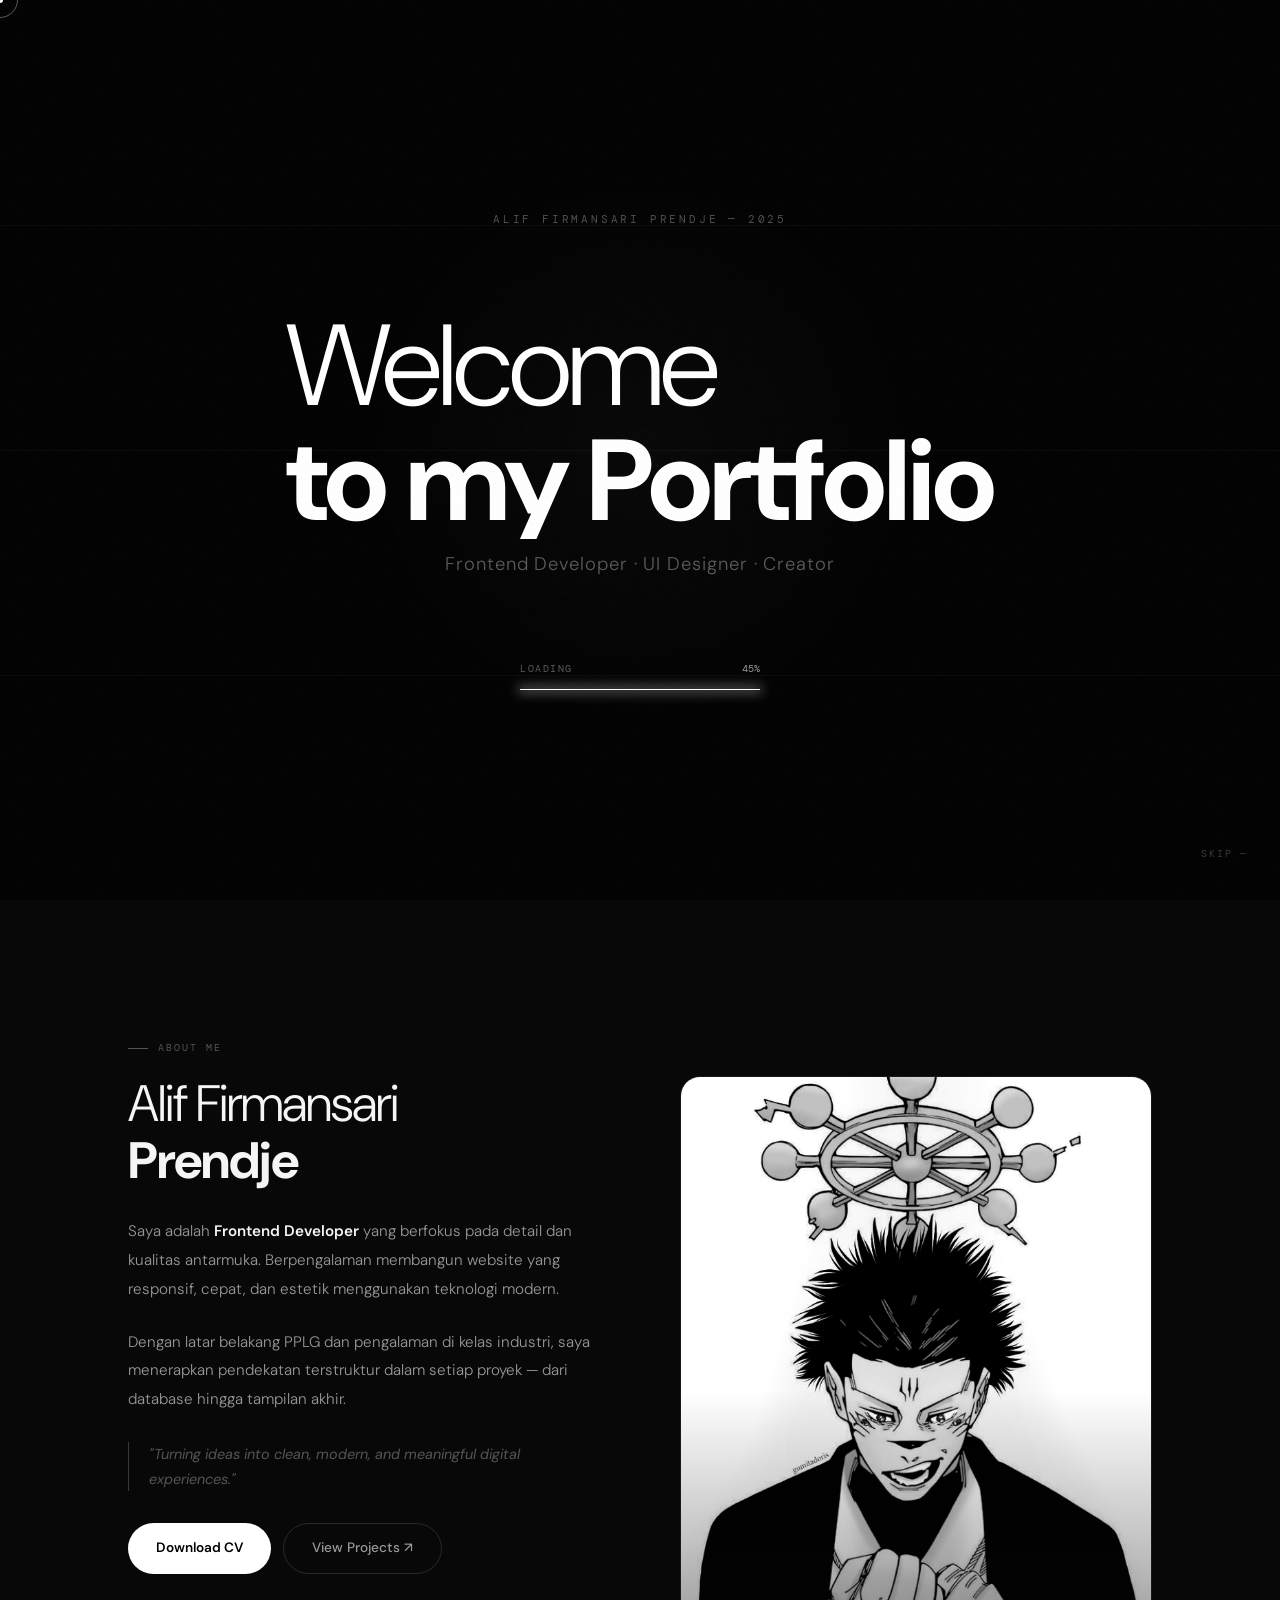
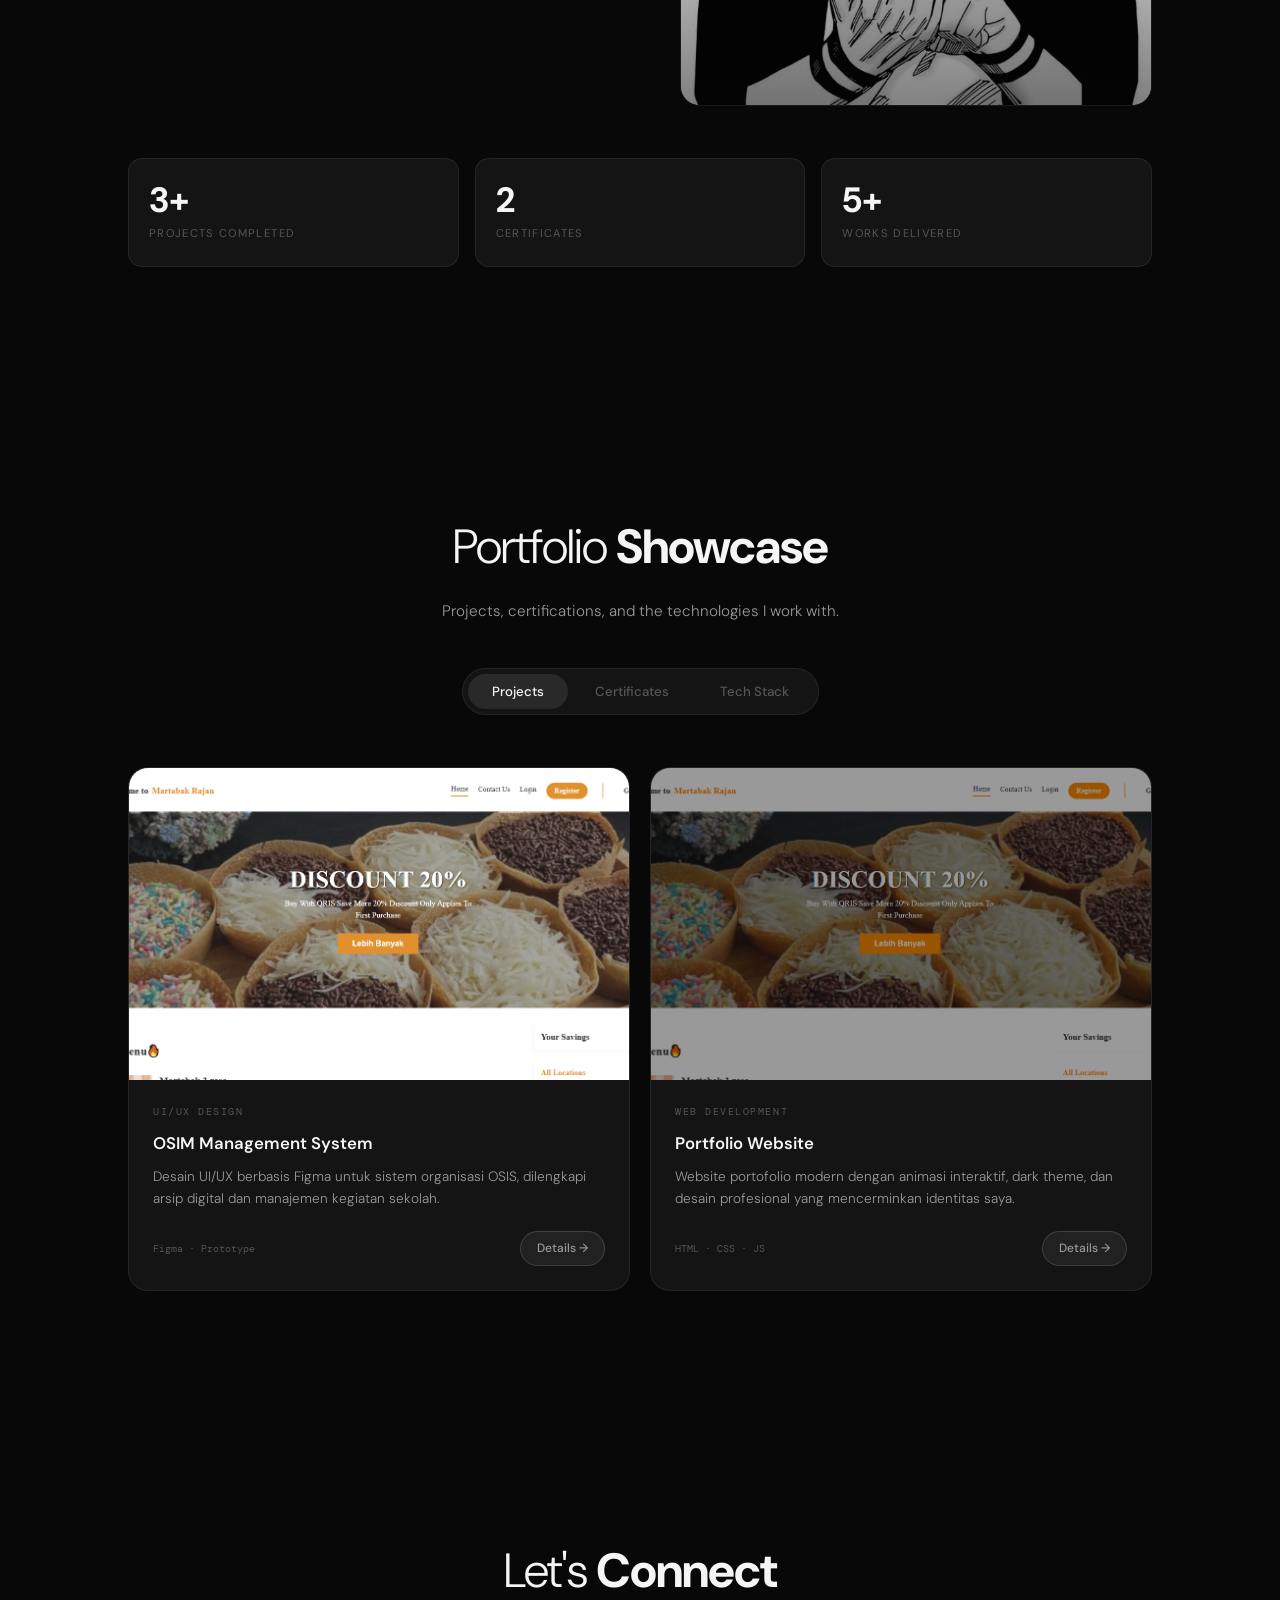
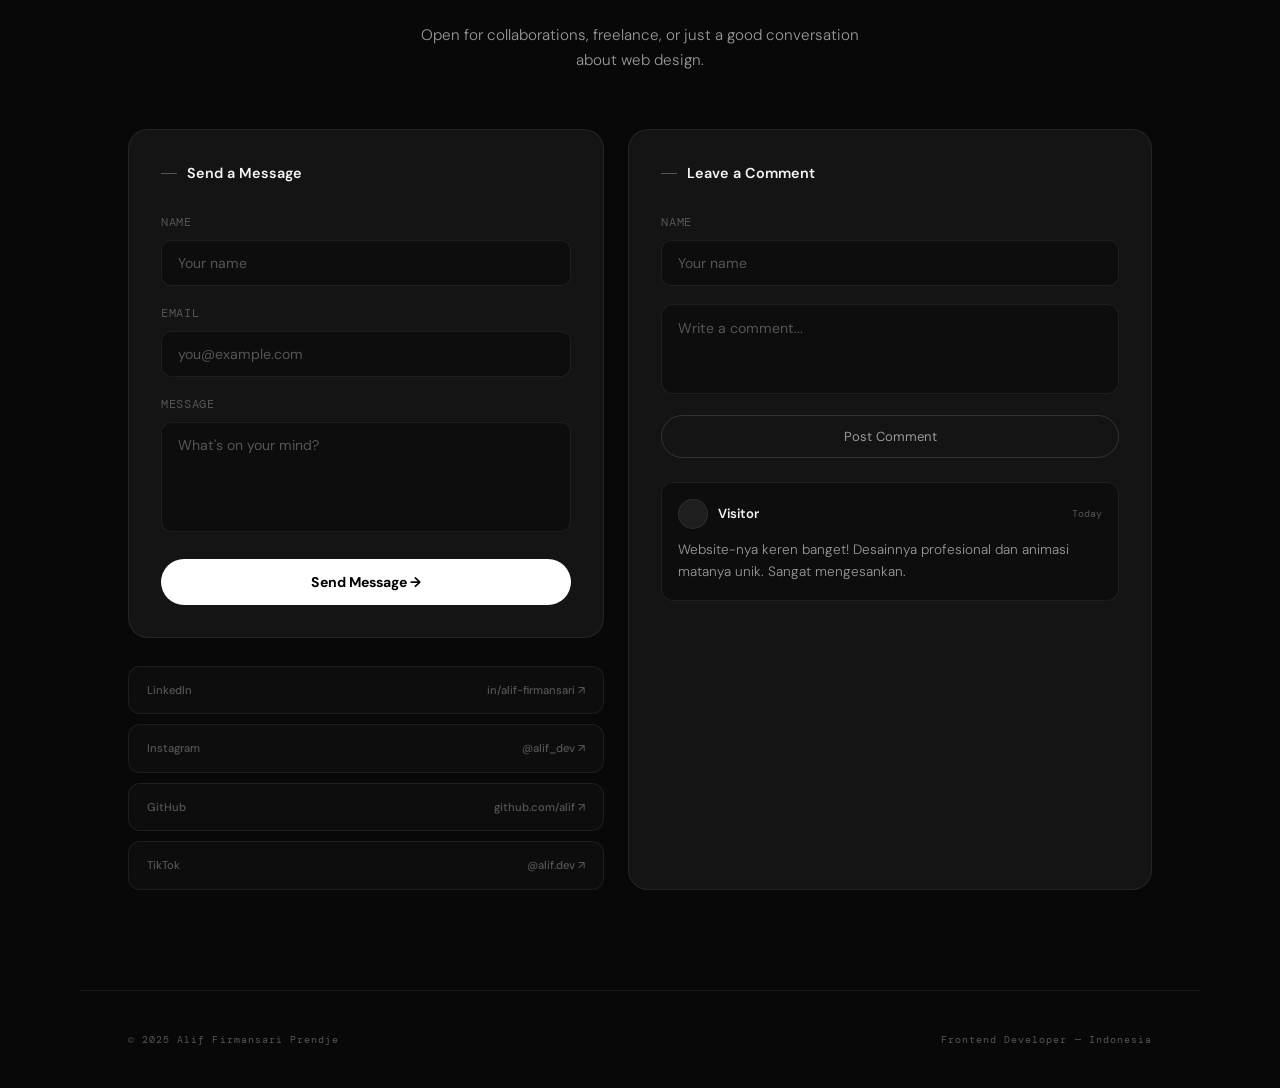
==== index.html @ f75749bb "update" ====
<!DOCTYPE html>
<html lang="id">
<head>
<meta charset="UTF-8">
<meta name="viewport" content="width=device-width, initial-scale=1.0">
<title>Alif Firmansari Prendje — Frontend Developer</title>
<link href="https://fonts.googleapis.com/css2?family=DM+Sans:ital,opsz,wght@0,9..40,300;0,9..40,400;0,9..40,500;0,9..40,600;0,9..40,700;1,9..40,300&family=DM+Mono:wght@400;500&display=swap" rel="stylesheet">
<style>
:root{
  --bg:#080808;
  --bg2:#0f0f0f;
  --surface:#141414;
  --border:rgba(255,255,255,0.07);
  --border2:rgba(255,255,255,0.13);
  --t:#f5f5f5;
  --t2:#999;
  --t3:#555;
  --r:14px;
}
*,*::before,*::after{margin:0;padding:0;box-sizing:border-box}
html{scroll-behavior:smooth;-webkit-font-smoothing:antialiased}
body{font-family:'DM Sans',sans-serif;background:var(--bg);color:var(--t);overflow-x:hidden;cursor:none;line-height:1.65}
body.no-scroll{overflow:hidden}

/* ───────────────── GRAIN ───────────────── */
.grain{position:fixed;inset:0;z-index:9998;pointer-events:none;opacity:.035;
  background-image:url("data:image/svg+xml,%3Csvg viewBox='0 0 512 512' xmlns='http://www.w3.org/2000/svg'%3E%3Cfilter id='g'%3E%3CfeTurbulence type='fractalNoise' baseFrequency='.75' numOctaves='4' stitchTiles='stitch'/%3E%3C/filter%3E%3Crect width='100%25' height='100%25' filter='url(%23g)'/%3E%3C/svg%3E");
  background-size:200px;animation:grainAnim 1.2s steps(3) infinite}
@keyframes grainAnim{0%,100%{background-position:0 0}33%{background-position:50px -40px}66%{background-position:-30px 60px}}

/* ───────────────── GLOW CURSOR ───────────────── */
#glow-cursor{
  position:fixed;inset:0;z-index:9997;pointer-events:none;
  background:radial-gradient(600px circle at var(--cx,50%) var(--cy,50%),rgba(255,255,255,0.028),transparent 55%);
  transition:opacity .4s;
}
#cur-dot{
  position:fixed;top:0;left:0;z-index:9999;pointer-events:none;
  width:6px;height:6px;background:#fff;border-radius:50%;
  transform:translate(-50%,-50%);
  transition:width .2s,height .2s,background .2s;
}
#cur-ring{
  position:fixed;top:0;left:0;z-index:9998;pointer-events:none;
  width:36px;height:36px;border-radius:50%;
  border:1px solid rgba(255,255,255,0.35);
  transform:translate(-50%,-50%);
  transition:width .25s ease,height .25s ease,border-color .25s ease,opacity .25s;
}
body.hover-active #cur-dot{width:4px;height:4px;background:rgba(255,255,255,0.5)}
body.hover-active #cur-ring{width:52px;height:52px;border-color:rgba(255,255,255,0.6)}
body.click-active #cur-dot{width:8px;height:8px}

/* ───────────────── INTRO ───────────────── */
#intro{
  position:fixed;inset:0;z-index:9996;background:#000;
  display:flex;align-items:center;justify-content:center;flex-direction:column;
  transition:opacity .8s cubic-bezier(.4,0,.2,1),transform .8s cubic-bezier(.4,0,.2,1);
  overflow:hidden;
}
#intro.exit{opacity:0;transform:scale(1.04);pointer-events:none}

.intro-bg-line{
  position:absolute;left:0;right:0;height:1px;background:rgba(255,255,255,0.04);
}
.intro-bg-line:nth-child(1){top:25%}
.intro-bg-line:nth-child(2){top:50%}
.intro-bg-line:nth-child(3){top:75%}

.intro-logo{
  font-family:'DM Mono',monospace;font-size:.7rem;letter-spacing:.25em;
  color:rgba(255,255,255,0.3);text-transform:uppercase;
  margin-bottom:80px;
  opacity:0;animation:iFadeUp .6s ease .2s forwards;
}

.intro-title-wrap{overflow:hidden;margin-bottom:10px}
.intro-title{
  font-size:clamp(3.5rem,9vw,9rem);font-weight:300;line-height:1;
  letter-spacing:-3px;color:#fff;
  transform:translateY(110%);
  animation:iSlide .9s cubic-bezier(.22,1,.36,1) .5s forwards;
}
.intro-title strong{font-weight:700;display:block}

.intro-sub-wrap{overflow:hidden;margin-bottom:80px}
.intro-sub{
  font-size:clamp(1rem,2vw,1.15rem);color:rgba(255,255,255,0.35);
  font-weight:300;letter-spacing:.05em;
  transform:translateY(110%);
  animation:iSlide .9s cubic-bezier(.22,1,.36,1) .75s forwards;
}

/* Loading phase */
.intro-loader{
  width:240px;opacity:0;
  animation:iLoad .3s ease 1.5s forwards;
}
.intro-loader-top{
  display:flex;justify-content:space-between;align-items:center;
  margin-bottom:12px;
}
.intro-loader-label{font-family:'DM Mono',monospace;font-size:.65rem;letter-spacing:.15em;color:rgba(255,255,255,0.35);text-transform:uppercase}
.intro-loader-pct{font-family:'DM Mono',monospace;font-size:.65rem;color:rgba(255,255,255,0.6)}
.intro-loader-track{height:1px;background:rgba(255,255,255,0.1);position:relative;overflow:visible}
.intro-loader-fill{
  position:absolute;top:0;left:0;height:1px;background:#fff;width:0;
  animation:iFill 1.8s cubic-bezier(.4,0,.2,1) 1.6s forwards;
  box-shadow:0 0 12px 2px rgba(255,255,255,0.5);
}
@keyframes iFill{to{width:100%}}

.intro-skip{
  position:absolute;bottom:32px;right:32px;
  font-family:'DM Mono',monospace;font-size:.62rem;letter-spacing:.18em;
  color:rgba(255,255,255,.22);text-transform:uppercase;
  background:none;border:none;cursor:none;padding:8px 0;
  transition:color .3s;
}
.intro-skip:hover{color:rgba(255,255,255,.55)}

@keyframes iFadeUp{from{opacity:0;transform:translateY(12px)}to{opacity:1;transform:translateY(0)}}
@keyframes iSlide{to{transform:translateY(0)}}
@keyframes iLoad{to{opacity:1}}

/* ───────────────── NAV ───────────────── */
nav{
  position:fixed;top:0;left:0;right:0;z-index:900;
  padding:24px 48px;display:flex;align-items:center;justify-content:space-between;
  opacity:0;transition:padding .4s ease,opacity .6s ease;
}
nav.visible{opacity:1}
nav.stuck{padding:16px 48px;background:rgba(8,8,8,0.88);backdrop-filter:blur(24px);border-bottom:1px solid var(--border)}
.nav-logo{font-family:'DM Mono',monospace;font-size:.78rem;color:var(--t2);text-decoration:none;letter-spacing:.04em;transition:color .25s}
.nav-logo:hover{color:var(--t)}
.nav-links{display:flex;gap:0;list-style:none;background:var(--surface);border:1px solid var(--border);border-radius:50px;padding:5px}
.nav-links a{
  color:var(--t3);text-decoration:none;font-size:.82rem;font-weight:500;
  padding:7px 20px;border-radius:50px;transition:all .25s;white-space:nowrap;
}
.nav-links a.active,.nav-links a:hover{color:var(--t);background:rgba(255,255,255,0.07)}
.nav-cta{
  font-family:'DM Mono',monospace;font-size:.7rem;letter-spacing:.08em;
  color:var(--t2);text-decoration:none;padding:9px 20px;
  border:1px solid var(--border2);border-radius:50px;transition:all .3s;
}
.nav-cta:hover{border-color:rgba(255,255,255,0.35);color:var(--t);background:rgba(255,255,255,0.05)}

/* ───────────────── LAYOUT ───────────────── */
section{min-height:100vh;max-width:1120px;margin:0 auto;padding:140px 48px 100px}
.s-label{
  font-family:'DM Mono',monospace;font-size:.62rem;letter-spacing:.2em;
  color:var(--t3);text-transform:uppercase;margin-bottom:20px;
  display:flex;align-items:center;gap:10px;
}
.s-label::before{content:'';width:20px;height:1px;background:var(--t3);display:block}

/* ───────────────── REVEAL ───────────────── */
.rv{opacity:0;transform:translateY(28px);transition:opacity .8s cubic-bezier(.22,1,.36,1),transform .8s cubic-bezier(.22,1,.36,1)}
.rv.in{opacity:1;transform:none}
.rv.d1{transition-delay:.08s}.rv.d2{transition-delay:.16s}.rv.d3{transition-delay:.24s}
.rv.d4{transition-delay:.32s}.rv.d5{transition-delay:.4s}.rv.d6{transition-delay:.48s}

/* ───────────────── HOME ───────────────── */
#home{
  min-height:100vh;display:flex;align-items:center;
  padding-top:120px;padding-bottom:80px;
  position:relative;
}
.home-grid{display:grid;grid-template-columns:1fr 1fr;gap:80px;align-items:center;width:100%}

.hero-badge{
  display:inline-flex;align-items:center;gap:8px;
  font-size:.72rem;letter-spacing:.1em;color:var(--t2);
  border:1px solid var(--border2);border-radius:50px;padding:7px 16px;
  margin-bottom:32px;
}
.hero-badge-dot{width:6px;height:6px;border-radius:50%;background:var(--t2);animation:dotPulse 2.5s ease-in-out infinite}
@keyframes dotPulse{0%,100%{opacity:.4;transform:scale(1)}50%{opacity:1;transform:scale(1.4)}}

.hero-h1{
  font-size:clamp(3rem,6vw,5.5rem);font-weight:300;line-height:1.02;
  letter-spacing:-2px;margin-bottom:28px;
}
.hero-h1 em{font-style:normal;font-weight:700;display:block}
.hero-h1 .dim{color:var(--t3)}

.hero-p{font-size:.97rem;color:var(--t2);line-height:1.85;max-width:400px;margin-bottom:36px;font-weight:300}

.hero-actions{display:flex;gap:14px;flex-wrap:wrap;margin-bottom:52px}
.btn-solid{
  padding:13px 28px;background:#fff;color:#000;border:none;border-radius:50px;
  font-size:.85rem;font-weight:600;text-decoration:none;display:inline-flex;align-items:center;gap:8px;
  transition:opacity .25s,transform .25s;font-family:inherit;cursor:none;
}
.btn-solid:hover{opacity:.88;transform:translateY(-2px)}
.btn-ghost{
  padding:13px 28px;background:transparent;color:var(--t2);
  border:1px solid var(--border2);border-radius:50px;
  font-size:.85rem;font-weight:500;text-decoration:none;display:inline-flex;align-items:center;gap:8px;
  transition:all .3s;font-family:inherit;cursor:none;
}
.btn-ghost:hover{border-color:rgba(255,255,255,.35);color:var(--t);transform:translateY(-2px)}

.hero-metas{display:flex;gap:36px}
.hero-meta{border-left:1px solid var(--border);padding-left:20px}
.hero-meta-num{font-size:1.8rem;font-weight:700;color:var(--t);line-height:1;margin-bottom:4px}
.hero-meta-label{font-size:.72rem;color:var(--t3);letter-spacing:.05em}

/* ── ID CARD SIDE ── */
.card-side{display:flex;flex-direction:column;align-items:center;gap:0;position:relative}
.lanyard-line{width:1.5px;height:90px;background:linear-gradient(to bottom,transparent,rgba(255,255,255,0.15));margin:0 auto}
.lanyard-hook{width:14px;height:14px;border-radius:50%;border:1.5px solid rgba(255,255,255,0.2);margin:0 auto}

.id-card{
  width:230px;background:#fff;border-radius:12px;padding:14px;
  box-shadow:0 40px 100px rgba(0,0,0,0.8),0 0 0 1px rgba(255,255,255,0.08);
  animation:cardFloat 6s ease-in-out infinite;
  position:relative;
}
@keyframes cardFloat{0%,100%{transform:translateY(0)}50%{transform:translateY(-14px)}}
.card-inner{
  background:#0a0a0a;border-radius:8px;aspect-ratio:3/4;overflow:hidden;
  display:flex;align-items:center;justify-content:center;position:relative;
}
/* Eye */
.eye-scene{width:100%;height:100%;display:flex;align-items:center;justify-content:center;
  background:radial-gradient(ellipse at center,#151515 0%,#050505 70%);position:relative}
.eye-wrap{
  width:108px;height:65px;background:#efefef;border-radius:50%;
  position:relative;overflow:hidden;
  box-shadow:inset 0 -6px 16px rgba(0,0,0,.12),0 4px 24px rgba(0,0,0,.5);
  animation:eyeBlink 6s ease-in-out infinite;
}
.eye-lid{position:absolute;left:0;right:0;height:50%;background:#050505;z-index:10}
.eye-lid.top{top:0;border-radius:50% 50% 0 0;transform-origin:top}
.eye-lid.bottom{bottom:0;border-radius:0 0 50% 50%;transform-origin:bottom}
@keyframes eyeBlink{0%,40%,42%,100%{transform:scaleY(1)}41%{transform:scaleY(0.04)}}
.iris-wrap{position:absolute;inset:0;display:flex;align-items:center;justify-content:center}
.iris{width:50px;height:50px;border-radius:50%;background:radial-gradient(circle at 35% 35%,#555,#111 45%,#000 80%);
  position:relative;transition:transform .07s ease-out;box-shadow:0 0 16px rgba(0,0,0,0.6)}
.pupil{position:absolute;top:50%;left:50%;width:20px;height:20px;margin:-10px 0 0 -10px;
  background:#000;border-radius:50%;transition:transform .07s ease-out}
.eye-shine{position:absolute;top:20%;left:24%;width:9px;height:9px;background:rgba(255,255,255,.85);border-radius:50%}
.eye-shine.s{width:4px;height:4px;top:54%;left:59%;opacity:.5}
.eye-scan{position:absolute;left:0;right:0;height:1.5px;
  background:linear-gradient(90deg,transparent,rgba(255,255,255,0.2),transparent);
  animation:scanMove 3.5s linear infinite}
@keyframes scanMove{0%{top:5%;opacity:0}10%{opacity:1}90%{opacity:1}100%{top:95%;opacity:0}}

.card-footer{margin-top:10px;text-align:center}
.card-name{font-size:.58rem;letter-spacing:.22em;color:#333;font-weight:700;text-transform:uppercase}
.card-role{font-size:.5rem;letter-spacing:.1em;color:#999;margin-top:2px}

.card-aura{
  position:absolute;inset:-20px;border-radius:50%;
  background:radial-gradient(circle,rgba(255,255,255,0.06),transparent 65%);
  animation:auraBreath 4s ease-in-out infinite;pointer-events:none;
}
@keyframes auraBreath{0%,100%{transform:scale(1);opacity:.6}50%{transform:scale(1.1);opacity:1}}

/* ───────────────── ABOUT ───────────────── */
.about-layout{display:grid;grid-template-columns:1fr 1fr;gap:80px;align-items:start}
.about-h2{font-size:clamp(2.2rem,4vw,3.2rem);font-weight:300;letter-spacing:-1px;line-height:1.1;margin-bottom:28px}
.about-h2 strong{font-weight:700}
.about-p{font-size:.95rem;color:var(--t2);line-height:1.9;font-weight:300;margin-bottom:24px}
.about-p strong{color:var(--t);font-weight:600}
.quote{
  border-left:1px solid rgba(255,255,255,0.2);padding-left:20px;
  font-style:italic;color:var(--t3);font-size:.9rem;line-height:1.7;margin:28px 0 32px;
}
.about-photo{
  position:relative;width:100%;aspect-ratio:3/4;border-radius:20px;overflow:hidden;
  border:1px solid var(--border);
}
.about-photo img{width:100%;height:100%;object-fit:cover;
  filter:grayscale(100%) contrast(1.05);transition:filter .6s ease}
.about-photo:hover img{filter:grayscale(50%)}
.about-photo-overlay{position:absolute;inset:0;background:linear-gradient(to top,rgba(8,8,8,0.5),transparent 50%);pointer-events:none}

.stat-row{display:grid;grid-template-columns:repeat(3,1fr);gap:16px;margin-top:52px}
.stat-item{
  background:var(--surface);border:1px solid var(--border);border-radius:var(--r);
  padding:24px 20px;transition:border-color .3s,transform .35s cubic-bezier(.22,1,.36,1);
  cursor:default;position:relative;overflow:hidden;
}
.stat-item::after{
  content:'';position:absolute;bottom:0;left:0;right:0;height:1px;
  background:linear-gradient(90deg,transparent,rgba(255,255,255,0.15),transparent);
  opacity:0;transition:opacity .3s;
}
.stat-item:hover::after{opacity:1}
.stat-item:hover{border-color:var(--border2);transform:translateY(-4px)}
.stat-num{font-size:2.2rem;font-weight:700;line-height:1;margin-bottom:6px}
.stat-label{font-size:.7rem;color:var(--t3);letter-spacing:.12em;text-transform:uppercase}

/* ───────────────── PORTFOLIO ───────────────── */
#portfolio{text-align:center}
.section-h2{font-size:clamp(2rem,4vw,3rem);font-weight:300;letter-spacing:-1px;margin-bottom:12px}
.section-h2 strong{font-weight:700}
.section-sub{color:var(--t2);font-size:.95rem;max-width:480px;margin:0 auto 44px;font-weight:300}

.tabs{
  display:inline-flex;background:var(--surface);border:1px solid var(--border);
  border-radius:50px;padding:5px;margin-bottom:52px;gap:3px;
}
.tab-btn{
  padding:9px 24px;border:none;background:transparent;color:var(--t3);
  font-size:.83rem;font-weight:500;border-radius:50px;cursor:none;
  transition:all .3s;font-family:inherit;
}
.tab-btn.active{background:rgba(255,255,255,0.09);color:var(--t)}

.tab-panel{display:none;text-align:left;animation:panelIn .4s ease}
.tab-panel.active{display:block}
@keyframes panelIn{from{opacity:0;transform:translateY(10px)}to{opacity:1;transform:none}}

.proj-grid{display:grid;grid-template-columns:repeat(2,1fr);gap:20px}
.proj-card{
  background:var(--surface);border:1px solid var(--border);border-radius:20px;
  overflow:hidden;transition:border-color .3s,transform .4s cubic-bezier(.22,1,.36,1);
  cursor:none;
}
.proj-card:hover{border-color:var(--border2);transform:translateY(-6px)}
.proj-thumb{aspect-ratio:16/10;overflow:hidden;background:#111;position:relative}
.proj-thumb img{width:100%;height:100%;object-fit:cover;display:block;
  transition:transform .6s ease,filter .4s ease;filter:grayscale(30%)}
.proj-card:hover .proj-thumb img{transform:scale(1.04);filter:grayscale(0%)}
.proj-body{padding:24px}
.proj-tag{font-family:'DM Mono',monospace;font-size:.6rem;letter-spacing:.16em;
  color:var(--t3);text-transform:uppercase;margin-bottom:10px;display:block}
.proj-h3{font-size:1.05rem;font-weight:600;margin-bottom:8px}
.proj-p{font-size:.85rem;color:var(--t2);line-height:1.65;margin-bottom:20px;font-weight:300}
.proj-foot{display:flex;justify-content:space-between;align-items:center}
.proj-meta{font-family:'DM Mono',monospace;font-size:.65rem;color:var(--t3)}
.btn-sm{
  padding:7px 16px;background:rgba(255,255,255,0.06);border:1px solid var(--border2);
  border-radius:50px;color:var(--t2);font-size:.75rem;font-weight:500;
  cursor:none;text-decoration:none;transition:all .25s;font-family:inherit;
}
.btn-sm:hover{background:rgba(255,255,255,0.12);color:var(--t);border-color:rgba(255,255,255,0.25)}

.cert-grid{display:grid;grid-template-columns:repeat(2,1fr);gap:20px}
.cert-card{
  background:var(--surface);border:1px solid var(--border);border-radius:20px;overflow:hidden;
  transition:transform .35s cubic-bezier(.22,1,.36,1),border-color .3s;
}
.cert-card:hover{transform:translateY(-4px);border-color:var(--border2)}
.cert-card img{width:100%;aspect-ratio:4/3;object-fit:cover;display:block;filter:grayscale(40%);transition:filter .4s}
.cert-card:hover img{filter:grayscale(0%)}
.cert-label{padding:16px 20px;font-family:'DM Mono',monospace;font-size:.65rem;letter-spacing:.1em;color:var(--t3);text-transform:uppercase}

.tech-grid{display:grid;grid-template-columns:repeat(5,1fr);gap:12px}
.tech-card{
  background:var(--surface);border:1px solid var(--border);border-radius:var(--r);
  padding:28px 12px;text-align:center;transition:all .3s cubic-bezier(.22,1,.36,1);cursor:default;
}
.tech-card:hover{border-color:var(--border2);transform:translateY(-4px);background:#1a1a1a}
.tech-icon{font-size:1.8rem;margin-bottom:10px;display:block}
.tech-name{font-size:.72rem;color:var(--t2);font-weight:500}
.tech-expand{
  grid-column:span 2;cursor:none;
  background:linear-gradient(135deg,#141414,#0f0f0f);
  border-color:var(--border2);position:relative;overflow:hidden;
}
.tech-expand::before{content:'';position:absolute;inset:0;
  background:radial-gradient(ellipse at 50% 0%,rgba(255,255,255,0.04),transparent 65%);opacity:0;transition:opacity .3s}
.tech-expand:hover::before,.tech-expand.open::before{opacity:1}
.tech-expand-title{font-size:.88rem;font-weight:700;display:block;margin-bottom:4px}
.tech-expand-hint{font-size:.65rem;color:var(--t3)}
.expand-tags{display:flex;flex-wrap:wrap;gap:7px;justify-content:center;margin-top:14px;
  max-height:0;overflow:hidden;opacity:0;transition:max-height .4s ease,opacity .3s}
.tech-expand.open .expand-tags{max-height:120px;opacity:1}
.etag{padding:5px 12px;border:1px solid var(--border2);border-radius:50px;
  font-size:.68rem;color:var(--t2);background:rgba(255,255,255,0.04);
  animation:tagPop .3s ease both}
@keyframes tagPop{from{opacity:0;transform:scale(.88)}to{opacity:1;transform:scale(1)}}

/* ───────────────── CONTACT ───────────────── */
.contact-top{text-align:center;margin-bottom:56px}
.contact-grid{display:grid;grid-template-columns:1fr 1.1fr;gap:24px}
.c-card{background:var(--surface);border:1px solid var(--border);border-radius:20px;padding:32px}
.c-card-h{font-size:.9rem;font-weight:600;margin-bottom:28px;display:flex;align-items:center;gap:10px}
.c-card-h::before{content:'';width:16px;height:1px;background:var(--t3)}
.form-field{margin-bottom:18px}
.form-field label{font-size:.72rem;color:var(--t3);letter-spacing:.06em;display:block;margin-bottom:8px;text-transform:uppercase;font-family:'DM Mono',monospace}
.form-field input,.form-field textarea{
  width:100%;background:#0d0d0d;border:1px solid var(--border);border-radius:10px;
  padding:13px 16px;color:var(--t);font-family:inherit;font-size:.88rem;outline:none;
  transition:border-color .25s;resize:none;
}
.form-field input:focus,.form-field textarea:focus{border-color:var(--border2)}
.form-field input::placeholder,.form-field textarea::placeholder{color:var(--t3)}
.form-field textarea{min-height:110px}
.btn-submit{
  width:100%;padding:14px;background:#fff;color:#000;border:none;border-radius:50px;
  font-weight:700;font-size:.88rem;cursor:none;font-family:inherit;margin-top:8px;
  display:flex;align-items:center;justify-content:center;gap:10px;transition:opacity .2s,transform .2s;
}
.btn-submit:hover{opacity:.88;transform:translateY(-1px)}

.social-list{display:flex;flex-direction:column;gap:10px;margin-top:28px}
.soc-link{
  display:flex;align-items:center;justify-content:space-between;
  padding:14px 18px;background:#0d0d0d;border:1px solid var(--border);border-radius:12px;
  color:var(--t2);text-decoration:none;font-size:.85rem;font-weight:500;
  transition:all .25s;cursor:none;
}
.soc-link:hover{border-color:var(--border2);color:var(--t);background:#111}
.soc-link span{font-size:.7rem;color:var(--t3);transition:color .25s}
.soc-link:hover span{color:var(--t2)}

.comment-area .c-card-body{margin-top:4px}
.comment-box{background:#0d0d0d;border:1px solid var(--border);border-radius:12px;
  padding:14px 16px;color:var(--t);font-family:inherit;font-size:.88rem;outline:none;
  width:100%;min-height:90px;resize:none;transition:border-color .25s;margin-bottom:12px}
.comment-box:focus{border-color:var(--border2)}
.comment-box::placeholder{color:var(--t3)}
.btn-post{
  width:100%;padding:12px;background:transparent;border:1px solid var(--border2);
  border-radius:50px;color:var(--t2);font-size:.82rem;cursor:none;font-family:inherit;
  transition:all .25s;margin-bottom:24px;
}
.btn-post:hover{border-color:rgba(255,255,255,.3);color:var(--t)}

.comment-item{padding:16px;background:#0d0d0d;border:1px solid var(--border);border-radius:12px;margin-bottom:10px}
.comment-user{display:flex;align-items:center;gap:10px;margin-bottom:10px}
.comment-avatar{width:30px;height:30px;border-radius:50%;background:#1e1e1e;border:1px solid var(--border)}
.comment-name{font-size:.82rem;font-weight:600}
.comment-date{font-family:'DM Mono',monospace;font-size:.6rem;color:var(--t3);margin-left:auto}
.comment-text{font-size:.85rem;color:var(--t2);line-height:1.65;font-weight:300}

/* ───────────────── SETTINGS ───────────────── */
.settings-toggle{
  position:fixed;bottom:28px;right:28px;z-index:800;
  width:42px;height:42px;border-radius:50%;background:var(--surface);border:1px solid var(--border2);
  color:var(--t2);font-size:1rem;cursor:none;display:grid;place-items:center;
  transition:all .25s;font-family:inherit;
}
.settings-toggle:hover{border-color:rgba(255,255,255,.3);color:var(--t)}
.settings-box{
  position:fixed;bottom:80px;right:28px;z-index:800;width:260px;
  background:var(--surface);border:1px solid var(--border2);border-radius:var(--r);
  padding:20px;opacity:0;pointer-events:none;
  transform:translateY(6px) scale(.97);transition:all .25s cubic-bezier(.22,1,.36,1);
}
.settings-box.open{opacity:1;pointer-events:auto;transform:translateY(0) scale(1)}
.settings-h{font-family:'DM Mono',monospace;font-size:.62rem;letter-spacing:.18em;
  color:var(--t3);text-transform:uppercase;margin-bottom:18px}
.settings-label{font-family:'DM Mono',monospace;font-size:.65rem;color:var(--t3);
  display:block;margin-bottom:8px;text-transform:uppercase;letter-spacing:.1em}
.settings-box input[type=range]{width:100%;accent-color:#fff;margin-bottom:16px}
.settings-box button{
  width:100%;padding:10px;border:1px solid var(--border2);border-radius:50px;
  background:transparent;color:var(--t2);font-size:.75rem;cursor:none;font-family:inherit;transition:all .25s;
}
.settings-box button:hover{border-color:rgba(255,255,255,.3);color:var(--t)}
.settings-note{font-family:'DM Mono',monospace;font-size:.6rem;color:var(--t3);margin-top:14px;line-height:1.6}

/* ───────────────── FOOTER ───────────────── */
footer{border-top:1px solid var(--border);padding:40px 48px;max-width:1120px;margin:0 auto;
  display:flex;justify-content:space-between;align-items:center}
.footer-l{font-family:'DM Mono',monospace;font-size:.65rem;color:var(--t3);letter-spacing:.1em}
.footer-r{font-family:'DM Mono',monospace;font-size:.65rem;color:var(--t3);letter-spacing:.1em}

/* ───────────────── RESPONSIVE ───────────────── */
@media(max-width:1000px){
  .home-grid,.about-layout,.contact-grid{grid-template-columns:1fr}
  .card-side{display:none}
  .tech-grid{grid-template-columns:repeat(3,1fr)}
  .tech-expand{grid-column:span 3}
  nav{padding:18px 24px}
  nav.stuck{padding:14px 24px}
  section{padding:120px 24px 80px}
  .stat-row{grid-template-columns:repeat(2,1fr)}
}
@media(max-width:600px){
  .proj-grid,.cert-grid{grid-template-columns:1fr}
  .tech-grid{grid-template-columns:repeat(2,1fr)}
  .tech-expand{grid-column:span 2}
  .stat-row{grid-template-columns:1fr}
  footer{flex-direction:column;gap:12px;text-align:center}
  .nav-links a{padding:7px 14px;font-size:.78rem}
  #cur-dot,#cur-ring,#glow-cursor{display:none}
  body{cursor:auto}
}
</style>
</head>
<body class="no-scroll">

<!-- Grain -->
<div class="grain"></div>

<!-- Glow Cursor -->
<div id="glow-cursor"></div>
<div id="cur-dot"></div>
<div id="cur-ring"></div>

<!-- YouTube hidden -->
<div id="ytPlayer" style="position:fixed;width:1px;height:1px;opacity:0;pointer-events:none;left:-9999px" aria-hidden="true"></div>

<!-- ════════════════════════════════
  INTRO
════════════════════════════════ -->
<div id="intro">
  <div class="intro-bg-line"></div>
  <div class="intro-bg-line"></div>
  <div class="intro-bg-line"></div>

  <span class="intro-logo">Alif Firmansari Prendje — 2025</span>

  <div class="intro-title-wrap">
    <h1 class="intro-title">Welcome<br><strong>to my Portfolio</strong></h1>
  </div>
  <div class="intro-sub-wrap">
    <p class="intro-sub">Frontend Developer · UI Designer · Creator</p>
  </div>

  <div class="intro-loader">
    <div class="intro-loader-top">
      <span class="intro-loader-label">Loading</span>
      <span class="intro-loader-pct" id="ipc">0%</span>
    </div>
    <div class="intro-loader-track">
      <div class="intro-loader-fill" id="ibar"></div>
    </div>
  </div>

  <button class="intro-skip" id="introSkip">Skip —</button>
</div>

<!-- ════════════════════════════════
  NAV
════════════════════════════════ -->
<nav id="main-nav">
  <a href="#home" class="nav-logo">alif.prendje</a>
  <ul class="nav-links">
    <li><a href="#home" class="active" data-nav="home">Home</a></li>
    <li><a href="#about" data-nav="about">About</a></li>
    <li><a href="#portfolio" data-nav="portfolio">Portfolio</a></li>
    <li><a href="#contact" data-nav="contact">Contact</a></li>
  </ul>
  <a href="#contact" class="nav-cta">Hire me</a>
</nav>

<!-- ════════════════════════════════
  HOME
════════════════════════════════ -->
<section id="home">
  <div class="home-grid">
    <!-- Left -->
    <div>
      <div class="hero-badge rv">
        <span class="hero-badge-dot"></span>
        Available for work
      </div>
      <h1 class="hero-h1 rv d1">
        Frontend<br>
        <em>Developer</em>
        <span class="dim">Prendje</span>
      </h1>
      <p class="hero-p rv d2">
        Menciptakan antarmuka yang bersih, modern, dan bermakna. Mengubah ide menjadi pengalaman digital yang elegan dan fungsional.
      </p>
      <div class="hero-actions rv d3">
        <a href="#portfolio" class="btn-solid">View Work ↗</a>
        <a href="#contact" class="btn-ghost">Let's Talk</a>
      </div>
      <div class="hero-metas rv d4">
        <div class="hero-meta">
          <div class="hero-meta-num">3+</div>
          <div class="hero-meta-label">Projects</div>
        </div>
        <div class="hero-meta">
          <div class="hero-meta-num">2</div>
          <div class="hero-meta-label">Certificates</div>
        </div>
        <div class="hero-meta">
          <div class="hero-meta-num">5+</div>
          <div class="hero-meta-label">Works Done</div>
        </div>
      </div>
    </div>

    <!-- Right — ID Card -->
    <div class="card-side rv d2">
      <div class="card-aura"></div>
      <div class="lanyard-hook"></div>
      <div class="lanyard-line"></div>
      <div class="id-card">
        <div class="card-inner">
          <div class="eye-scene" id="eyeScene">
            <div class="eye-wrap">
              <div class="eye-lid top"></div>
              <div class="eye-lid bottom"></div>
              <div class="iris-wrap">
                <div class="iris" id="iris">
                  <div class="pupil" id="pupil"></div>
                  <div class="eye-shine"></div>
                  <div class="eye-shine s"></div>
                </div>
              </div>
            </div>
            <div class="eye-scan"></div>
          </div>
        </div>
        <div class="card-footer">
          <div class="card-name">Alif Firmansari Prendje</div>
          <div class="card-role">Frontend Developer</div>
        </div>
      </div>
    </div>
  </div>
</section>

<!-- ════════════════════════════════
  ABOUT
════════════════════════════════ -->
<section id="about">
  <div class="s-label rv">About Me</div>
  <div class="about-layout">
    <div>
      <h2 class="about-h2 rv d1">Alif Firmansari<br><strong>Prendje</strong></h2>
      <p class="about-p rv d2">
        Saya adalah <strong>Frontend Developer</strong> yang berfokus pada detail dan kualitas antarmuka. Berpengalaman membangun website yang responsif, cepat, dan estetik menggunakan teknologi modern.
      </p>
      <p class="about-p rv d3">
        Dengan latar belakang PPLG dan pengalaman di kelas industri, saya menerapkan pendekatan terstruktur dalam setiap proyek — dari database hingga tampilan akhir.
      </p>
      <div class="quote rv d4">"Turning ideas into clean, modern, and meaningful digital experiences."</div>
      <div class="rv d5" style="display:flex;gap:12px;flex-wrap:wrap">
        <a href="#" class="btn-solid">Download CV</a>
        <a href="#portfolio" class="btn-ghost">View Projects ↗</a>
      </div>
    </div>
    <div class="about-photo rv d2">
      <img src="f.jpg" alt="Alif Firmansari Prendje" onerror="this.src='';this.style.background='#1a1a1a'">
      <div class="about-photo-overlay"></div>
    </div>
  </div>

  <div class="stat-row">
    <div class="stat-item rv d1">
      <div class="stat-num">3+</div>
      <div class="stat-label">Projects Completed</div>
    </div>
    <div class="stat-item rv d2">
      <div class="stat-num">2</div>
      <div class="stat-label">Certificates</div>
    </div>
    <div class="stat-item rv d3">
      <div class="stat-num">5+</div>
      <div class="stat-label">Works Delivered</div>
    </div>
  </div>
</section>

<!-- ════════════════════════════════
  PORTFOLIO
════════════════════════════════ -->
<section id="portfolio">
  <div class="rv">
    <h2 class="section-h2">Portfolio <strong>Showcase</strong></h2>
    <p class="section-sub">Projects, certifications, and the technologies I work with.</p>
  </div>
  <div class="rv d1">
    <div class="tabs">
      <button class="tab-btn active" data-tab="projects">Projects</button>
      <button class="tab-btn" data-tab="certs">Certificates</button>
      <button class="tab-btn" data-tab="stack">Tech Stack</button>
    </div>
  </div>

  <div class="tab-panel active" id="panel-projects">
    <div class="proj-grid">
      <article class="proj-card rv d1">
        <div class="proj-thumb">
          <img src="SS.png" alt="OSIM" onerror="this.style.display='none'">
        </div>
        <div class="proj-body">
          <span class="proj-tag">UI/UX Design</span>
          <h3 class="proj-h3">OSIM Management System</h3>
          <p class="proj-p">Desain UI/UX berbasis Figma untuk sistem organisasi OSIS, dilengkapi arsip digital dan manajemen kegiatan sekolah.</p>
          <div class="proj-foot">
            <span class="proj-meta">Figma · Prototype</span>
            <a href="#" class="btn-sm">Details →</a>
          </div>
        </div>
      </article>
      <article class="proj-card rv d2">
        <div class="proj-thumb">
          <img src="SS.png" alt="Portfolio" onerror="this.style.display='none'" style="filter:brightness(.6)">
        </div>
        <div class="proj-body">
          <span class="proj-tag">Web Development</span>
          <h3 class="proj-h3">Portfolio Website</h3>
          <p class="proj-p">Website portofolio modern dengan animasi interaktif, dark theme, dan desain profesional yang mencerminkan identitas saya.</p>
          <div class="proj-foot">
            <span class="proj-meta">HTML · CSS · JS</span>
            <a href="#home" class="btn-sm">Details →</a>
          </div>
        </div>
      </article>
    </div>
  </div>

  <div class="tab-panel" id="panel-certs">
    <div class="cert-grid">
      <div class="cert-card rv d1">
        <img src="f.jpg" alt="Sertifikat PKL" onerror="this.style.display='none'">
        <div class="cert-label">Sertifikat PKL — Praktek Kerja Lapangan</div>
      </div>
      <div class="cert-card rv d2">
        <img src="SS.png" alt="Sertifikat Web" onerror="this.style.display='none'">
        <div class="cert-label">Sertifikat Pengembangan Web</div>
      </div>
    </div>
  </div>

  <div class="tab-panel" id="panel-stack">
    <div class="tech-grid">
      <div class="tech-card tech-expand rv" id="techExpand" role="button" tabindex="0" aria-expanded="false">
        <span class="tech-icon">⚡</span>
        <span class="tech-expand-title">Frontend Magic</span>
        <span class="tech-expand-hint">Click to expand</span>
        <div class="expand-tags">
          <span class="etag">HTML5</span><span class="etag">CSS3</span>
          <span class="etag">JavaScript</span><span class="etag">Responsive</span>
          <span class="etag">Flexbox</span><span class="etag">Grid</span>
          <span class="etag">Animations</span><span class="etag">Figma</span>
        </div>
      </div>
      <div class="tech-card rv d1"><span class="tech-icon">⚛️</span><span class="tech-name">React.js</span></div>
      <div class="tech-card rv d2"><span class="tech-icon">🔷</span><span class="tech-name">TypeScript</span></div>
      <div class="tech-card rv d3"><span class="tech-icon">🌊</span><span class="tech-name">Tailwind</span></div>
      <div class="tech-card rv d1"><span class="tech-icon">🟧</span><span class="tech-name">HTML</span></div>
      <div class="tech-card rv d2"><span class="tech-icon">🎨</span><span class="tech-name">CSS</span></div>
      <div class="tech-card rv d3"><span class="tech-icon">🐘</span><span class="tech-name">PHP</span></div>
      <div class="tech-card rv d4"><span class="tech-icon">🔴</span><span class="tech-name">Laravel</span></div>
      <div class="tech-card rv d1"><span class="tech-icon">▲</span><span class="tech-name">Next.js</span></div>
      <div class="tech-card rv d2"><span class="tech-icon">🟨</span><span class="tech-name">JavaScript</span></div>
      <div class="tech-card rv d3"><span class="tech-icon">🐬</span><span class="tech-name">MySQL</span></div>
    </div>
  </div>
</section>

<!-- ════════════════════════════════
  CONTACT
════════════════════════════════ -->
<section id="contact">
  <div class="contact-top rv">
    <h2 class="section-h2">Let's <strong>Connect</strong></h2>
    <p class="section-sub">Open for collaborations, freelance, or just a good conversation about web design.</p>
  </div>
  <div class="contact-grid">
    <!-- Form -->
    <div>
      <div class="c-card rv d1">
        <div class="c-card-h">Send a Message</div>
        <form id="cForm">
          <div class="form-field">
            <label>Name</label>
            <input type="text" placeholder="Your name" required>
          </div>
          <div class="form-field">
            <label>Email</label>
            <input type="email" placeholder="you@example.com" required>
          </div>
          <div class="form-field">
            <label>Message</label>
            <textarea placeholder="What's on your mind?" required></textarea>
          </div>
          <button type="submit" class="btn-submit">Send Message →</button>
        </form>
      </div>

      <div class="social-list rv d2">
        <a href="#" class="soc-link"><span>LinkedIn</span><span>in/alif-firmansari ↗</span></a>
        <a href="#" class="soc-link"><span>Instagram</span><span>@alif_dev ↗</span></a>
        <a href="#" class="soc-link"><span>GitHub</span><span>github.com/alif ↗</span></a>
        <a href="#" class="soc-link"><span>TikTok</span><span>@alif.dev ↗</span></a>
      </div>
    </div>

    <!-- Comments -->
    <div class="c-card comment-area rv d2">
      <div class="c-card-h">Leave a Comment</div>
      <div class="form-field">
        <label>Name</label>
        <input type="text" placeholder="Your name">
      </div>
      <textarea class="comment-box" placeholder="Write a comment..."></textarea>
      <button class="btn-post">Post Comment</button>
      <div class="comment-item">
        <div class="comment-user">
          <div class="comment-avatar"></div>
          <span class="comment-name">Visitor</span>
          <span class="comment-date">Today</span>
        </div>
        <p class="comment-text">Website-nya keren banget! Desainnya profesional dan animasi matanya unik. Sangat mengesankan.</p>
      </div>
    </div>
  </div>
</section>

<!-- Footer -->
<footer class="rv">
  <span class="footer-l">© 2025 Alif Firmansari Prendje</span>
  <span class="footer-r">Frontend Developer — Indonesia</span>
</footer>

<!-- Settings -->
<button class="settings-toggle" id="stBtn">⚙</button>
<div class="settings-box" id="stBox">
  <div class="settings-h">Audio Settings</div>
  <label class="settings-label">Music Volume</label>
  <input type="range" id="mvol" min="0" max="1" step="0.01" value="0.35">
  <label class="settings-label">SFX Volume</label>
  <input type="range" id="svol" min="0" max="1" step="0.01" value="0.6">
  <button id="mToggle">Mute Music</button>
  <p class="settings-note">On Your Way — Guardian Tales OST</p>
</div>

<script>
/* ═══════════ GLOW CURSOR ═══════════ */
const glowEl = document.getElementById('glow-cursor');
const dot = document.getElementById('cur-dot');
const ring = document.getElementById('cur-ring');
let mx=0,my=0,rx=0,ry=0;
document.addEventListener('mousemove',e=>{
  mx=e.clientX; my=e.clientY;
  dot.style.left=mx+'px'; dot.style.top=my+'px';
  glowEl.style.setProperty('--cx',mx+'px');
  glowEl.style.setProperty('--cy',my+'px');
});
(function animRing(){
  rx+=(mx-rx)*.11; ry+=(my-ry)*.11;
  ring.style.left=rx+'px'; ring.style.top=ry+'px';
  requestAnimationFrame(animRing);
})();
document.querySelectorAll('a,button,[role=button],.proj-card,.stat-item,.cert-card,.tech-card,.soc-link').forEach(el=>{
  el.addEventListener('mouseenter',()=>document.body.classList.add('hover-active'));
  el.addEventListener('mouseleave',()=>document.body.classList.remove('hover-active'));
});
document.addEventListener('mousedown',()=>document.body.classList.add('click-active'));
document.addEventListener('mouseup',()=>document.body.classList.remove('click-active'));

/* ═══════════ INTRO ═══════════ */
const introEl = document.getElementById('intro');
const ipcEl = document.getElementById('ipc');
const skipBtn = document.getElementById('introSkip');
let pct = 0;

// Percent counter starts at 1.6s (when bar starts)
setTimeout(()=>{
  const t = setInterval(()=>{
    pct = Math.min(pct+1,100);
    if(ipcEl) ipcEl.textContent = pct+'%';
    if(pct>=100) clearInterval(t);
  }, 18); // 18ms × 100 = 1.8s, matches barFill duration
}, 1600);

function closeIntro(){
  introEl.classList.add('exit');
  document.body.classList.remove('no-scroll');
  setTimeout(()=>{ introEl.style.display='none'; }, 900);
  playMusic();
}
setTimeout(closeIntro, 3800);
skipBtn.addEventListener('click', closeIntro);

/* ═══════════ EYE TRACKING ═══════════ */
const eyeScene = document.getElementById('eyeScene');
const iris = document.getElementById('iris');
const pupil = document.getElementById('pupil');
document.addEventListener('mousemove', e=>{
  if(!eyeScene||!iris) return;
  const r = eyeScene.getBoundingClientRect();
  const dx = e.clientX-(r.left+r.width/2);
  const dy = e.clientY-(r.top+r.height/2);
  const ang = Math.atan2(dy,dx);
  const d = Math.min(Math.hypot(dx,dy)*.04,12);
  iris.style.transform=`translate(${Math.cos(ang)*d}px,${Math.sin(ang)*d}px)`;
  if(pupil) pupil.style.transform=`translate(${Math.cos(ang)*d*.3}px,${Math.sin(ang)*d*.3}px)`;
});

/* ═══════════ NAV ═══════════ */
const nav = document.getElementById('main-nav');
setTimeout(()=>nav.classList.add('visible'), 3900);
window.addEventListener('scroll',()=>nav.classList.toggle('stuck',window.scrollY>60),{passive:true});

const navLinks = document.querySelectorAll('.nav-links a');
new IntersectionObserver(entries=>{
  entries.forEach(e=>{
    if(e.isIntersecting) navLinks.forEach(a=>a.classList.toggle('active',a.dataset.nav===e.target.id));
  });
},{threshold:.4}).observe(document.getElementById('home'));
['about','portfolio','contact'].forEach(id=>{
  const el=document.getElementById(id);
  if(el) new IntersectionObserver(entries=>{
    entries.forEach(e=>{
      if(e.isIntersecting) navLinks.forEach(a=>a.classList.toggle('active',a.dataset.nav===id));
    });
  },{threshold:.35}).observe(el);
});

/* ═══════════ SCROLL REVEAL ═══════════ */
new IntersectionObserver(entries=>{
  entries.forEach(e=>{ if(e.isIntersecting) e.target.classList.add('in'); });
},{threshold:.08}).observe(document.documentElement);

const rvIO = new IntersectionObserver(entries=>{
  entries.forEach(e=>{ if(e.isIntersecting) e.target.classList.add('in'); });
},{threshold:.1});
document.querySelectorAll('.rv').forEach(el=>rvIO.observe(el));

/* ═══════════ TABS ═══════════ */
document.querySelectorAll('.tab-btn').forEach(btn=>{
  btn.addEventListener('click',()=>{
    document.querySelectorAll('.tab-btn').forEach(b=>b.classList.remove('active'));
    document.querySelectorAll('.tab-panel').forEach(p=>p.classList.remove('active'));
    btn.classList.add('active');
    const panel = document.getElementById('panel-'+btn.dataset.tab);
    if(panel){ panel.classList.add('active'); panel.querySelectorAll('.rv').forEach(el=>{el.classList.remove('in');setTimeout(()=>el.classList.add('in'),60);}); }
    sfx('click');
  });
});

/* ═══════════ TECH EXPAND ═══════════ */
const techEx = document.getElementById('techExpand');
techEx?.addEventListener('click',()=>{
  const o=techEx.classList.toggle('open');
  techEx.setAttribute('aria-expanded',o); sfx(o?'magic':'click');
});
techEx?.addEventListener('keydown',e=>{ if(e.key==='Enter'||e.key===' '){e.preventDefault();techEx.click();}});

/* ═══════════ CONTACT FORM ═══════════ */
document.getElementById('cForm')?.addEventListener('submit',e=>{
  e.preventDefault(); sfx('open');
  const btn=e.target.querySelector('.btn-submit');
  btn.textContent='✓ Sent!';
  btn.style.background='#1a1a1a'; btn.style.color='#fff';
  setTimeout(()=>{btn.textContent='Send Message →';btn.style.background='';btn.style.color='';},2500);
});

/* ═══════════ SETTINGS ═══════════ */
document.getElementById('stBtn').addEventListener('click',()=>{
  document.getElementById('stBox').classList.toggle('open'); sfx('click');
});

/* ═══════════ AUDIO ═══════════ */
const MID='ynb9Qq2efsk';
const AC=window.AudioContext||window.webkitAudioContext;
const ac=AC?new AC():null;
let svol=.6,musicOn=true,yt=null,ytOk=false,mStarted=false,sfxG;
if(ac){sfxG=ac.createGain();sfxG.gain.value=svol;sfxG.connect(ac.destination);}
function res(){if(ac?.state==='suspended')ac.resume();}

function sfx(type){
  if(!ac||!sfxG) return; res();
  const n=ac.currentTime;
  const d={
    hover:{f:[480,600],t:'sine',dur:.08,v:.05},
    click:{f:[200,160],t:'square',dur:.1,v:.08},
    magic:{f:[523,659,784,1047],t:'sine',dur:.28,v:.08},
    open:{f:[392,494,587],t:'triangle',dur:.22,v:.07},
    close:{f:[494,392,330],t:'sine',dur:.18,v:.05}
  }[type]||{f:[400],t:'sine',dur:.08,v:.05};
  d.f.forEach((freq,i)=>{
    const t=n+i*.04;
    const o=ac.createOscillator(),g=ac.createGain();
    o.type=d.t;o.frequency.value=freq;
    g.gain.setValueAtTime(0,t);
    g.gain.linearRampToValueAtTime(d.v*svol,t+.01);
    g.gain.exponentialRampToValueAtTime(.001,t+d.dur);
    o.connect(g).connect(sfxG);o.start(t);o.stop(t+d.dur+.05);
  });
}

function initYT(){
  if(!window.YT?.Player||yt) return;
  yt=new YT.Player('ytPlayer',{
    height:'1',width:'1',videoId:MID,
    playerVars:{autoplay:0,loop:1,playlist:MID,controls:0,disablekb:1,fs:0,rel:0},
    events:{onReady(e){ytOk=true;e.target.setVolume(Math.round(+document.getElementById('mvol').value*100));if(musicOn&&mStarted)e.target.playVideo();}}
  });
}
window.onYouTubeIframeAPIReady=initYT;
if(window.YT?.Player) initYT();

function playMusic(){mStarted=true;res();if(yt&&ytOk&&musicOn)yt.playVideo();}
function pauseMusic(){if(yt&&ytOk)yt.pauseVideo();}

document.getElementById('mvol').addEventListener('input',e=>{if(yt&&ytOk)yt.setVolume(Math.round(+e.target.value*100));});
document.getElementById('svol').addEventListener('input',e=>{svol=+e.target.value;});
document.getElementById('mToggle').addEventListener('click',function(){
  musicOn=!musicOn; musicOn?playMusic():pauseMusic();
  this.textContent=musicOn?'Mute Music':'Unmute Music'; sfx(musicOn?'open':'close');
});

document.querySelectorAll('a,button,[role=button],.proj-card,.stat-item,.soc-link,.tech-card,.cert-card').forEach(el=>{
  el.addEventListener('mouseenter',()=>sfx('hover'));
});
</script>
<script src="https://www.youtube.com/iframe_api" async></script>
</body>
</html>
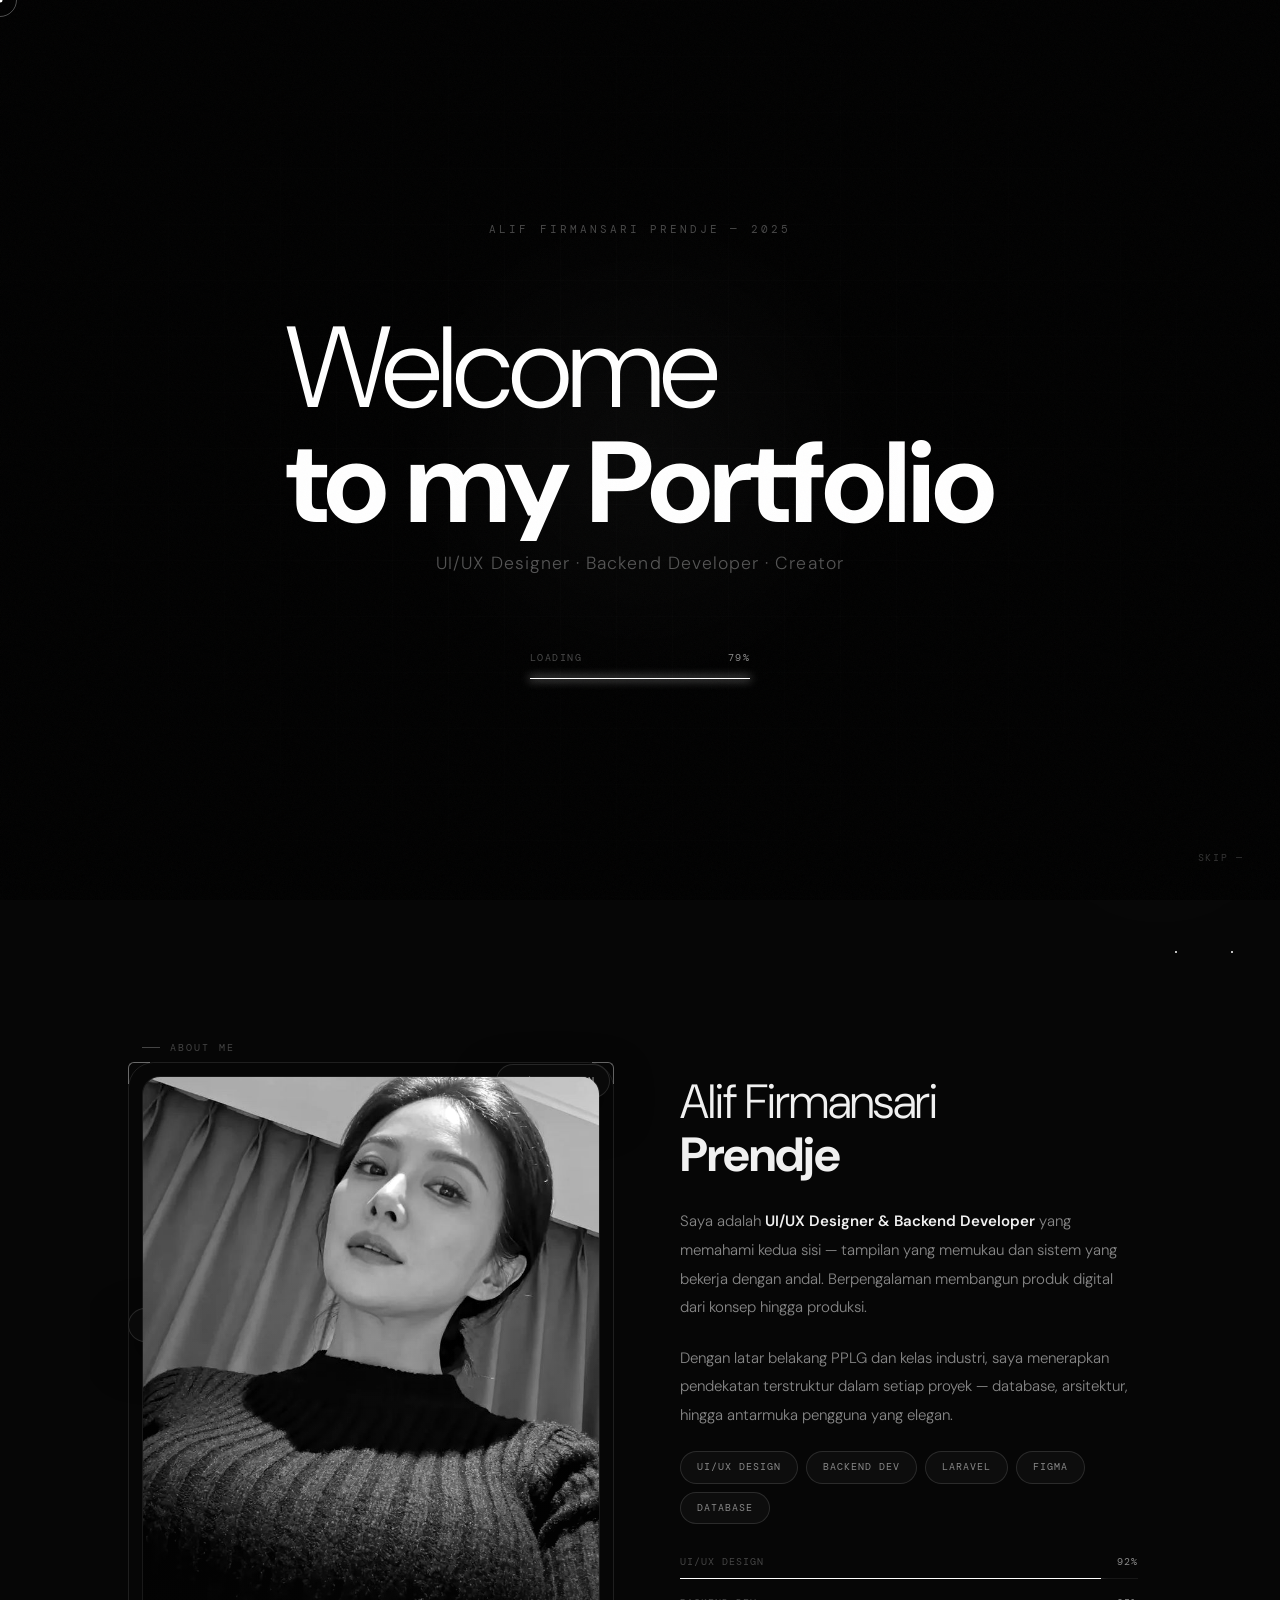
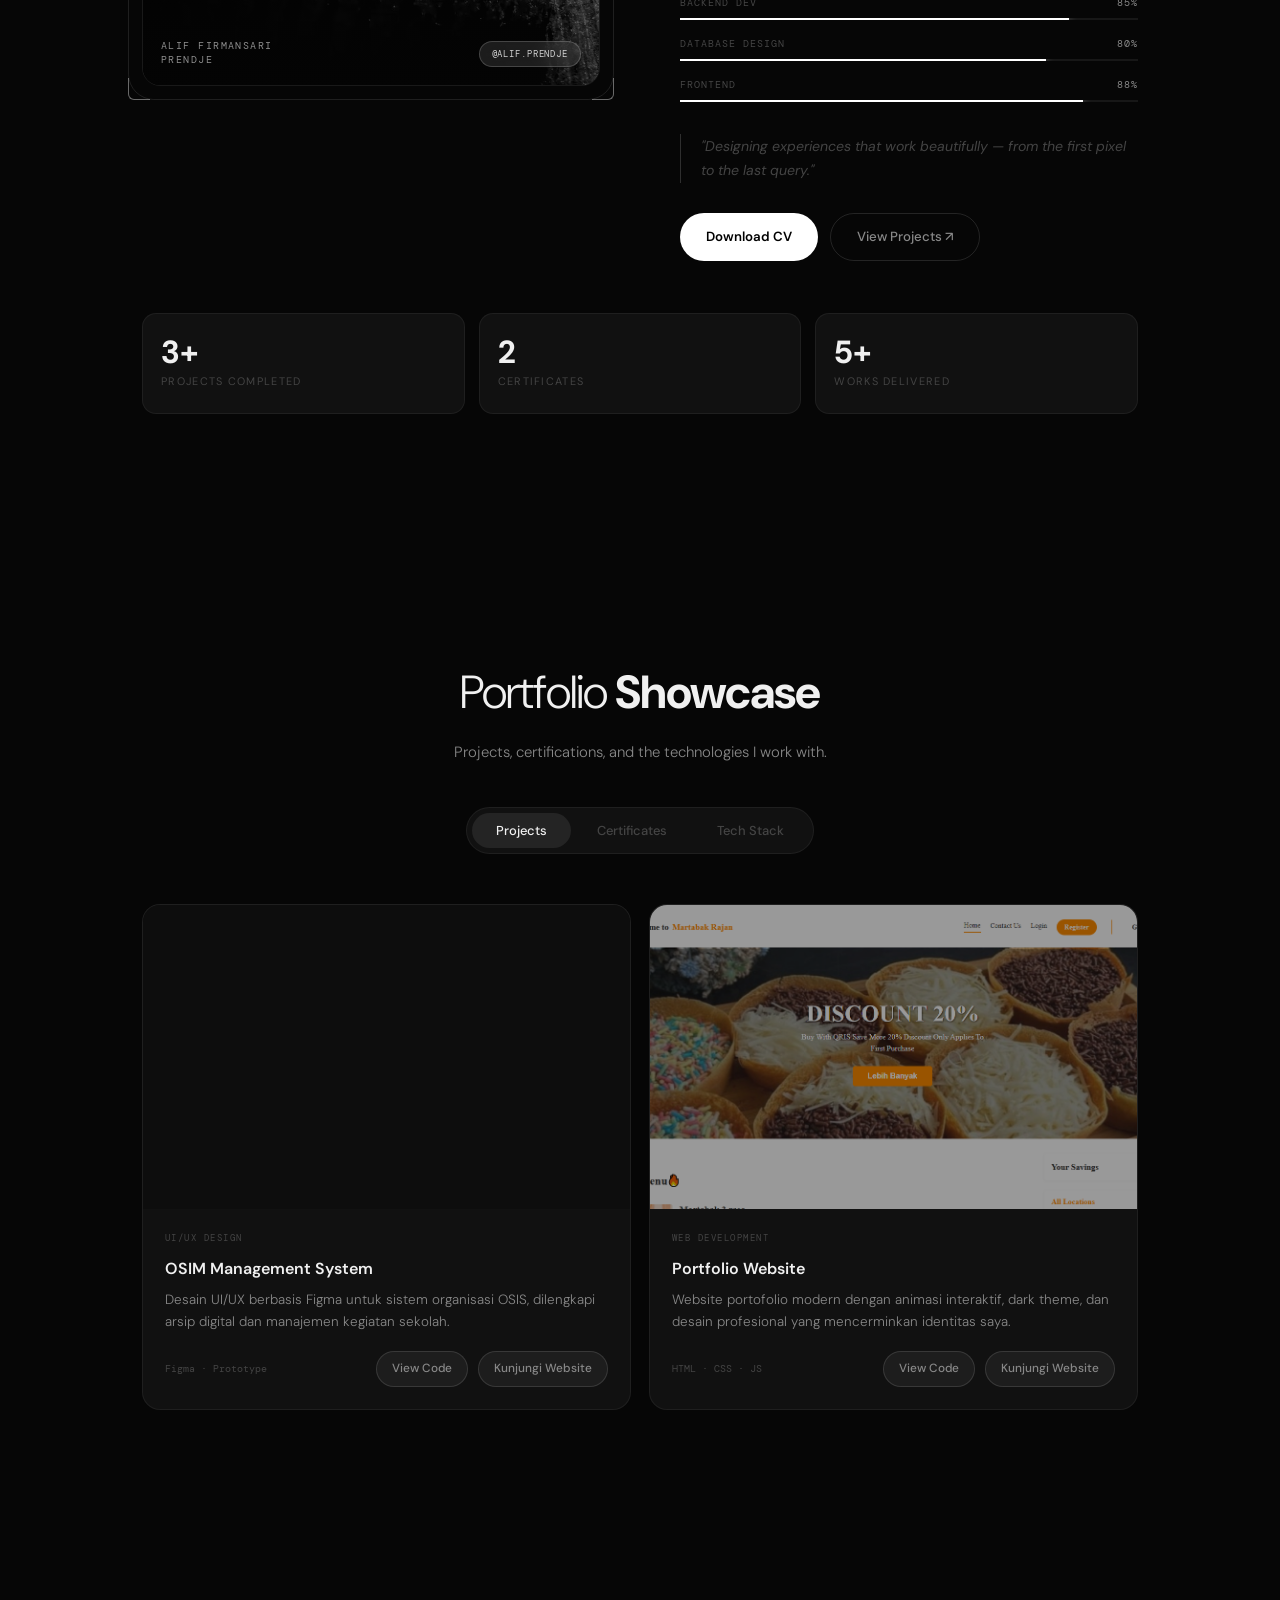
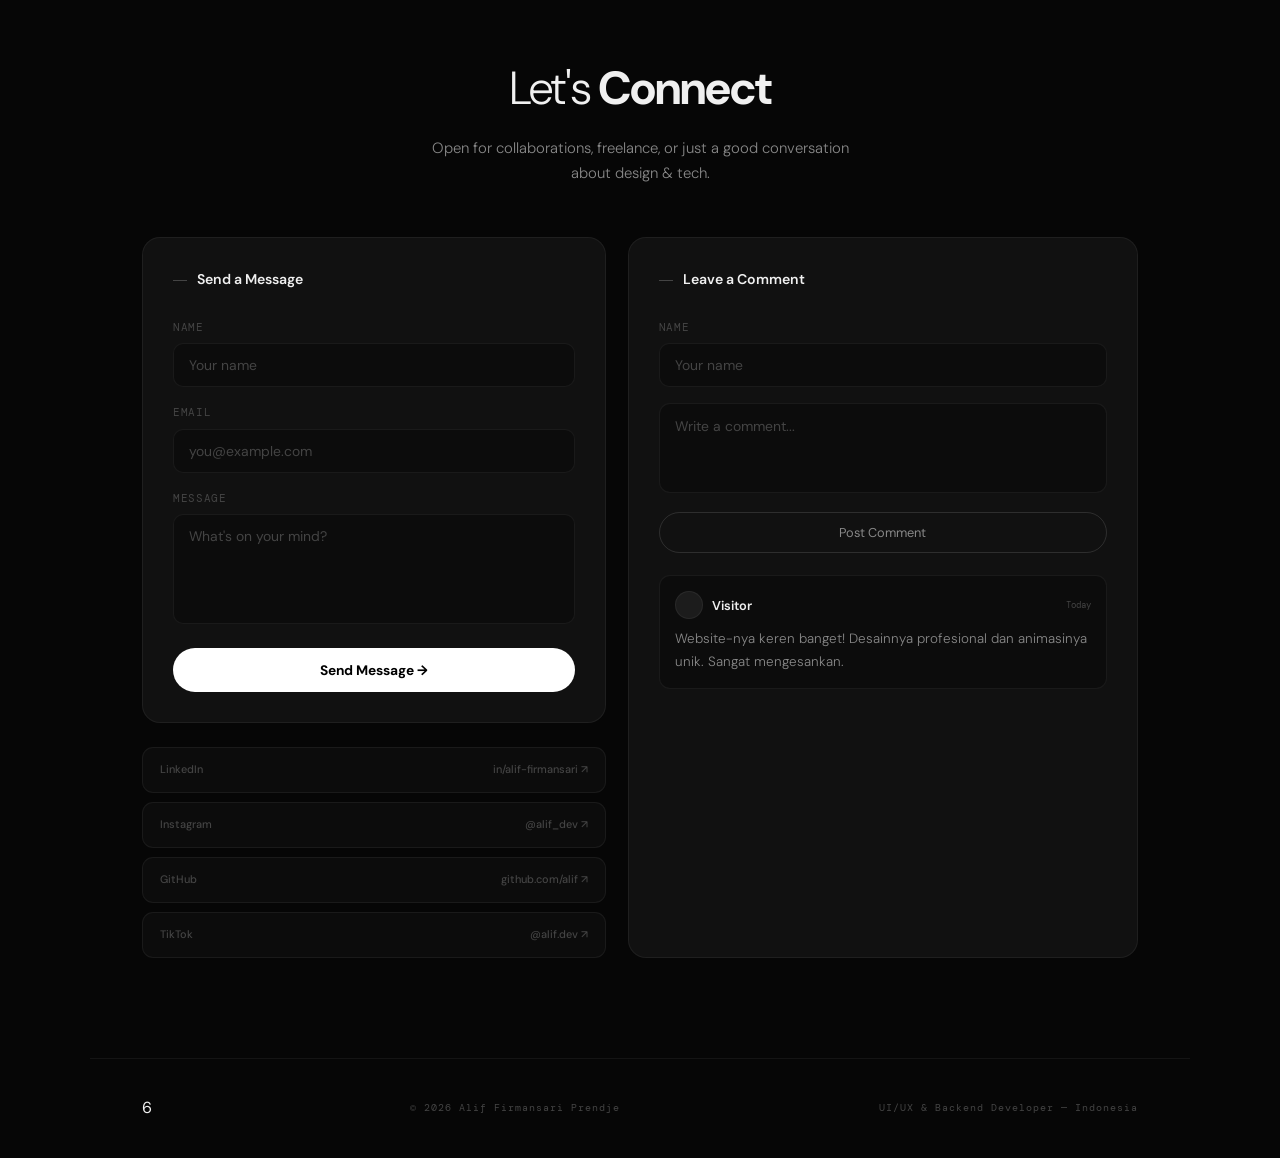
==== commit 9dd46816: "first commit" ====
--- a/index.html
+++ b/index.html
@@ -3,484 +3,736 @@
 <head>
 <meta charset="UTF-8">
 <meta name="viewport" content="width=device-width, initial-scale=1.0">
-<title>Alif Firmansari Prendje — Frontend Developer</title>
+<title>Alif Firmansari Prendje — UI/UX & Backend Developer</title>
 <link href="https://fonts.googleapis.com/css2?family=DM+Sans:ital,opsz,wght@0,9..40,300;0,9..40,400;0,9..40,500;0,9..40,600;0,9..40,700;1,9..40,300&family=DM+Mono:wght@400;500&display=swap" rel="stylesheet">
 <style>
+/* ═══════════════════════════════════
+   TOKENS
+═══════════════════════════════════ */
 :root{
-  --bg:#080808;
-  --bg2:#0f0f0f;
-  --surface:#141414;
-  --border:rgba(255,255,255,0.07);
-  --border2:rgba(255,255,255,0.13);
-  --t:#f5f5f5;
-  --t2:#999;
-  --t3:#555;
+  --bg:#060606;
+  --surface:#111;
+  --surface2:#161616;
+  --b:rgba(255,255,255,0.06);
+  --b2:rgba(255,255,255,0.12);
+  --t:#f0f0f0;
+  --t2:#888;
+  --t3:#444;
   --r:14px;
 }
 *,*::before,*::after{margin:0;padding:0;box-sizing:border-box}
 html{scroll-behavior:smooth;-webkit-font-smoothing:antialiased}
-body{font-family:'DM Sans',sans-serif;background:var(--bg);color:var(--t);overflow-x:hidden;cursor:none;line-height:1.65}
+body{
+  font-family:'DM Sans',sans-serif;
+  background:var(--bg);color:var(--t);
+  overflow-x:hidden;cursor:none;line-height:1.65;
+}
 body.no-scroll{overflow:hidden}
 
-/* ───────────────── GRAIN ───────────────── */
-.grain{position:fixed;inset:0;z-index:9998;pointer-events:none;opacity:.035;
+/* ═══════════════════════════════════
+   ANIMATED GRID BACKGROUND
+═══════════════════════════════════ */
+.grid-bg{
+  position:fixed;inset:0;z-index:-3;pointer-events:none;
+  background-image:
+    linear-gradient(rgba(255,255,255,0.032) 1px, transparent 1px),
+    linear-gradient(90deg, rgba(255,255,255,0.032) 1px, transparent 1px);
+  background-size:56px 56px;
+  animation:gridDrift 30s linear infinite;
+}
+@keyframes gridDrift{
+  0%{background-position:0 0}
+  100%{background-position:56px 56px}
+}
+
+/* Radial vignette over grid */
+.grid-vignette{
+  position:fixed;inset:0;z-index:-2;pointer-events:none;
+  background:
+    radial-gradient(ellipse 80% 60% at 50% 0%, rgba(6,6,6,0) 0%, rgba(6,6,6,0.92) 75%),
+    radial-gradient(ellipse 60% 80% at 0% 50%, rgba(255,255,255,0.015) 0%, transparent 60%),
+    radial-gradient(ellipse 60% 80% at 100% 50%, rgba(255,255,255,0.015) 0%, transparent 60%);
+}
+
+/* Moving light orbs */
+.orb{
+  position:fixed;border-radius:50%;filter:blur(80px);
+  pointer-events:none;z-index:-1;opacity:.18;
+}
+.orb-1{
+  width:500px;height:500px;top:-100px;left:-100px;
+  background:rgba(255,255,255,0.08);
+  animation:orbFloat1 20s ease-in-out infinite;
+}
+.orb-2{
+  width:400px;height:400px;bottom:-80px;right:-80px;
+  background:rgba(255,255,255,0.06);
+  animation:orbFloat2 25s ease-in-out infinite;
+}
+@keyframes orbFloat1{
+  0%,100%{transform:translate(0,0)}
+  33%{transform:translate(80px,60px)}
+  66%{transform:translate(-40px,100px)}
+}
+@keyframes orbFloat2{
+  0%,100%{transform:translate(0,0)}
+  33%{transform:translate(-60px,-80px)}
+  66%{transform:translate(40px,-40px)}
+}
+
+/* Grid intersection glows — random dots */
+.grid-dot{
+  position:fixed;width:2px;height:2px;border-radius:50%;
+  background:#fff;pointer-events:none;z-index:-1;
+  animation:dotBlink ease-in-out infinite;
+}
+@keyframes dotBlink{
+  0%,100%{opacity:0}50%{opacity:.35}
+}
+
+/* ═══════════════════════════════════
+   GRAIN
+═══════════════════════════════════ */
+.grain{
+  position:fixed;inset:0;z-index:9998;pointer-events:none;opacity:.03;
   background-image:url("data:image/svg+xml,%3Csvg viewBox='0 0 512 512' xmlns='http://www.w3.org/2000/svg'%3E%3Cfilter id='g'%3E%3CfeTurbulence type='fractalNoise' baseFrequency='.75' numOctaves='4' stitchTiles='stitch'/%3E%3C/filter%3E%3Crect width='100%25' height='100%25' filter='url(%23g)'/%3E%3C/svg%3E");
-  background-size:200px;animation:grainAnim 1.2s steps(3) infinite}
-@keyframes grainAnim{0%,100%{background-position:0 0}33%{background-position:50px -40px}66%{background-position:-30px 60px}}
-
-/* ───────────────── GLOW CURSOR ───────────────── */
+  background-size:180px;animation:grainA 1.4s steps(3) infinite;
+}
+@keyframes grainA{0%,100%{background-position:0 0}33%{background-position:50px -40px}66%{background-position:-30px 60px}}
+
+/* ═══════════════════════════════════
+   GLOW CURSOR
+═══════════════════════════════════ */
 #glow-cursor{
   position:fixed;inset:0;z-index:9997;pointer-events:none;
-  background:radial-gradient(600px circle at var(--cx,50%) var(--cy,50%),rgba(255,255,255,0.028),transparent 55%);
-  transition:opacity .4s;
+  background:radial-gradient(500px circle at var(--cx,50%) var(--cy,50%),rgba(255,255,255,0.03),transparent 55%);
 }
 #cur-dot{
   position:fixed;top:0;left:0;z-index:9999;pointer-events:none;
-  width:6px;height:6px;background:#fff;border-radius:50%;
-  transform:translate(-50%,-50%);
-  transition:width .2s,height .2s,background .2s;
+  width:5px;height:5px;background:#fff;border-radius:50%;
+  transform:translate(-50%,-50%);transition:width .18s,height .18s;
 }
 #cur-ring{
   position:fixed;top:0;left:0;z-index:9998;pointer-events:none;
-  width:36px;height:36px;border-radius:50%;
-  border:1px solid rgba(255,255,255,0.35);
+  width:34px;height:34px;border-radius:50%;
+  border:1px solid rgba(255,255,255,0.3);
   transform:translate(-50%,-50%);
-  transition:width .25s ease,height .25s ease,border-color .25s ease,opacity .25s;
-}
-body.hover-active #cur-dot{width:4px;height:4px;background:rgba(255,255,255,0.5)}
-body.hover-active #cur-ring{width:52px;height:52px;border-color:rgba(255,255,255,0.6)}
-body.click-active #cur-dot{width:8px;height:8px}
-
-/* ───────────────── INTRO ───────────────── */
+  transition:width .22s,height .22s,border-color .22s;
+}
+body.hov #cur-dot{width:3px;height:3px}
+body.hov #cur-ring{width:50px;height:50px;border-color:rgba(255,255,255,0.55)}
+body.clk #cur-dot{width:7px;height:7px}
+
+/* ═══════════════════════════════════
+   INTRO
+═══════════════════════════════════ */
 #intro{
   position:fixed;inset:0;z-index:9996;background:#000;
   display:flex;align-items:center;justify-content:center;flex-direction:column;
+  overflow:hidden;
   transition:opacity .8s cubic-bezier(.4,0,.2,1),transform .8s cubic-bezier(.4,0,.2,1);
-  overflow:hidden;
 }
 #intro.exit{opacity:0;transform:scale(1.04);pointer-events:none}
 
-.intro-bg-line{
-  position:absolute;left:0;right:0;height:1px;background:rgba(255,255,255,0.04);
-}
-.intro-bg-line:nth-child(1){top:25%}
-.intro-bg-line:nth-child(2){top:50%}
-.intro-bg-line:nth-child(3){top:75%}
-
+/* intro grid */
+.intro-grid{
+  position:absolute;inset:0;
+  background-image:
+    linear-gradient(rgba(255,255,255,0.03) 1px,transparent 1px),
+    linear-gradient(90deg,rgba(255,255,255,0.03) 1px,transparent 1px);
+  background-size:56px 56px;
+  animation:gridDrift 30s linear infinite;
+  opacity:.4;
+}
+.intro-vignette{
+  position:absolute;inset:0;
+  background:radial-gradient(ellipse 70% 70% at 50% 50%,transparent 20%,rgba(0,0,0,0.9) 100%);
+}
 .intro-logo{
-  font-family:'DM Mono',monospace;font-size:.7rem;letter-spacing:.25em;
-  color:rgba(255,255,255,0.3);text-transform:uppercase;
-  margin-bottom:80px;
-  opacity:0;animation:iFadeUp .6s ease .2s forwards;
-}
-
-.intro-title-wrap{overflow:hidden;margin-bottom:10px}
+  font-family:'DM Mono',monospace;font-size:.68rem;letter-spacing:.28em;
+  color:rgba(255,255,255,0.28);text-transform:uppercase;
+  margin-bottom:72px;position:relative;z-index:1;
+  opacity:0;animation:iFadeUp .6s ease .15s forwards;
+}
+.intro-tw{overflow:hidden;margin-bottom:8px;position:relative;z-index:1}
 .intro-title{
-  font-size:clamp(3.5rem,9vw,9rem);font-weight:300;line-height:1;
+  font-size:clamp(3.2rem,9vw,8.5rem);font-weight:300;line-height:1;
   letter-spacing:-3px;color:#fff;
   transform:translateY(110%);
-  animation:iSlide .9s cubic-bezier(.22,1,.36,1) .5s forwards;
+  animation:iSlide .9s cubic-bezier(.22,1,.36,1) .45s forwards;
 }
 .intro-title strong{font-weight:700;display:block}
-
-.intro-sub-wrap{overflow:hidden;margin-bottom:80px}
+.intro-sw{overflow:hidden;margin-bottom:72px;position:relative;z-index:1}
 .intro-sub{
-  font-size:clamp(1rem,2vw,1.15rem);color:rgba(255,255,255,0.35);
-  font-weight:300;letter-spacing:.05em;
+  font-size:clamp(.95rem,2vw,1.1rem);color:rgba(255,255,255,0.32);
+  font-weight:300;letter-spacing:.06em;
   transform:translateY(110%);
-  animation:iSlide .9s cubic-bezier(.22,1,.36,1) .75s forwards;
-}
-
-/* Loading phase */
-.intro-loader{
-  width:240px;opacity:0;
-  animation:iLoad .3s ease 1.5s forwards;
-}
-.intro-loader-top{
-  display:flex;justify-content:space-between;align-items:center;
-  margin-bottom:12px;
-}
-.intro-loader-label{font-family:'DM Mono',monospace;font-size:.65rem;letter-spacing:.15em;color:rgba(255,255,255,0.35);text-transform:uppercase}
-.intro-loader-pct{font-family:'DM Mono',monospace;font-size:.65rem;color:rgba(255,255,255,0.6)}
-.intro-loader-track{height:1px;background:rgba(255,255,255,0.1);position:relative;overflow:visible}
-.intro-loader-fill{
+  animation:iSlide .9s cubic-bezier(.22,1,.36,1) .68s forwards;
+}
+.intro-loader{width:220px;opacity:0;position:relative;z-index:1;animation:iLoad .3s ease 1.4s forwards}
+.intro-loader-top{display:flex;justify-content:space-between;margin-bottom:12px}
+.intro-ll,.intro-lp{
+  font-family:'DM Mono',monospace;font-size:.62rem;
+  letter-spacing:.15em;text-transform:uppercase;
+}
+.intro-ll{color:rgba(255,255,255,0.28)}
+.intro-lp{color:rgba(255,255,255,0.55)}
+.intro-track{height:1px;background:rgba(255,255,255,0.08);position:relative}
+.intro-fill{
   position:absolute;top:0;left:0;height:1px;background:#fff;width:0;
-  animation:iFill 1.8s cubic-bezier(.4,0,.2,1) 1.6s forwards;
-  box-shadow:0 0 12px 2px rgba(255,255,255,0.5);
+  animation:iFill 1.8s cubic-bezier(.4,0,.2,1) 1.5s forwards;
+  box-shadow:0 0 10px 1px rgba(255,255,255,0.55);
 }
 @keyframes iFill{to{width:100%}}
-
 .intro-skip{
-  position:absolute;bottom:32px;right:32px;
-  font-family:'DM Mono',monospace;font-size:.62rem;letter-spacing:.18em;
-  color:rgba(255,255,255,.22);text-transform:uppercase;
-  background:none;border:none;cursor:none;padding:8px 0;
-  transition:color .3s;
-}
-.intro-skip:hover{color:rgba(255,255,255,.55)}
-
-@keyframes iFadeUp{from{opacity:0;transform:translateY(12px)}to{opacity:1;transform:translateY(0)}}
+  position:absolute;bottom:28px;right:28px;z-index:2;
+  font-family:'DM Mono',monospace;font-size:.6rem;letter-spacing:.18em;
+  color:rgba(255,255,255,.2);text-transform:uppercase;
+  background:none;border:none;cursor:none;padding:8px;transition:color .3s;
+}
+.intro-skip:hover{color:rgba(255,255,255,.5)}
+
+@keyframes iFadeUp{from{opacity:0;transform:translateY(10px)}to{opacity:1;transform:translateY(0)}}
 @keyframes iSlide{to{transform:translateY(0)}}
 @keyframes iLoad{to{opacity:1}}
 
-/* ───────────────── NAV ───────────────── */
+/* ═══════════════════════════════════
+   NAV
+═══════════════════════════════════ */
 nav{
   position:fixed;top:0;left:0;right:0;z-index:900;
-  padding:24px 48px;display:flex;align-items:center;justify-content:space-between;
-  opacity:0;transition:padding .4s ease,opacity .6s ease;
-}
-nav.visible{opacity:1}
-nav.stuck{padding:16px 48px;background:rgba(8,8,8,0.88);backdrop-filter:blur(24px);border-bottom:1px solid var(--border)}
-.nav-logo{font-family:'DM Mono',monospace;font-size:.78rem;color:var(--t2);text-decoration:none;letter-spacing:.04em;transition:color .25s}
+  padding:22px 52px;display:flex;align-items:center;justify-content:space-between;
+  opacity:0;transition:padding .4s,opacity .5s;
+}
+nav.vis{opacity:1}
+nav.stuck{
+  padding:14px 52px;
+  background:rgba(6,6,6,0.85);backdrop-filter:blur(28px);
+  border-bottom:1px solid var(--b);
+}
+.nav-logo{font-family:'DM Mono',monospace;font-size:.76rem;color:var(--t2);text-decoration:none;letter-spacing:.04em;transition:color .25s}
 .nav-logo:hover{color:var(--t)}
-.nav-links{display:flex;gap:0;list-style:none;background:var(--surface);border:1px solid var(--border);border-radius:50px;padding:5px}
+.nav-links{display:flex;list-style:none;background:var(--surface);border:1px solid var(--b);border-radius:50px;padding:5px;gap:2px}
 .nav-links a{
-  color:var(--t3);text-decoration:none;font-size:.82rem;font-weight:500;
-  padding:7px 20px;border-radius:50px;transition:all .25s;white-space:nowrap;
+  color:var(--t3);text-decoration:none;font-size:.8rem;font-weight:500;
+  padding:7px 18px;border-radius:50px;transition:all .25s;white-space:nowrap;
 }
 .nav-links a.active,.nav-links a:hover{color:var(--t);background:rgba(255,255,255,0.07)}
 .nav-cta{
-  font-family:'DM Mono',monospace;font-size:.7rem;letter-spacing:.08em;
-  color:var(--t2);text-decoration:none;padding:9px 20px;
-  border:1px solid var(--border2);border-radius:50px;transition:all .3s;
-}
-.nav-cta:hover{border-color:rgba(255,255,255,0.35);color:var(--t);background:rgba(255,255,255,0.05)}
-
-/* ───────────────── LAYOUT ───────────────── */
-section{min-height:100vh;max-width:1120px;margin:0 auto;padding:140px 48px 100px}
+  font-family:'DM Mono',monospace;font-size:.68rem;letter-spacing:.08em;
+  color:var(--t2);text-decoration:none;padding:8px 18px;
+  border:1px solid var(--b2);border-radius:50px;transition:all .3s;
+}
+.nav-cta:hover{border-color:rgba(255,255,255,.3);color:var(--t);background:rgba(255,255,255,0.05)}
+
+/* ═══════════════════════════════════
+   LAYOUT
+═══════════════════════════════════ */
+section{min-height:100vh;max-width:1100px;margin:0 auto;padding:140px 52px 100px}
 .s-label{
-  font-family:'DM Mono',monospace;font-size:.62rem;letter-spacing:.2em;
+  font-family:'DM Mono',monospace;font-size:.6rem;letter-spacing:.22em;
   color:var(--t3);text-transform:uppercase;margin-bottom:20px;
   display:flex;align-items:center;gap:10px;
 }
-.s-label::before{content:'';width:20px;height:1px;background:var(--t3);display:block}
-
-/* ───────────────── REVEAL ───────────────── */
-.rv{opacity:0;transform:translateY(28px);transition:opacity .8s cubic-bezier(.22,1,.36,1),transform .8s cubic-bezier(.22,1,.36,1)}
+.s-label::before{content:'';width:18px;height:1px;background:var(--t3)}
+
+/* ═══════════════════════════════════
+   REVEAL
+═══════════════════════════════════ */
+.rv{opacity:0;transform:translateY(26px);transition:opacity .85s cubic-bezier(.22,1,.36,1),transform .85s cubic-bezier(.22,1,.36,1)}
 .rv.in{opacity:1;transform:none}
 .rv.d1{transition-delay:.08s}.rv.d2{transition-delay:.16s}.rv.d3{transition-delay:.24s}
 .rv.d4{transition-delay:.32s}.rv.d5{transition-delay:.4s}.rv.d6{transition-delay:.48s}
 
-/* ───────────────── HOME ───────────────── */
+/* ═══════════════════════════════════
+   HOME
+═══════════════════════════════════ */
 #home{
   min-height:100vh;display:flex;align-items:center;
-  padding-top:120px;padding-bottom:80px;
-  position:relative;
+  padding-top:120px;padding-bottom:80px;position:relative;
 }
 .home-grid{display:grid;grid-template-columns:1fr 1fr;gap:80px;align-items:center;width:100%}
 
+.hero-top{
+  margin-bottom:24px;
+}
+.hero-name{
+  font-size:1rem;font-weight:700;color:var(--t);
+  letter-spacing:.08em;margin-bottom:8px;
+}
+.hero-info{
+  font-size:.88rem;color:var(--t2);letter-spacing:.08em;
+}
 .hero-badge{
   display:inline-flex;align-items:center;gap:8px;
-  font-size:.72rem;letter-spacing:.1em;color:var(--t2);
-  border:1px solid var(--border2);border-radius:50px;padding:7px 16px;
-  margin-bottom:32px;
+  font-size:.7rem;letter-spacing:.1em;color:var(--t2);
+  border:1px solid var(--b2);border-radius:50px;padding:7px 16px;
+  margin-bottom:30px;
 }
 .hero-badge-dot{width:6px;height:6px;border-radius:50%;background:var(--t2);animation:dotPulse 2.5s ease-in-out infinite}
 @keyframes dotPulse{0%,100%{opacity:.4;transform:scale(1)}50%{opacity:1;transform:scale(1.4)}}
 
 .hero-h1{
-  font-size:clamp(3rem,6vw,5.5rem);font-weight:300;line-height:1.02;
-  letter-spacing:-2px;margin-bottom:28px;
+  font-size:clamp(2.8rem,6vw,5.2rem);font-weight:300;line-height:1.02;
+  letter-spacing:-2px;margin-bottom:26px;
 }
 .hero-h1 em{font-style:normal;font-weight:700;display:block}
 .hero-h1 .dim{color:var(--t3)}
-
-.hero-p{font-size:.97rem;color:var(--t2);line-height:1.85;max-width:400px;margin-bottom:36px;font-weight:300}
-
-.hero-actions{display:flex;gap:14px;flex-wrap:wrap;margin-bottom:52px}
+.hero-p{font-size:.95rem;color:var(--t2);line-height:1.85;max-width:400px;margin-bottom:34px;font-weight:300}
+.hero-actions{display:flex;gap:12px;flex-wrap:wrap;margin-bottom:50px}
+
 .btn-solid{
-  padding:13px 28px;background:#fff;color:#000;border:none;border-radius:50px;
-  font-size:.85rem;font-weight:600;text-decoration:none;display:inline-flex;align-items:center;gap:8px;
+  padding:12px 26px;background:#fff;color:#000;border:none;border-radius:50px;
+  font-size:.83rem;font-weight:600;text-decoration:none;
+  display:inline-flex;align-items:center;gap:8px;
   transition:opacity .25s,transform .25s;font-family:inherit;cursor:none;
 }
 .btn-solid:hover{opacity:.88;transform:translateY(-2px)}
 .btn-ghost{
-  padding:13px 28px;background:transparent;color:var(--t2);
-  border:1px solid var(--border2);border-radius:50px;
-  font-size:.85rem;font-weight:500;text-decoration:none;display:inline-flex;align-items:center;gap:8px;
+  padding:12px 26px;background:transparent;color:var(--t2);
+  border:1px solid var(--b2);border-radius:50px;
+  font-size:.83rem;font-weight:500;text-decoration:none;
+  display:inline-flex;align-items:center;gap:8px;
   transition:all .3s;font-family:inherit;cursor:none;
 }
-.btn-ghost:hover{border-color:rgba(255,255,255,.35);color:var(--t);transform:translateY(-2px)}
-
-.hero-metas{display:flex;gap:36px}
-.hero-meta{border-left:1px solid var(--border);padding-left:20px}
-.hero-meta-num{font-size:1.8rem;font-weight:700;color:var(--t);line-height:1;margin-bottom:4px}
-.hero-meta-label{font-size:.72rem;color:var(--t3);letter-spacing:.05em}
-
-/* ── ID CARD SIDE ── */
-.card-side{display:flex;flex-direction:column;align-items:center;gap:0;position:relative}
-.lanyard-line{width:1.5px;height:90px;background:linear-gradient(to bottom,transparent,rgba(255,255,255,0.15));margin:0 auto}
-.lanyard-hook{width:14px;height:14px;border-radius:50%;border:1.5px solid rgba(255,255,255,0.2);margin:0 auto}
-
+.btn-ghost:hover{border-color:rgba(255,255,255,.3);color:var(--t);transform:translateY(-2px)}
+
+.hero-metas{display:flex;gap:34px}
+.hero-meta{border-left:1px solid var(--b);padding-left:18px}
+.hero-meta-num{font-size:1.7rem;font-weight:700;line-height:1;margin-bottom:3px}
+.hero-meta-label{font-size:.7rem;color:var(--t3);letter-spacing:.05em}
+
+/* ID Card */
+.card-side{display:flex;flex-direction:column;align-items:center;position:relative}
+.lanyard-hook{width:14px;height:14px;border-radius:50%;border:1.5px solid rgba(255,255,255,0.18);margin:0 auto}
+.lanyard-line{width:1.5px;height:88px;background:linear-gradient(to bottom,transparent,rgba(255,255,255,0.14));margin:0 auto}
 .id-card{
-  width:230px;background:#fff;border-radius:12px;padding:14px;
-  box-shadow:0 40px 100px rgba(0,0,0,0.8),0 0 0 1px rgba(255,255,255,0.08);
-  animation:cardFloat 6s ease-in-out infinite;
-  position:relative;
-}
-@keyframes cardFloat{0%,100%{transform:translateY(0)}50%{transform:translateY(-14px)}}
+  width:228px;background:#fff;border-radius:12px;padding:13px;
+  box-shadow:0 40px 100px rgba(0,0,0,0.85),0 0 0 1px rgba(255,255,255,0.07);
+  animation:cardFloat 6s ease-in-out infinite;position:relative;
+}
+@keyframes cardFloat{0%,100%{transform:translateY(0) rotate(.3deg)}50%{transform:translateY(-14px) rotate(-.3deg)}}
 .card-inner{
   background:#0a0a0a;border-radius:8px;aspect-ratio:3/4;overflow:hidden;
   display:flex;align-items:center;justify-content:center;position:relative;
 }
-/* Eye */
-.eye-scene{width:100%;height:100%;display:flex;align-items:center;justify-content:center;
-  background:radial-gradient(ellipse at center,#151515 0%,#050505 70%);position:relative}
+.eye-scene{
+  width:100%;height:100%;display:flex;align-items:center;justify-content:center;
+  background:radial-gradient(ellipse at center,#141414 0%,#040404 70%);position:relative;
+}
 .eye-wrap{
-  width:108px;height:65px;background:#efefef;border-radius:50%;
-  position:relative;overflow:hidden;
-  box-shadow:inset 0 -6px 16px rgba(0,0,0,.12),0 4px 24px rgba(0,0,0,.5);
+  width:108px;height:65px;background:#eee;border-radius:50%;position:relative;overflow:hidden;
+  box-shadow:inset 0 -5px 14px rgba(0,0,0,.1),0 4px 24px rgba(0,0,0,.5);
   animation:eyeBlink 6s ease-in-out infinite;
 }
-.eye-lid{position:absolute;left:0;right:0;height:50%;background:#050505;z-index:10}
+.eye-lid{position:absolute;left:0;right:0;height:50%;background:#040404;z-index:10}
 .eye-lid.top{top:0;border-radius:50% 50% 0 0;transform-origin:top}
 .eye-lid.bottom{bottom:0;border-radius:0 0 50% 50%;transform-origin:bottom}
 @keyframes eyeBlink{0%,40%,42%,100%{transform:scaleY(1)}41%{transform:scaleY(0.04)}}
 .iris-wrap{position:absolute;inset:0;display:flex;align-items:center;justify-content:center}
-.iris{width:50px;height:50px;border-radius:50%;background:radial-gradient(circle at 35% 35%,#555,#111 45%,#000 80%);
-  position:relative;transition:transform .07s ease-out;box-shadow:0 0 16px rgba(0,0,0,0.6)}
+.iris{width:50px;height:50px;border-radius:50%;
+  background:radial-gradient(circle at 35% 35%,#555,#111 45%,#000 80%);
+  position:relative;transition:transform .07s ease-out}
 .pupil{position:absolute;top:50%;left:50%;width:20px;height:20px;margin:-10px 0 0 -10px;
   background:#000;border-radius:50%;transition:transform .07s ease-out}
-.eye-shine{position:absolute;top:20%;left:24%;width:9px;height:9px;background:rgba(255,255,255,.85);border-radius:50%}
-.eye-shine.s{width:4px;height:4px;top:54%;left:59%;opacity:.5}
-.eye-scan{position:absolute;left:0;right:0;height:1.5px;
-  background:linear-gradient(90deg,transparent,rgba(255,255,255,0.2),transparent);
-  animation:scanMove 3.5s linear infinite}
-@keyframes scanMove{0%{top:5%;opacity:0}10%{opacity:1}90%{opacity:1}100%{top:95%;opacity:0}}
-
-.card-footer{margin-top:10px;text-align:center}
-.card-name{font-size:.58rem;letter-spacing:.22em;color:#333;font-weight:700;text-transform:uppercase}
-.card-role{font-size:.5rem;letter-spacing:.1em;color:#999;margin-top:2px}
-
+.eye-shine{position:absolute;top:20%;left:24%;width:8px;height:8px;background:rgba(255,255,255,.82);border-radius:50%}
+.eye-shine.s{width:4px;height:4px;top:54%;left:59%;opacity:.45}
+.eye-scan{position:absolute;left:0;right:0;height:1px;
+  background:linear-gradient(90deg,transparent,rgba(255,255,255,0.18),transparent);
+  animation:scanV 3.5s linear infinite}
+@keyframes scanV{0%{top:5%;opacity:0}10%{opacity:1}90%{opacity:1}100%{top:95%;opacity:0}}
+.card-footer{margin-top:9px;text-align:center}
+.card-name{font-size:.56rem;letter-spacing:.22em;color:#2a2a2a;font-weight:700;text-transform:uppercase}
+.card-role-tag{font-size:.46rem;letter-spacing:.1em;color:#999;margin-top:2px}
 .card-aura{
-  position:absolute;inset:-20px;border-radius:50%;
-  background:radial-gradient(circle,rgba(255,255,255,0.06),transparent 65%);
-  animation:auraBreath 4s ease-in-out infinite;pointer-events:none;
-}
-@keyframes auraBreath{0%,100%{transform:scale(1);opacity:.6}50%{transform:scale(1.1);opacity:1}}
-
-/* ───────────────── ABOUT ───────────────── */
-.about-layout{display:grid;grid-template-columns:1fr 1fr;gap:80px;align-items:start}
-.about-h2{font-size:clamp(2.2rem,4vw,3.2rem);font-weight:300;letter-spacing:-1px;line-height:1.1;margin-bottom:28px}
+  position:absolute;inset:-24px;border-radius:50%;pointer-events:none;
+  background:radial-gradient(circle,rgba(255,255,255,0.055),transparent 65%);
+  animation:auraB 4s ease-in-out infinite;
+}
+@keyframes auraB{0%,100%{transform:scale(1);opacity:.5}50%{transform:scale(1.12);opacity:.9}}
+
+/* ═══════════════════════════════════
+   ABOUT — CINEMATIC MOTION FRAME
+═══════════════════════════════════ */
+#about{overflow:hidden}
+
+.about-layout{
+  display:grid;
+  grid-template-columns:1fr 1fr;
+  gap:80px;
+  align-items:start;
+  margin-bottom:0;
+}
+
+/* ── Photo frame ── */
+.about-frame{
+  position:relative;
+  /* stagger entrance from left */
+  opacity:0;
+  transform:translateX(-40px);
+  transition:opacity 1.1s cubic-bezier(.22,1,.36,1), transform 1.1s cubic-bezier(.22,1,.36,1);
+}
+.about-frame.in{opacity:1;transform:translateX(0)}
+
+/* Outer decorative border with animated dash */
+.about-frame-border{
+  position:absolute;
+  inset:-14px;
+  border:1px solid rgba(255,255,255,0.1);
+  border-radius:26px;
+  animation:borderBreath 5s ease-in-out infinite;
+}
+@keyframes borderBreath{
+  0%,100%{border-color:rgba(255,255,255,0.07);box-shadow:none}
+  50%{border-color:rgba(255,255,255,0.15);box-shadow:0 0 40px rgba(255,255,255,0.04) inset}
+}
+/* Corner accents — top-left */
+.about-frame-tl, .about-frame-tr, .about-frame-bl, .about-frame-br{
+  position:absolute;width:22px;height:22px;
+  border-color:#fff;border-style:solid;opacity:.4;
+  transition:opacity .4s;
+}
+.about-frame:hover .about-frame-tl,
+.about-frame:hover .about-frame-tr,
+.about-frame:hover .about-frame-bl,
+.about-frame:hover .about-frame-br{opacity:.85}
+.about-frame-tl{top:-14px;left:-14px;border-width:1.5px 0 0 1.5px;border-radius:6px 0 0 0}
+.about-frame-tr{top:-14px;right:-14px;border-width:1.5px 1.5px 0 0;border-radius:0 6px 0 0}
+.about-frame-bl{bottom:-14px;left:-14px;border-width:0 0 1.5px 1.5px;border-radius:0 0 0 6px}
+.about-frame-br{bottom:-14px;right:-14px;border-width:0 1.5px 1.5px 0;border-radius:0 0 6px 0}
+
+/* Photo */
+.about-photo-wrap{
+  position:relative;
+  width:100%;aspect-ratio:3/4;
+  border-radius:18px;overflow:hidden;
+  border:1px solid rgba(255,255,255,0.08);
+}
+.about-photo-wrap img{
+  width:100%;height:100%;object-fit:cover;display:block;
+  filter:grayscale(100%) contrast(1.06);
+  transition:filter .9s cubic-bezier(.22,1,.36,1),transform .9s cubic-bezier(.22,1,.36,1);
+}
+.about-frame:hover .about-photo-wrap img{
+  filter:grayscale(30%) contrast(1.1);
+  transform:scale(1.03);
+}
+.about-photo-overlay{
+  position:absolute;inset:0;pointer-events:none;
+  background:linear-gradient(to top,rgba(6,6,6,.65) 0%,rgba(6,6,6,.1) 45%,transparent 70%);
+}
+/* Name tag bottom-left of photo */
+.about-photo-tag{
+  position:absolute;bottom:18px;left:18px;right:18px;
+  display:flex;align-items:flex-end;justify-content:space-between;
+}
+.about-photo-name{
+  font-family:'DM Mono',monospace;font-size:.6rem;letter-spacing:.15em;
+  color:rgba(255,255,255,.55);text-transform:uppercase;line-height:1.5;
+}
+.about-photo-role-pill{
+  font-family:'DM Mono',monospace;font-size:.55rem;letter-spacing:.1em;
+  color:rgba(255,255,255,.8);text-transform:uppercase;
+  background:rgba(255,255,255,0.1);border:1px solid rgba(255,255,255,0.18);
+  backdrop-filter:blur(10px);border-radius:50px;padding:5px 12px;
+  white-space:nowrap;
+}
+
+/* Floating info chips around photo */
+.about-chip{
+  position:absolute;
+  font-family:'DM Mono',monospace;font-size:.6rem;letter-spacing:.1em;
+  color:rgba(255,255,255,.7);text-transform:uppercase;white-space:nowrap;
+  background:rgba(10,10,10,0.9);border:1px solid rgba(255,255,255,0.12);
+  backdrop-filter:blur(16px);padding:8px 14px;border-radius:50px;
+  box-shadow:0 16px 40px rgba(0,0,0,0.5);
+}
+.chip-1{
+  top:-12px;right:-10px;
+  animation:chipFloat1 5s ease-in-out infinite;
+  opacity:0;transition:opacity .6s .4s;
+}
+.chip-2{
+  top:38%;left:-14px;
+  animation:chipFloat2 6s ease-in-out infinite;
+  opacity:0;transition:opacity .6s .6s;
+}
+.about-frame.in .chip-1,.about-frame.in .chip-2{opacity:1}
+@keyframes chipFloat1{0%,100%{transform:translateY(0)}50%{transform:translateY(-8px)}}
+@keyframes chipFloat2{0%,100%{transform:translateY(0)}50%{transform:translateY(8px)}}
+
+/* ── About text side ── */
+.about-text-side{
+  opacity:0;transform:translateX(40px);
+  transition:opacity 1.1s cubic-bezier(.22,1,.36,1) .15s, transform 1.1s cubic-bezier(.22,1,.36,1) .15s;
+}
+.about-text-side.in{opacity:1;transform:translateX(0)}
+
+.about-h2{
+  font-size:clamp(2rem,4vw,3rem);font-weight:300;
+  letter-spacing:-1px;line-height:1.1;margin-bottom:26px;
+}
 .about-h2 strong{font-weight:700}
-.about-p{font-size:.95rem;color:var(--t2);line-height:1.9;font-weight:300;margin-bottom:24px}
+.about-p{
+  font-size:.94rem;color:var(--t2);line-height:1.9;
+  font-weight:300;margin-bottom:22px;
+}
 .about-p strong{color:var(--t);font-weight:600}
 .quote{
-  border-left:1px solid rgba(255,255,255,0.2);padding-left:20px;
-  font-style:italic;color:var(--t3);font-size:.9rem;line-height:1.7;margin:28px 0 32px;
-}
-.about-photo{
-  position:relative;width:100%;aspect-ratio:3/4;border-radius:20px;overflow:hidden;
-  border:1px solid var(--border);
-}
-.about-photo img{width:100%;height:100%;object-fit:cover;
-  filter:grayscale(100%) contrast(1.05);transition:filter .6s ease}
-.about-photo:hover img{filter:grayscale(50%)}
-.about-photo-overlay{position:absolute;inset:0;background:linear-gradient(to top,rgba(8,8,8,0.5),transparent 50%);pointer-events:none}
-
-.stat-row{display:grid;grid-template-columns:repeat(3,1fr);gap:16px;margin-top:52px}
+  border-left:1px solid rgba(255,255,255,0.16);padding-left:20px;
+  font-style:italic;color:var(--t3);font-size:.88rem;
+  line-height:1.75;margin:26px 0 30px;
+}
+
+/* Role badges */
+.role-badges{
+  display:flex;flex-wrap:wrap;gap:8px;margin-bottom:30px;
+}
+.role-badge{
+  font-family:'DM Mono',monospace;font-size:.62rem;letter-spacing:.1em;
+  color:var(--t2);text-transform:uppercase;
+  border:1px solid var(--b2);border-radius:50px;padding:7px 16px;
+  background:rgba(255,255,255,0.03);
+  transition:border-color .3s,color .3s,background .3s;
+  cursor:default;
+}
+.role-badge:hover{
+  border-color:rgba(255,255,255,.3);
+  color:var(--t);background:rgba(255,255,255,0.06);
+}
+
+/* Skill bars — animated on reveal */
+.skill-bars{display:flex;flex-direction:column;gap:16px;margin-bottom:32px}
+.skill-item{}
+.skill-head{
+  display:flex;justify-content:space-between;
+  font-family:'DM Mono',monospace;font-size:.62rem;
+  letter-spacing:.1em;color:var(--t3);text-transform:uppercase;
+  margin-bottom:7px;
+}
+.skill-pct{color:var(--t2)}
+.skill-track{
+  height:1.5px;background:rgba(255,255,255,0.07);
+  position:relative;overflow:hidden;
+}
+.skill-fill{
+  position:absolute;top:0;left:0;height:100%;background:#fff;width:0;
+  transition:width 1.4s cubic-bezier(.22,1,.36,1);
+  box-shadow:0 0 8px 1px rgba(255,255,255,0.4);
+}
+
+.stat-row{display:grid;grid-template-columns:repeat(3,1fr);gap:14px;margin-top:52px}
 .stat-item{
-  background:var(--surface);border:1px solid var(--border);border-radius:var(--r);
-  padding:24px 20px;transition:border-color .3s,transform .35s cubic-bezier(.22,1,.36,1);
+  background:var(--surface);border:1px solid var(--b);border-radius:var(--r);
+  padding:22px 18px;transition:border-color .3s,transform .35s cubic-bezier(.22,1,.36,1);
   cursor:default;position:relative;overflow:hidden;
 }
 .stat-item::after{
   content:'';position:absolute;bottom:0;left:0;right:0;height:1px;
-  background:linear-gradient(90deg,transparent,rgba(255,255,255,0.15),transparent);
+  background:linear-gradient(90deg,transparent,rgba(255,255,255,0.12),transparent);
   opacity:0;transition:opacity .3s;
 }
 .stat-item:hover::after{opacity:1}
-.stat-item:hover{border-color:var(--border2);transform:translateY(-4px)}
-.stat-num{font-size:2.2rem;font-weight:700;line-height:1;margin-bottom:6px}
-.stat-label{font-size:.7rem;color:var(--t3);letter-spacing:.12em;text-transform:uppercase}
-
-/* ───────────────── PORTFOLIO ───────────────── */
+.stat-item:hover{border-color:var(--b2);transform:translateY(-4px)}
+.stat-num{font-size:2rem;font-weight:700;line-height:1;margin-bottom:5px}
+.stat-label{font-size:.68rem;color:var(--t3);letter-spacing:.12em;text-transform:uppercase}
+
+/* ═══════════════════════════════════
+   PORTFOLIO
+═══════════════════════════════════ */
 #portfolio{text-align:center}
-.section-h2{font-size:clamp(2rem,4vw,3rem);font-weight:300;letter-spacing:-1px;margin-bottom:12px}
+.section-h2{font-size:clamp(1.9rem,4vw,2.9rem);font-weight:300;letter-spacing:-1px;margin-bottom:10px}
 .section-h2 strong{font-weight:700}
-.section-sub{color:var(--t2);font-size:.95rem;max-width:480px;margin:0 auto 44px;font-weight:300}
-
+.section-sub{color:var(--t2);font-size:.93rem;max-width:460px;margin:0 auto 42px;font-weight:300}
 .tabs{
-  display:inline-flex;background:var(--surface);border:1px solid var(--border);
-  border-radius:50px;padding:5px;margin-bottom:52px;gap:3px;
+  display:inline-flex;background:var(--surface);border:1px solid var(--b);
+  border-radius:50px;padding:5px;margin-bottom:50px;gap:2px;
 }
 .tab-btn{
   padding:9px 24px;border:none;background:transparent;color:var(--t3);
-  font-size:.83rem;font-weight:500;border-radius:50px;cursor:none;
+  font-size:.81rem;font-weight:500;border-radius:50px;cursor:none;
   transition:all .3s;font-family:inherit;
 }
-.tab-btn.active{background:rgba(255,255,255,0.09);color:var(--t)}
-
+.tab-btn.active{background:rgba(255,255,255,0.08);color:var(--t)}
 .tab-panel{display:none;text-align:left;animation:panelIn .4s ease}
 .tab-panel.active{display:block}
 @keyframes panelIn{from{opacity:0;transform:translateY(10px)}to{opacity:1;transform:none}}
-
-.proj-grid{display:grid;grid-template-columns:repeat(2,1fr);gap:20px}
+.proj-grid{display:grid;grid-template-columns:repeat(2,1fr);gap:18px}
 .proj-card{
-  background:var(--surface);border:1px solid var(--border);border-radius:20px;
-  overflow:hidden;transition:border-color .3s,transform .4s cubic-bezier(.22,1,.36,1);
-  cursor:none;
-}
-.proj-card:hover{border-color:var(--border2);transform:translateY(-6px)}
-.proj-thumb{aspect-ratio:16/10;overflow:hidden;background:#111;position:relative}
+  background:var(--surface);border:1px solid var(--b);border-radius:18px;
+  overflow:hidden;transition:border-color .3s,transform .4s cubic-bezier(.22,1,.36,1);cursor:none;
+}
+.proj-card:hover{border-color:var(--b2);transform:translateY(-5px)}
+.proj-thumb{aspect-ratio:16/10;overflow:hidden;background:#0d0d0d}
 .proj-thumb img{width:100%;height:100%;object-fit:cover;display:block;
-  transition:transform .6s ease,filter .4s ease;filter:grayscale(30%)}
+  transition:transform .6s ease,filter .4s;filter:grayscale(30%)}
 .proj-card:hover .proj-thumb img{transform:scale(1.04);filter:grayscale(0%)}
-.proj-body{padding:24px}
-.proj-tag{font-family:'DM Mono',monospace;font-size:.6rem;letter-spacing:.16em;
-  color:var(--t3);text-transform:uppercase;margin-bottom:10px;display:block}
-.proj-h3{font-size:1.05rem;font-weight:600;margin-bottom:8px}
-.proj-p{font-size:.85rem;color:var(--t2);line-height:1.65;margin-bottom:20px;font-weight:300}
-.proj-foot{display:flex;justify-content:space-between;align-items:center}
-.proj-meta{font-family:'DM Mono',monospace;font-size:.65rem;color:var(--t3)}
+.proj-body{padding:22px}
+.proj-tag{font-family:'DM Mono',monospace;font-size:.58rem;letter-spacing:.16em;
+  color:var(--t3);text-transform:uppercase;margin-bottom:9px;display:block}
+.proj-h3{font-size:1rem;font-weight:600;margin-bottom:7px}
+.proj-p{font-size:.84rem;color:var(--t2);line-height:1.65;margin-bottom:18px;font-weight:300}
+.proj-foot{display:flex;justify-content:space-between;align-items:center;gap:12px;flex-wrap:wrap}
+.proj-actions{display:flex;gap:10px;flex-wrap:wrap}
+.proj-meta{font-family:'DM Mono',monospace;font-size:.63rem;color:var(--t3)}
 .btn-sm{
-  padding:7px 16px;background:rgba(255,255,255,0.06);border:1px solid var(--border2);
-  border-radius:50px;color:var(--t2);font-size:.75rem;font-weight:500;
+  padding:7px 15px;background:rgba(255,255,255,0.05);border:1px solid var(--b2);
+  border-radius:50px;color:var(--t2);font-size:.74rem;font-weight:500;
   cursor:none;text-decoration:none;transition:all .25s;font-family:inherit;
 }
-.btn-sm:hover{background:rgba(255,255,255,0.12);color:var(--t);border-color:rgba(255,255,255,0.25)}
-
-.cert-grid{display:grid;grid-template-columns:repeat(2,1fr);gap:20px}
+.btn-sm:hover{background:rgba(255,255,255,0.1);color:var(--t);border-color:rgba(255,255,255,0.22)}
+.cert-grid{display:grid;grid-template-columns:repeat(2,1fr);gap:18px}
 .cert-card{
-  background:var(--surface);border:1px solid var(--border);border-radius:20px;overflow:hidden;
+  background:var(--surface);border:1px solid var(--b);border-radius:18px;overflow:hidden;
   transition:transform .35s cubic-bezier(.22,1,.36,1),border-color .3s;
 }
-.cert-card:hover{transform:translateY(-4px);border-color:var(--border2)}
+.cert-card:hover{transform:translateY(-4px);border-color:var(--b2)}
 .cert-card img{width:100%;aspect-ratio:4/3;object-fit:cover;display:block;filter:grayscale(40%);transition:filter .4s}
 .cert-card:hover img{filter:grayscale(0%)}
-.cert-label{padding:16px 20px;font-family:'DM Mono',monospace;font-size:.65rem;letter-spacing:.1em;color:var(--t3);text-transform:uppercase}
-
-.tech-grid{display:grid;grid-template-columns:repeat(5,1fr);gap:12px}
+.cert-label{padding:14px 18px;font-family:'DM Mono',monospace;font-size:.63rem;letter-spacing:.1em;color:var(--t3);text-transform:uppercase}
+.tech-grid{display:grid;grid-template-columns:repeat(5,1fr);gap:11px}
 .tech-card{
-  background:var(--surface);border:1px solid var(--border);border-radius:var(--r);
-  padding:28px 12px;text-align:center;transition:all .3s cubic-bezier(.22,1,.36,1);cursor:default;
-}
-.tech-card:hover{border-color:var(--border2);transform:translateY(-4px);background:#1a1a1a}
-.tech-icon{font-size:1.8rem;margin-bottom:10px;display:block}
-.tech-name{font-size:.72rem;color:var(--t2);font-weight:500}
+  background:var(--surface);border:1px solid var(--b);border-radius:var(--r);
+  padding:26px 10px;text-align:center;transition:all .3s cubic-bezier(.22,1,.36,1);cursor:default;
+}
+.tech-card:hover{border-color:var(--b2);transform:translateY(-4px);background:#181818}
+.tech-icon{font-size:1.7rem;margin-bottom:9px;display:block}
+.tech-name{font-size:.7rem;color:var(--t2);font-weight:500}
 .tech-expand{
-  grid-column:span 2;cursor:none;
-  background:linear-gradient(135deg,#141414,#0f0f0f);
-  border-color:var(--border2);position:relative;overflow:hidden;
+  grid-column:span 2;cursor:none;border-color:var(--b2);position:relative;overflow:hidden;
+  background:linear-gradient(135deg,#131313,#0e0e0e);
 }
 .tech-expand::before{content:'';position:absolute;inset:0;
   background:radial-gradient(ellipse at 50% 0%,rgba(255,255,255,0.04),transparent 65%);opacity:0;transition:opacity .3s}
 .tech-expand:hover::before,.tech-expand.open::before{opacity:1}
-.tech-expand-title{font-size:.88rem;font-weight:700;display:block;margin-bottom:4px}
-.tech-expand-hint{font-size:.65rem;color:var(--t3)}
-.expand-tags{display:flex;flex-wrap:wrap;gap:7px;justify-content:center;margin-top:14px;
+.tech-expand-title{font-size:.86rem;font-weight:700;display:block;margin-bottom:4px}
+.tech-expand-hint{font-size:.63rem;color:var(--t3)}
+.tech-expand-content{max-height:0;overflow:hidden;opacity:0;transition:max-height .4s ease,opacity .3s;margin-top:12px;text-align:left;padding:0 10px;font-size:.82rem;color:var(--t2);line-height:1.6;}
+.tech-expand.open .tech-expand-content{max-height:240px;opacity:1}
+.expand-tags{display:flex;flex-wrap:wrap;gap:7px;justify-content:center;margin-top:13px;
   max-height:0;overflow:hidden;opacity:0;transition:max-height .4s ease,opacity .3s}
 .tech-expand.open .expand-tags{max-height:120px;opacity:1}
-.etag{padding:5px 12px;border:1px solid var(--border2);border-radius:50px;
-  font-size:.68rem;color:var(--t2);background:rgba(255,255,255,0.04);
+.etag{padding:4px 11px;border:1px solid var(--b2);border-radius:50px;
+  font-size:.66rem;color:var(--t2);background:rgba(255,255,255,0.04);
   animation:tagPop .3s ease both}
 @keyframes tagPop{from{opacity:0;transform:scale(.88)}to{opacity:1;transform:scale(1)}}
 
-/* ───────────────── CONTACT ───────────────── */
-.contact-top{text-align:center;margin-bottom:56px}
-.contact-grid{display:grid;grid-template-columns:1fr 1.1fr;gap:24px}
-.c-card{background:var(--surface);border:1px solid var(--border);border-radius:20px;padding:32px}
-.c-card-h{font-size:.9rem;font-weight:600;margin-bottom:28px;display:flex;align-items:center;gap:10px}
-.c-card-h::before{content:'';width:16px;height:1px;background:var(--t3)}
-.form-field{margin-bottom:18px}
-.form-field label{font-size:.72rem;color:var(--t3);letter-spacing:.06em;display:block;margin-bottom:8px;text-transform:uppercase;font-family:'DM Mono',monospace}
+/* ═══════════════════════════════════
+   CONTACT
+═══════════════════════════════════ */
+.contact-top{text-align:center;margin-bottom:52px}
+.contact-grid{display:grid;grid-template-columns:1fr 1.1fr;gap:22px}
+.c-card{background:var(--surface);border:1px solid var(--b);border-radius:18px;padding:30px}
+.c-card-h{font-size:.88rem;font-weight:600;margin-bottom:26px;display:flex;align-items:center;gap:10px}
+.c-card-h::before{content:'';width:14px;height:1px;background:var(--t3)}
+.form-field{margin-bottom:16px}
+.form-field label{font-size:.7rem;color:var(--t3);letter-spacing:.06em;display:block;margin-bottom:7px;text-transform:uppercase;font-family:'DM Mono',monospace}
 .form-field input,.form-field textarea{
-  width:100%;background:#0d0d0d;border:1px solid var(--border);border-radius:10px;
-  padding:13px 16px;color:var(--t);font-family:inherit;font-size:.88rem;outline:none;
+  width:100%;background:#0c0c0c;border:1px solid var(--b);border-radius:10px;
+  padding:12px 15px;color:var(--t);font-family:inherit;font-size:.87rem;outline:none;
   transition:border-color .25s;resize:none;
 }
-.form-field input:focus,.form-field textarea:focus{border-color:var(--border2)}
+.form-field input:focus,.form-field textarea:focus{border-color:var(--b2)}
 .form-field input::placeholder,.form-field textarea::placeholder{color:var(--t3)}
 .form-field textarea{min-height:110px}
 .btn-submit{
-  width:100%;padding:14px;background:#fff;color:#000;border:none;border-radius:50px;
-  font-weight:700;font-size:.88rem;cursor:none;font-family:inherit;margin-top:8px;
-  display:flex;align-items:center;justify-content:center;gap:10px;transition:opacity .2s,transform .2s;
+  width:100%;padding:13px;background:#fff;color:#000;border:none;border-radius:50px;
+  font-weight:700;font-size:.86rem;cursor:none;font-family:inherit;margin-top:8px;
+  display:flex;align-items:center;justify-content:center;gap:9px;transition:opacity .2s,transform .2s;
 }
 .btn-submit:hover{opacity:.88;transform:translateY(-1px)}
-
-.social-list{display:flex;flex-direction:column;gap:10px;margin-top:28px}
+.social-list{display:flex;flex-direction:column;gap:9px;margin-top:24px}
 .soc-link{
   display:flex;align-items:center;justify-content:space-between;
-  padding:14px 18px;background:#0d0d0d;border:1px solid var(--border);border-radius:12px;
-  color:var(--t2);text-decoration:none;font-size:.85rem;font-weight:500;
+  padding:13px 17px;background:#0c0c0c;border:1px solid var(--b);border-radius:11px;
+  color:var(--t2);text-decoration:none;font-size:.84rem;font-weight:500;
   transition:all .25s;cursor:none;
 }
-.soc-link:hover{border-color:var(--border2);color:var(--t);background:#111}
-.soc-link span{font-size:.7rem;color:var(--t3);transition:color .25s}
+.soc-link:hover{border-color:var(--b2);color:var(--t);background:#111}
+.soc-link span{font-size:.68rem;color:var(--t3);transition:color .25s}
 .soc-link:hover span{color:var(--t2)}
-
-.comment-area .c-card-body{margin-top:4px}
-.comment-box{background:#0d0d0d;border:1px solid var(--border);border-radius:12px;
-  padding:14px 16px;color:var(--t);font-family:inherit;font-size:.88rem;outline:none;
-  width:100%;min-height:90px;resize:none;transition:border-color .25s;margin-bottom:12px}
-.comment-box:focus{border-color:var(--border2)}
+.comment-box{
+  background:#0c0c0c;border:1px solid var(--b);border-radius:11px;
+  padding:13px 15px;color:var(--t);font-family:inherit;font-size:.87rem;outline:none;
+  width:100%;min-height:90px;resize:none;transition:border-color .25s;margin-bottom:11px;
+}
+.comment-box:focus{border-color:var(--b2)}
 .comment-box::placeholder{color:var(--t3)}
 .btn-post{
-  width:100%;padding:12px;background:transparent;border:1px solid var(--border2);
-  border-radius:50px;color:var(--t2);font-size:.82rem;cursor:none;font-family:inherit;
-  transition:all .25s;margin-bottom:24px;
-}
-.btn-post:hover{border-color:rgba(255,255,255,.3);color:var(--t)}
-
-.comment-item{padding:16px;background:#0d0d0d;border:1px solid var(--border);border-radius:12px;margin-bottom:10px}
-.comment-user{display:flex;align-items:center;gap:10px;margin-bottom:10px}
-.comment-avatar{width:30px;height:30px;border-radius:50%;background:#1e1e1e;border:1px solid var(--border)}
-.comment-name{font-size:.82rem;font-weight:600}
-.comment-date{font-family:'DM Mono',monospace;font-size:.6rem;color:var(--t3);margin-left:auto}
-.comment-text{font-size:.85rem;color:var(--t2);line-height:1.65;font-weight:300}
-
-/* ───────────────── SETTINGS ───────────────── */
+  width:100%;padding:11px;background:transparent;border:1px solid var(--b2);
+  border-radius:50px;color:var(--t2);font-size:.8rem;cursor:none;font-family:inherit;
+  transition:all .25s;margin-bottom:22px;
+}
+.btn-post:hover{border-color:rgba(255,255,255,.28);color:var(--t)}
+.comment-item{padding:15px;background:#0c0c0c;border:1px solid var(--b);border-radius:11px;margin-bottom:9px}
+.comment-user{display:flex;align-items:center;gap:9px;margin-bottom:9px}
+.comment-avatar{width:28px;height:28px;border-radius:50%;background:#1c1c1c;border:1px solid var(--b)}
+.comment-name{font-size:.8rem;font-weight:600}
+.comment-date{font-family:'DM Mono',monospace;font-size:.58rem;color:var(--t3);margin-left:auto}
+.comment-text{font-size:.84rem;color:var(--t2);line-height:1.65;font-weight:300}
+
+/* ═══════════════════════════════════
+   SETTINGS
+═══════════════════════════════════ */
 .settings-toggle{
-  position:fixed;bottom:28px;right:28px;z-index:800;
-  width:42px;height:42px;border-radius:50%;background:var(--surface);border:1px solid var(--border2);
-  color:var(--t2);font-size:1rem;cursor:none;display:grid;place-items:center;
+  position:fixed;bottom:26px;right:26px;z-index:800;
+  width:40px;height:40px;border-radius:50%;background:var(--surface);border:1px solid var(--b2);
+  color:var(--t2);font-size:.95rem;cursor:none;display:grid;place-items:center;
   transition:all .25s;font-family:inherit;
 }
-.settings-toggle:hover{border-color:rgba(255,255,255,.3);color:var(--t)}
+.settings-toggle:hover{border-color:rgba(255,255,255,.28);color:var(--t)}
 .settings-box{
-  position:fixed;bottom:80px;right:28px;z-index:800;width:260px;
-  background:var(--surface);border:1px solid var(--border2);border-radius:var(--r);
+  position:fixed;bottom:78px;right:26px;z-index:800;width:252px;
+  background:var(--surface);border:1px solid var(--b2);border-radius:var(--r);
   padding:20px;opacity:0;pointer-events:none;
   transform:translateY(6px) scale(.97);transition:all .25s cubic-bezier(.22,1,.36,1);
 }
 .settings-box.open{opacity:1;pointer-events:auto;transform:translateY(0) scale(1)}
-.settings-h{font-family:'DM Mono',monospace;font-size:.62rem;letter-spacing:.18em;
-  color:var(--t3);text-transform:uppercase;margin-bottom:18px}
-.settings-label{font-family:'DM Mono',monospace;font-size:.65rem;color:var(--t3);
-  display:block;margin-bottom:8px;text-transform:uppercase;letter-spacing:.1em}
-.settings-box input[type=range]{width:100%;accent-color:#fff;margin-bottom:16px}
+.settings-h{font-family:'DM Mono',monospace;font-size:.6rem;letter-spacing:.18em;color:var(--t3);text-transform:uppercase;margin-bottom:17px}
+.settings-label{font-family:'DM Mono',monospace;font-size:.63rem;color:var(--t3);display:block;margin-bottom:7px;text-transform:uppercase;letter-spacing:.1em}
+.settings-box input[type=range]{width:100%;accent-color:#fff;margin-bottom:15px}
 .settings-box button{
-  width:100%;padding:10px;border:1px solid var(--border2);border-radius:50px;
-  background:transparent;color:var(--t2);font-size:.75rem;cursor:none;font-family:inherit;transition:all .25s;
-}
-.settings-box button:hover{border-color:rgba(255,255,255,.3);color:var(--t)}
-.settings-note{font-family:'DM Mono',monospace;font-size:.6rem;color:var(--t3);margin-top:14px;line-height:1.6}
-
-/* ───────────────── FOOTER ───────────────── */
-footer{border-top:1px solid var(--border);padding:40px 48px;max-width:1120px;margin:0 auto;
-  display:flex;justify-content:space-between;align-items:center}
-.footer-l{font-family:'DM Mono',monospace;font-size:.65rem;color:var(--t3);letter-spacing:.1em}
-.footer-r{font-family:'DM Mono',monospace;font-size:.65rem;color:var(--t3);letter-spacing:.1em}
-
-/* ───────────────── RESPONSIVE ───────────────── */
+  width:100%;padding:10px;border:1px solid var(--b2);border-radius:50px;
+  background:transparent;color:var(--t2);font-size:.73rem;cursor:none;font-family:inherit;transition:all .25s;
+}
+.settings-box button:hover{border-color:rgba(255,255,255,.28);color:var(--t)}
+.settings-note{font-family:'DM Mono',monospace;font-size:.58rem;color:var(--t3);margin-top:13px;line-height:1.6}
+
+/* ═══════════════════════════════════
+   FOOTER
+═══════════════════════════════════ */
+footer{
+  border-top:1px solid var(--b);padding:36px 52px;
+  max-width:1100px;margin:0 auto;
+  display:flex;justify-content:space-between;align-items:center;
+}
+.footer-l,.footer-r{font-family:'DM Mono',monospace;font-size:.63rem;color:var(--t3);letter-spacing:.1em}
+
+/* ═══════════════════════════════════
+   RESPONSIVE
+═══════════════════════════════════ */
 @media(max-width:1000px){
   .home-grid,.about-layout,.contact-grid{grid-template-columns:1fr}
   .card-side{display:none}
   .tech-grid{grid-template-columns:repeat(3,1fr)}
   .tech-expand{grid-column:span 3}
-  nav{padding:18px 24px}
-  nav.stuck{padding:14px 24px}
+  nav{padding:16px 24px}
+  nav.stuck{padding:12px 24px}
   section{padding:120px 24px 80px}
   .stat-row{grid-template-columns:repeat(2,1fr)}
+  .about-frame{transform:translateY(30px)}
+  .about-frame.in{transform:translateY(0)}
+  .about-text-side{transform:translateY(30px)}
+  .about-text-side.in{transform:translateY(0)}
+  .chip-1,.chip-2{display:none}
 }
 @media(max-width:600px){
   .proj-grid,.cert-grid{grid-template-columns:1fr}
   .tech-grid{grid-template-columns:repeat(2,1fr)}
   .tech-expand{grid-column:span 2}
   .stat-row{grid-template-columns:1fr}
-  footer{flex-direction:column;gap:12px;text-align:center}
-  .nav-links a{padding:7px 14px;font-size:.78rem}
+  footer{flex-direction:column;gap:10px;text-align:center}
+  .nav-links a{padding:6px 12px;font-size:.76rem}
   #cur-dot,#cur-ring,#glow-cursor{display:none}
   body{cursor:auto}
 }
@@ -488,50 +740,44 @@
 </head>
 <body class="no-scroll">
 
-<!-- Grain -->
+<!-- ── BACKGROUNDS ── -->
+<div class="grid-bg"></div>
+<div class="grid-vignette"></div>
+<div class="orb orb-1"></div>
+<div class="orb orb-2"></div>
+<div id="grid-dots-container"></div>
 <div class="grain"></div>
 
-<!-- Glow Cursor -->
+<!-- ── CURSOR ── -->
 <div id="glow-cursor"></div>
 <div id="cur-dot"></div>
 <div id="cur-ring"></div>
 
-<!-- YouTube hidden -->
+<!-- YouTube -->
 <div id="ytPlayer" style="position:fixed;width:1px;height:1px;opacity:0;pointer-events:none;left:-9999px" aria-hidden="true"></div>
 
-<!-- ════════════════════════════════
-  INTRO
-════════════════════════════════ -->
+<!-- ════════════════ INTRO ════════════════ -->
 <div id="intro">
-  <div class="intro-bg-line"></div>
-  <div class="intro-bg-line"></div>
-  <div class="intro-bg-line"></div>
-
+  <div class="intro-grid"></div>
+  <div class="intro-vignette"></div>
   <span class="intro-logo">Alif Firmansari Prendje — 2025</span>
-
-  <div class="intro-title-wrap">
+  <div class="intro-tw">
     <h1 class="intro-title">Welcome<br><strong>to my Portfolio</strong></h1>
   </div>
-  <div class="intro-sub-wrap">
-    <p class="intro-sub">Frontend Developer · UI Designer · Creator</p>
+  <div class="intro-sw">
+    <p class="intro-sub">UI/UX Designer · Backend Developer · Creator</p>
   </div>
-
   <div class="intro-loader">
     <div class="intro-loader-top">
-      <span class="intro-loader-label">Loading</span>
-      <span class="intro-loader-pct" id="ipc">0%</span>
+      <span class="intro-ll">Loading</span>
+      <span class="intro-lp" id="ipc">0%</span>
     </div>
-    <div class="intro-loader-track">
-      <div class="intro-loader-fill" id="ibar"></div>
-    </div>
+    <div class="intro-track"><div class="intro-fill"></div></div>
   </div>
-
   <button class="intro-skip" id="introSkip">Skip —</button>
 </div>
 
-<!-- ════════════════════════════════
-  NAV
-════════════════════════════════ -->
+<!-- ════════════════ NAV ════════════════ -->
 <nav id="main-nav">
   <a href="#home" class="nav-logo">alif.prendje</a>
   <ul class="nav-links">
@@ -543,46 +789,34 @@
   <a href="#contact" class="nav-cta">Hire me</a>
 </nav>
 
-<!-- ════════════════════════════════
-  HOME
-════════════════════════════════ -->
+<!-- ════════════════ HOME ════════════════ -->
 <section id="home">
   <div class="home-grid">
-    <!-- Left -->
     <div>
+
       <div class="hero-badge rv">
         <span class="hero-badge-dot"></span>
         Available for work
       </div>
       <h1 class="hero-h1 rv d1">
-        Frontend<br>
-        <em>Developer</em>
-        <span class="dim">Prendje</span>
+        UI/UX &amp;<br>
+        
+        <span class="dim">Backend Dev</span>
       </h1>
       <p class="hero-p rv d2">
-        Menciptakan antarmuka yang bersih, modern, dan bermakna. Mengubah ide menjadi pengalaman digital yang elegan dan fungsional.
+        Merancang pengalaman yang intuitif dan membangun sistem yang solid. Dari wireframe hingga server — satu tangan, penuh presisi.
       </p>
       <div class="hero-actions rv d3">
         <a href="#portfolio" class="btn-solid">View Work ↗</a>
         <a href="#contact" class="btn-ghost">Let's Talk</a>
       </div>
       <div class="hero-metas rv d4">
-        <div class="hero-meta">
-          <div class="hero-meta-num">3+</div>
-          <div class="hero-meta-label">Projects</div>
-        </div>
-        <div class="hero-meta">
-          <div class="hero-meta-num">2</div>
-          <div class="hero-meta-label">Certificates</div>
-        </div>
-        <div class="hero-meta">
-          <div class="hero-meta-num">5+</div>
-          <div class="hero-meta-label">Works Done</div>
-        </div>
+        <div class="hero-meta"><div class="hero-meta-num">3+</div><div class="hero-meta-label">Projects</div></div>
+        <div class="hero-meta"><div class="hero-meta-num">2</div><div class="hero-meta-label">Certificates</div></div>
+        <div class="hero-meta"><div class="hero-meta-num">5+</div><div class="hero-meta-label">Works Done</div></div>
       </div>
     </div>
 
-    <!-- Right — ID Card -->
     <div class="card-side rv d2">
       <div class="card-aura"></div>
       <div class="lanyard-hook"></div>
@@ -606,58 +840,97 @@
         </div>
         <div class="card-footer">
           <div class="card-name">Alif Firmansari Prendje</div>
-          <div class="card-role">Frontend Developer</div>
+          <div class="card-role-tag">UI/UX &amp; Backend Developer</div>
         </div>
       </div>
     </div>
   </div>
 </section>
 
-<!-- ════════════════════════════════
-  ABOUT
-════════════════════════════════ -->
+<!-- ════════════════ ABOUT ════════════════ -->
 <section id="about">
   <div class="s-label rv">About Me</div>
   <div class="about-layout">
-    <div>
-      <h2 class="about-h2 rv d1">Alif Firmansari<br><strong>Prendje</strong></h2>
-      <p class="about-p rv d2">
-        Saya adalah <strong>Frontend Developer</strong> yang berfokus pada detail dan kualitas antarmuka. Berpengalaman membangun website yang responsif, cepat, dan estetik menggunakan teknologi modern.
+
+    <!-- Photo with motion frame -->
+    <div class="about-frame" id="aboutFrame">
+      <div class="about-frame-border"></div>
+      <div class="about-frame-tl"></div>
+      <div class="about-frame-tr"></div>
+      <div class="about-frame-bl"></div>
+      <div class="about-frame-br"></div>
+
+      <!-- Floating chips -->
+      <div class="about-chip chip-1">UI/UX Design</div>
+      <div class="about-chip chip-2">Backend Dev</div>
+
+      <div class="about-photo-wrap">
+        <img src="img/k.jpg" alt="Alif Firmansari Prendje"
+          onerror="this.src='';this.parentElement.style .background='#1a1a1a'">
+        <div class="about-photo-overlay"></div>
+        <div class="about-photo-tag">
+          <div class="about-photo-name">
+            Alif Firmansari<br>Prendje
+          </div>
+          <div class="about-photo-role-pill">@alif.prendje</div>
+        </div>
+      </div>
+    </div>
+
+    <!-- Text side -->
+    <div class="about-text-side" id="aboutText">
+      <h2 class="about-h2">Alif Firmansari<br><strong>Prendje</strong></h2>
+      <p class="about-p">
+        Saya adalah <strong>UI/UX Designer &amp; Backend Developer</strong> yang memahami kedua sisi — tampilan yang memukau dan sistem yang bekerja dengan andal. Berpengalaman membangun produk digital dari konsep hingga produksi.
       </p>
-      <p class="about-p rv d3">
-        Dengan latar belakang PPLG dan pengalaman di kelas industri, saya menerapkan pendekatan terstruktur dalam setiap proyek — dari database hingga tampilan akhir.
+      <p class="about-p">
+        Dengan latar belakang PPLG dan kelas industri, saya menerapkan pendekatan terstruktur dalam setiap proyek — database, arsitektur, hingga antarmuka pengguna yang elegan.
       </p>
-      <div class="quote rv d4">"Turning ideas into clean, modern, and meaningful digital experiences."</div>
-      <div class="rv d5" style="display:flex;gap:12px;flex-wrap:wrap">
+
+      <div class="role-badges">
+        <span class="role-badge">UI/UX Design</span>
+        <span class="role-badge">Backend Dev</span>
+        <span class="role-badge">Laravel</span>
+        <span class="role-badge">Figma</span>
+        <span class="role-badge">Database</span>
+      </div>
+
+      <div class="skill-bars" id="skillBars">
+        <div class="skill-item">
+          <div class="skill-head"><span>UI/UX Design</span><span class="skill-pct">92%</span></div>
+          <div class="skill-track"><div class="skill-fill" data-w="92"></div></div>
+        </div>
+        <div class="skill-item">
+          <div class="skill-head"><span>Backend Dev</span><span class="skill-pct">85%</span></div>
+          <div class="skill-track"><div class="skill-fill" data-w="85"></div></div>
+        </div>
+        <div class="skill-item">
+          <div class="skill-head"><span>Database Design</span><span class="skill-pct">80%</span></div>
+          <div class="skill-track"><div class="skill-fill" data-w="80"></div></div>
+        </div>
+        <div class="skill-item">
+          <div class="skill-head"><span>Frontend</span><span class="skill-pct">88%</span></div>
+          <div class="skill-track"><div class="skill-fill" data-w="88"></div></div>
+        </div>
+      </div>
+
+      <div class="quote">"Designing experiences that work beautifully — from the first pixel to the last query."</div>
+      <div style="display:flex;gap:12px;flex-wrap:wrap">
         <a href="#" class="btn-solid">Download CV</a>
         <a href="#portfolio" class="btn-ghost">View Projects ↗</a>
       </div>
     </div>
-    <div class="about-photo rv d2">
-      <img src="f.jpg" alt="Alif Firmansari Prendje" onerror="this.src='';this.style.background='#1a1a1a'">
-      <div class="about-photo-overlay"></div>
-    </div>
+
   </div>
 
   <div class="stat-row">
-    <div class="stat-item rv d1">
-      <div class="stat-num">3+</div>
-      <div class="stat-label">Projects Completed</div>
-    </div>
-    <div class="stat-item rv d2">
-      <div class="stat-num">2</div>
-      <div class="stat-label">Certificates</div>
-    </div>
-    <div class="stat-item rv d3">
-      <div class="stat-num">5+</div>
-      <div class="stat-label">Works Delivered</div>
-    </div>
+    <div class="stat-item rv d1"><div class="stat-num">3+</div><div class="stat-label">Projects Completed</div></div>
+    <div class="stat-item rv d2"><div class="stat-num">2</div><div class="stat-label">Certificates</div></div>
+    <div class="stat-item rv d3"><div class="stat-num">5+</div><div class="stat-label">Works Delivered</div></div>
   </div>
 </section>
 
-<!-- ════════════════════════════════
-  PORTFOLIO
-════════════════════════════════ -->
+<!-- ════════════════ PORTFOLIO ════════════════ -->
 <section id="portfolio">
   <div class="rv">
     <h2 class="section-h2">Portfolio <strong>Showcase</strong></h2>
@@ -674,31 +947,22 @@
   <div class="tab-panel active" id="panel-projects">
     <div class="proj-grid">
       <article class="proj-card rv d1">
-        <div class="proj-thumb">
-          <img src="SS.png" alt="OSIM" onerror="this.style.display='none'">
-        </div>
+        <div class="proj-thumb"><img src="img/ss.png
+          " alt="OSIM" onerror="this.style.display='none'"></div>
         <div class="proj-body">
           <span class="proj-tag">UI/UX Design</span>
           <h3 class="proj-h3">OSIM Management System</h3>
           <p class="proj-p">Desain UI/UX berbasis Figma untuk sistem organisasi OSIS, dilengkapi arsip digital dan manajemen kegiatan sekolah.</p>
-          <div class="proj-foot">
-            <span class="proj-meta">Figma · Prototype</span>
-            <a href="#" class="btn-sm">Details →</a>
-          </div>
+          <div class="proj-foot"><span class="proj-meta">Figma · Prototype</span><div class="proj-actions"><a href="#" class="btn-sm">View Code</a><a href="#" class="btn-sm">Kunjungi Website</a></div></div>
         </div>
       </article>
       <article class="proj-card rv d2">
-        <div class="proj-thumb">
-          <img src="SS.png" alt="Portfolio" onerror="this.style.display='none'" style="filter:brightness(.6)">
-        </div>
+        <div class="proj-thumb"><img src="img/SS.png" alt="Portfolio" onerror="this.style.display='none'" style="filter:brightness(.6)"></div>
         <div class="proj-body">
           <span class="proj-tag">Web Development</span>
           <h3 class="proj-h3">Portfolio Website</h3>
           <p class="proj-p">Website portofolio modern dengan animasi interaktif, dark theme, dan desain profesional yang mencerminkan identitas saya.</p>
-          <div class="proj-foot">
-            <span class="proj-meta">HTML · CSS · JS</span>
-            <a href="#home" class="btn-sm">Details →</a>
-          </div>
+          <div class="proj-foot"><span class="proj-meta">HTML · CSS · JS</span><div class="proj-actions"><a href="#" class="btn-sm">View Code</a><a href="#" class="btn-sm">Kunjungi Website</a></div></div>
         </div>
       </article>
     </div>
@@ -707,11 +971,11 @@
   <div class="tab-panel" id="panel-certs">
     <div class="cert-grid">
       <div class="cert-card rv d1">
-        <img src="f.jpg" alt="Sertifikat PKL" onerror="this.style.display='none'">
+        <img src="img/f.jpg" alt="Sertifikat PKL" onerror="this.style.display='none'">
         <div class="cert-label">Sertifikat PKL — Praktek Kerja Lapangan</div>
       </div>
       <div class="cert-card rv d2">
-        <img src="SS.png" alt="Sertifikat Web" onerror="this.style.display='none'">
+        <img src="img/f.jpg" alt="Sertifikat Web" onerror="this.style.display='none'">
         <div class="cert-label">Sertifikat Pengembangan Web</div>
       </div>
     </div>
@@ -730,50 +994,27 @@
           <span class="etag">Animations</span><span class="etag">Figma</span>
         </div>
       </div>
-      <div class="tech-card rv d1"><span class="tech-icon">⚛️</span><span class="tech-name">React.js</span></div>
-      <div class="tech-card rv d2"><span class="tech-icon">🔷</span><span class="tech-name">TypeScript</span></div>
-      <div class="tech-card rv d3"><span class="tech-icon">🌊</span><span class="tech-name">Tailwind</span></div>
-      <div class="tech-card rv d1"><span class="tech-icon">🟧</span><span class="tech-name">HTML</span></div>
-      <div class="tech-card rv d2"><span class="tech-icon">🎨</span><span class="tech-name">CSS</span></div>
-      <div class="tech-card rv d3"><span class="tech-icon">🐘</span><span class="tech-name">PHP</span></div>
-      <div class="tech-card rv d4"><span class="tech-icon">🔴</span><span class="tech-name">Laravel</span></div>
-      <div class="tech-card rv d1"><span class="tech-icon">▲</span><span class="tech-name">Next.js</span></div>
-      <div class="tech-card rv d2"><span class="tech-icon">🟨</span><span class="tech-name">JavaScript</span></div>
-      <div class="tech-card rv d3"><span class="tech-icon">🐬</span><span class="tech-name">MySQL</span></div>
-    </div>
-  </div>
+      
+    
 </section>
 
-<!-- ════════════════════════════════
-  CONTACT
-════════════════════════════════ -->
+<!-- ════════════════ CONTACT ════════════════ -->
 <section id="contact">
   <div class="contact-top rv">
     <h2 class="section-h2">Let's <strong>Connect</strong></h2>
-    <p class="section-sub">Open for collaborations, freelance, or just a good conversation about web design.</p>
+    <p class="section-sub">Open for collaborations, freelance, or just a good conversation about design &amp; tech.</p>
   </div>
   <div class="contact-grid">
-    <!-- Form -->
     <div>
       <div class="c-card rv d1">
         <div class="c-card-h">Send a Message</div>
         <form id="cForm">
-          <div class="form-field">
-            <label>Name</label>
-            <input type="text" placeholder="Your name" required>
-          </div>
-          <div class="form-field">
-            <label>Email</label>
-            <input type="email" placeholder="you@example.com" required>
-          </div>
-          <div class="form-field">
-            <label>Message</label>
-            <textarea placeholder="What's on your mind?" required></textarea>
-          </div>
+          <div class="form-field"><label>Name</label><input type="text" placeholder="Your name" required></div>
+          <div class="form-field"><label>Email</label><input type="email" placeholder="you@example.com" required></div>
+          <div class="form-field"><label>Message</label><textarea placeholder="What's on your mind?" required></textarea></div>
           <button type="submit" class="btn-submit">Send Message →</button>
         </form>
       </div>
-
       <div class="social-list rv d2">
         <a href="#" class="soc-link"><span>LinkedIn</span><span>in/alif-firmansari ↗</span></a>
         <a href="#" class="soc-link"><span>Instagram</span><span>@alif_dev ↗</span></a>
@@ -781,14 +1022,9 @@
         <a href="#" class="soc-link"><span>TikTok</span><span>@alif.dev ↗</span></a>
       </div>
     </div>
-
-    <!-- Comments -->
     <div class="c-card comment-area rv d2">
       <div class="c-card-h">Leave a Comment</div>
-      <div class="form-field">
-        <label>Name</label>
-        <input type="text" placeholder="Your name">
-      </div>
+      <div class="form-field"><label>Name</label><input type="text" placeholder="Your name"></div>
       <textarea class="comment-box" placeholder="Write a comment..."></textarea>
       <button class="btn-post">Post Comment</button>
       <div class="comment-item">
@@ -797,19 +1033,17 @@
           <span class="comment-name">Visitor</span>
           <span class="comment-date">Today</span>
         </div>
-        <p class="comment-text">Website-nya keren banget! Desainnya profesional dan animasi matanya unik. Sangat mengesankan.</p>
+        <p class="comment-text">Website-nya keren banget! Desainnya profesional dan animasinya unik. Sangat mengesankan.</p>
       </div>
     </div>
   </div>
 </section>
 
-<!-- Footer -->
-<footer class="rv">
-  <span class="footer-l">© 2025 Alif Firmansari Prendje</span>
-  <span class="footer-r">Frontend Developer — Indonesia</span>
+<footer class="rv">6
+  <span class="footer-l">© 2026 Alif Firmansari Prendje</span>
+  <span class="footer-r">UI/UX &amp; Backend Developer — Indonesia</span>
 </footer>
 
-<!-- Settings -->
 <button class="settings-toggle" id="stBtn">⚙</button>
 <div class="settings-box" id="stBox">
   <div class="settings-h">Audio Settings</div>
@@ -822,182 +1056,173 @@
 </div>
 
 <script>
-/* ═══════════ GLOW CURSOR ═══════════ */
-const glowEl = document.getElementById('glow-cursor');
-const dot = document.getElementById('cur-dot');
-const ring = document.getElementById('cur-ring');
+/* ── Grid dots (random blinking intersections) ── */
+(function(){
+  const cont = document.getElementById('grid-dots-container');
+  const gs = 56, cols = Math.ceil(window.innerWidth/gs)+1, rows = Math.ceil(window.innerHeight/gs)+1;
+  const total = cols*rows, pick = Math.floor(total*0.06); // 6% of intersections
+  const chosen = new Set();
+  while(chosen.size < pick){ chosen.add(Math.floor(Math.random()*total)); }
+  chosen.forEach(i=>{
+    const d = document.createElement('div');
+    d.className = 'grid-dot';
+    const col = i%cols, row = Math.floor(i/cols);
+    d.style.cssText = `left:${col*gs-1}px;top:${row*gs-1}px;animation-duration:${3+Math.random()*5}s;animation-delay:${Math.random()*5}s`;
+    cont.appendChild(d);
+  });
+})();
+
+/* ── Cursor ── */
+const glowEl=document.getElementById('glow-cursor'),dot=document.getElementById('cur-dot'),ring=document.getElementById('cur-ring');
 let mx=0,my=0,rx=0,ry=0;
 document.addEventListener('mousemove',e=>{
-  mx=e.clientX; my=e.clientY;
-  dot.style.left=mx+'px'; dot.style.top=my+'px';
+  mx=e.clientX;my=e.clientY;
+  dot.style.left=mx+'px';dot.style.top=my+'px';
   glowEl.style.setProperty('--cx',mx+'px');
   glowEl.style.setProperty('--cy',my+'px');
 });
 (function animRing(){
-  rx+=(mx-rx)*.11; ry+=(my-ry)*.11;
-  ring.style.left=rx+'px'; ring.style.top=ry+'px';
+  rx+=(mx-rx)*.11;ry+=(my-ry)*.11;
+  ring.style.left=rx+'px';ring.style.top=ry+'px';
   requestAnimationFrame(animRing);
 })();
 document.querySelectorAll('a,button,[role=button],.proj-card,.stat-item,.cert-card,.tech-card,.soc-link').forEach(el=>{
-  el.addEventListener('mouseenter',()=>document.body.classList.add('hover-active'));
-  el.addEventListener('mouseleave',()=>document.body.classList.remove('hover-active'));
+  el.addEventListener('mouseenter',()=>document.body.classList.add('hov'));
+  el.addEventListener('mouseleave',()=>document.body.classList.remove('hov'));
 });
-document.addEventListener('mousedown',()=>document.body.classList.add('click-active'));
-document.addEventListener('mouseup',()=>document.body.classList.remove('click-active'));
-
-/* ═══════════ INTRO ═══════════ */
-const introEl = document.getElementById('intro');
-const ipcEl = document.getElementById('ipc');
-const skipBtn = document.getElementById('introSkip');
-let pct = 0;
-
-// Percent counter starts at 1.6s (when bar starts)
+document.addEventListener('mousedown',()=>document.body.classList.add('clk'));
+document.addEventListener('mouseup',()=>document.body.classList.remove('clk'));
+
+/* ── Intro ── */
+const introEl=document.getElementById('intro'),ipcEl=document.getElementById('ipc'),skipBtn=document.getElementById('introSkip');
+let pct=0;
 setTimeout(()=>{
-  const t = setInterval(()=>{
-    pct = Math.min(pct+1,100);
-    if(ipcEl) ipcEl.textContent = pct+'%';
-    if(pct>=100) clearInterval(t);
-  }, 18); // 18ms × 100 = 1.8s, matches barFill duration
-}, 1600);
-
+  const t=setInterval(()=>{pct=Math.min(pct+1,100);if(ipcEl)ipcEl.textContent=pct+'%';if(pct>=100)clearInterval(t);},18);
+},1500);
 function closeIntro(){
   introEl.classList.add('exit');
   document.body.classList.remove('no-scroll');
-  setTimeout(()=>{ introEl.style.display='none'; }, 900);
+  setTimeout(()=>introEl.style.display='none',900);
   playMusic();
 }
-setTimeout(closeIntro, 3800);
-skipBtn.addEventListener('click', closeIntro);
-
-/* ═══════════ EYE TRACKING ═══════════ */
-const eyeScene = document.getElementById('eyeScene');
-const iris = document.getElementById('iris');
-const pupil = document.getElementById('pupil');
-document.addEventListener('mousemove', e=>{
-  if(!eyeScene||!iris) return;
-  const r = eyeScene.getBoundingClientRect();
-  const dx = e.clientX-(r.left+r.width/2);
-  const dy = e.clientY-(r.top+r.height/2);
-  const ang = Math.atan2(dy,dx);
-  const d = Math.min(Math.hypot(dx,dy)*.04,12);
+setTimeout(closeIntro,3700);
+skipBtn.addEventListener('click',closeIntro);
+
+/* ── Eye ── */
+const eyeScene=document.getElementById('eyeScene'),iris=document.getElementById('iris'),pupil=document.getElementById('pupil');
+document.addEventListener('mousemove',e=>{
+  if(!eyeScene||!iris)return;
+  const r=eyeScene.getBoundingClientRect();
+  const dx=e.clientX-(r.left+r.width/2),dy=e.clientY-(r.top+r.height/2);
+  const ang=Math.atan2(dy,dx),d=Math.min(Math.hypot(dx,dy)*.04,12);
   iris.style.transform=`translate(${Math.cos(ang)*d}px,${Math.sin(ang)*d}px)`;
-  if(pupil) pupil.style.transform=`translate(${Math.cos(ang)*d*.3}px,${Math.sin(ang)*d*.3}px)`;
+  if(pupil)pupil.style.transform=`translate(${Math.cos(ang)*d*.3}px,${Math.sin(ang)*d*.3}px)`;
 });
 
-/* ═══════════ NAV ═══════════ */
-const nav = document.getElementById('main-nav');
-setTimeout(()=>nav.classList.add('visible'), 3900);
+/* ── Nav ── */
+const nav=document.getElementById('main-nav');
+setTimeout(()=>nav.classList.add('vis'),3800);
 window.addEventListener('scroll',()=>nav.classList.toggle('stuck',window.scrollY>60),{passive:true});
-
-const navLinks = document.querySelectorAll('.nav-links a');
-new IntersectionObserver(entries=>{
-  entries.forEach(e=>{
-    if(e.isIntersecting) navLinks.forEach(a=>a.classList.toggle('active',a.dataset.nav===e.target.id));
-  });
-},{threshold:.4}).observe(document.getElementById('home'));
-['about','portfolio','contact'].forEach(id=>{
+const navLinks=document.querySelectorAll('.nav-links a');
+['home','about','portfolio','contact'].forEach((id,i)=>{
   const el=document.getElementById(id);
-  if(el) new IntersectionObserver(entries=>{
-    entries.forEach(e=>{
-      if(e.isIntersecting) navLinks.forEach(a=>a.classList.toggle('active',a.dataset.nav===id));
-    });
-  },{threshold:.35}).observe(el);
+  if(!el)return;
+  new IntersectionObserver(entries=>{
+    entries.forEach(e=>{if(e.isIntersecting)navLinks.forEach(a=>a.classList.toggle('active',a.dataset.nav===id));});
+  },{threshold:i===0?.4:.3}).observe(el);
 });
 
-/* ═══════════ SCROLL REVEAL ═══════════ */
-new IntersectionObserver(entries=>{
-  entries.forEach(e=>{ if(e.isIntersecting) e.target.classList.add('in'); });
-},{threshold:.08}).observe(document.documentElement);
-
-const rvIO = new IntersectionObserver(entries=>{
-  entries.forEach(e=>{ if(e.isIntersecting) e.target.classList.add('in'); });
+/* ── Scroll Reveal (.rv) ── */
+const rvIO=new IntersectionObserver(entries=>{
+  entries.forEach(e=>{if(e.isIntersecting)e.target.classList.add('in');});
 },{threshold:.1});
 document.querySelectorAll('.rv').forEach(el=>rvIO.observe(el));
 
-/* ═══════════ TABS ═══════════ */
+/* ── About cinematic reveal ── */
+const aboutFrame=document.getElementById('aboutFrame');
+const aboutText=document.getElementById('aboutText');
+const skillIO=new IntersectionObserver(entries=>{
+  entries.forEach(e=>{
+    if(!e.isIntersecting)return;
+    aboutFrame.classList.add('in');
+    aboutText.classList.add('in');
+    // Animate skill bars after a short delay
+    setTimeout(()=>{
+      document.querySelectorAll('.skill-fill').forEach(bar=>{
+        bar.style.width=bar.dataset.w+'%';
+      });
+    },500);
+    skillIO.disconnect();
+  });
+},{threshold:.15});
+if(aboutFrame)skillIO.observe(aboutFrame);
+
+/* ── Tabs ── */
 document.querySelectorAll('.tab-btn').forEach(btn=>{
   btn.addEventListener('click',()=>{
     document.querySelectorAll('.tab-btn').forEach(b=>b.classList.remove('active'));
     document.querySelectorAll('.tab-panel').forEach(p=>p.classList.remove('active'));
     btn.classList.add('active');
-    const panel = document.getElementById('panel-'+btn.dataset.tab);
-    if(panel){ panel.classList.add('active'); panel.querySelectorAll('.rv').forEach(el=>{el.classList.remove('in');setTimeout(()=>el.classList.add('in'),60);}); }
+    const panel=document.getElementById('panel-'+btn.dataset.tab);
+    if(panel){panel.classList.add('active');panel.querySelectorAll('.rv').forEach(el=>{el.classList.remove('in');setTimeout(()=>el.classList.add('in'),60);});}
     sfx('click');
   });
 });
 
-/* ═══════════ TECH EXPAND ═══════════ */
-const techEx = document.getElementById('techExpand');
-techEx?.addEventListener('click',()=>{
-  const o=techEx.classList.toggle('open');
-  techEx.setAttribute('aria-expanded',o); sfx(o?'magic':'click');
-});
-techEx?.addEventListener('keydown',e=>{ if(e.key==='Enter'||e.key===' '){e.preventDefault();techEx.click();}});
-
-/* ═══════════ CONTACT FORM ═══════════ */
+/* ── Tech expand ── */
+const techEx=document.getElementById('techExpand');
+techEx?.addEventListener('click',()=>{const o=techEx.classList.toggle('open');techEx.setAttribute('aria-expanded',o);sfx(o?'magic':'click');});
+techEx?.addEventListener('keydown',e=>{if(e.key==='Enter'||e.key===' '){e.preventDefault();techEx.click();}});
+
+/* ── Contact form ── */
 document.getElementById('cForm')?.addEventListener('submit',e=>{
-  e.preventDefault(); sfx('open');
+  e.preventDefault();sfx('open');
   const btn=e.target.querySelector('.btn-submit');
-  btn.textContent='✓ Sent!';
-  btn.style.background='#1a1a1a'; btn.style.color='#fff';
+  btn.textContent='✓ Sent!';btn.style.background='#1a1a1a';btn.style.color='#fff';
   setTimeout(()=>{btn.textContent='Send Message →';btn.style.background='';btn.style.color='';},2500);
 });
 
-/* ═══════════ SETTINGS ═══════════ */
-document.getElementById('stBtn').addEventListener('click',()=>{
-  document.getElementById('stBox').classList.toggle('open'); sfx('click');
-});
-
-/* ═══════════ AUDIO ═══════════ */
+/* ── Settings ── */
+document.getElementById('stBtn').addEventListener('click',()=>{document.getElementById('stBox').classList.toggle('open');sfx('click');});
+
+/* ── Audio ── */
 const MID='ynb9Qq2efsk';
 const AC=window.AudioContext||window.webkitAudioContext;
 const ac=AC?new AC():null;
 let svol=.6,musicOn=true,yt=null,ytOk=false,mStarted=false,sfxG;
 if(ac){sfxG=ac.createGain();sfxG.gain.value=svol;sfxG.connect(ac.destination);}
 function res(){if(ac?.state==='suspended')ac.resume();}
-
 function sfx(type){
-  if(!ac||!sfxG) return; res();
+  if(!ac||!sfxG)return;res();
   const n=ac.currentTime;
-  const d={
-    hover:{f:[480,600],t:'sine',dur:.08,v:.05},
-    click:{f:[200,160],t:'square',dur:.1,v:.08},
-    magic:{f:[523,659,784,1047],t:'sine',dur:.28,v:.08},
-    open:{f:[392,494,587],t:'triangle',dur:.22,v:.07},
-    close:{f:[494,392,330],t:'sine',dur:.18,v:.05}
-  }[type]||{f:[400],t:'sine',dur:.08,v:.05};
+  const d={hover:{f:[480,600],t:'sine',dur:.08,v:.05},click:{f:[200,160],t:'square',dur:.1,v:.08},
+    magic:{f:[523,659,784,1047],t:'sine',dur:.28,v:.08},open:{f:[392,494,587],t:'triangle',dur:.22,v:.07},
+    close:{f:[494,392,330],t:'sine',dur:.18,v:.05}}[type]||{f:[400],t:'sine',dur:.08,v:.05};
   d.f.forEach((freq,i)=>{
-    const t=n+i*.04;
-    const o=ac.createOscillator(),g=ac.createGain();
+    const t=n+i*.04,o=ac.createOscillator(),g=ac.createGain();
     o.type=d.t;o.frequency.value=freq;
-    g.gain.setValueAtTime(0,t);
-    g.gain.linearRampToValueAtTime(d.v*svol,t+.01);
+    g.gain.setValueAtTime(0,t);g.gain.linearRampToValueAtTime(d.v*svol,t+.01);
     g.gain.exponentialRampToValueAtTime(.001,t+d.dur);
     o.connect(g).connect(sfxG);o.start(t);o.stop(t+d.dur+.05);
   });
 }
-
 function initYT(){
-  if(!window.YT?.Player||yt) return;
-  yt=new YT.Player('ytPlayer',{
-    height:'1',width:'1',videoId:MID,
+  if(!window.YT?.Player||yt)return;
+  yt=new YT.Player('ytPlayer',{height:'1',width:'1',videoId:MID,
     playerVars:{autoplay:0,loop:1,playlist:MID,controls:0,disablekb:1,fs:0,rel:0},
     events:{onReady(e){ytOk=true;e.target.setVolume(Math.round(+document.getElementById('mvol').value*100));if(musicOn&&mStarted)e.target.playVideo();}}
   });
 }
 window.onYouTubeIframeAPIReady=initYT;
-if(window.YT?.Player) initYT();
-
+if(window.YT?.Player)initYT();
 function playMusic(){mStarted=true;res();if(yt&&ytOk&&musicOn)yt.playVideo();}
 function pauseMusic(){if(yt&&ytOk)yt.pauseVideo();}
-
 document.getElementById('mvol').addEventListener('input',e=>{if(yt&&ytOk)yt.setVolume(Math.round(+e.target.value*100));});
 document.getElementById('svol').addEventListener('input',e=>{svol=+e.target.value;});
 document.getElementById('mToggle').addEventListener('click',function(){
-  musicOn=!musicOn; musicOn?playMusic():pauseMusic();
-  this.textContent=musicOn?'Mute Music':'Unmute Music'; sfx(musicOn?'open':'close');
+  musicOn=!musicOn;musicOn?playMusic():pauseMusic();
+  this.textContent=musicOn?'Mute Music':'Unmute Music';sfx(musicOn?'open':'close');
 });
-
 document.querySelectorAll('a,button,[role=button],.proj-card,.stat-item,.soc-link,.tech-card,.cert-card').forEach(el=>{
   el.addEventListener('mouseenter',()=>sfx('hover'));
 });
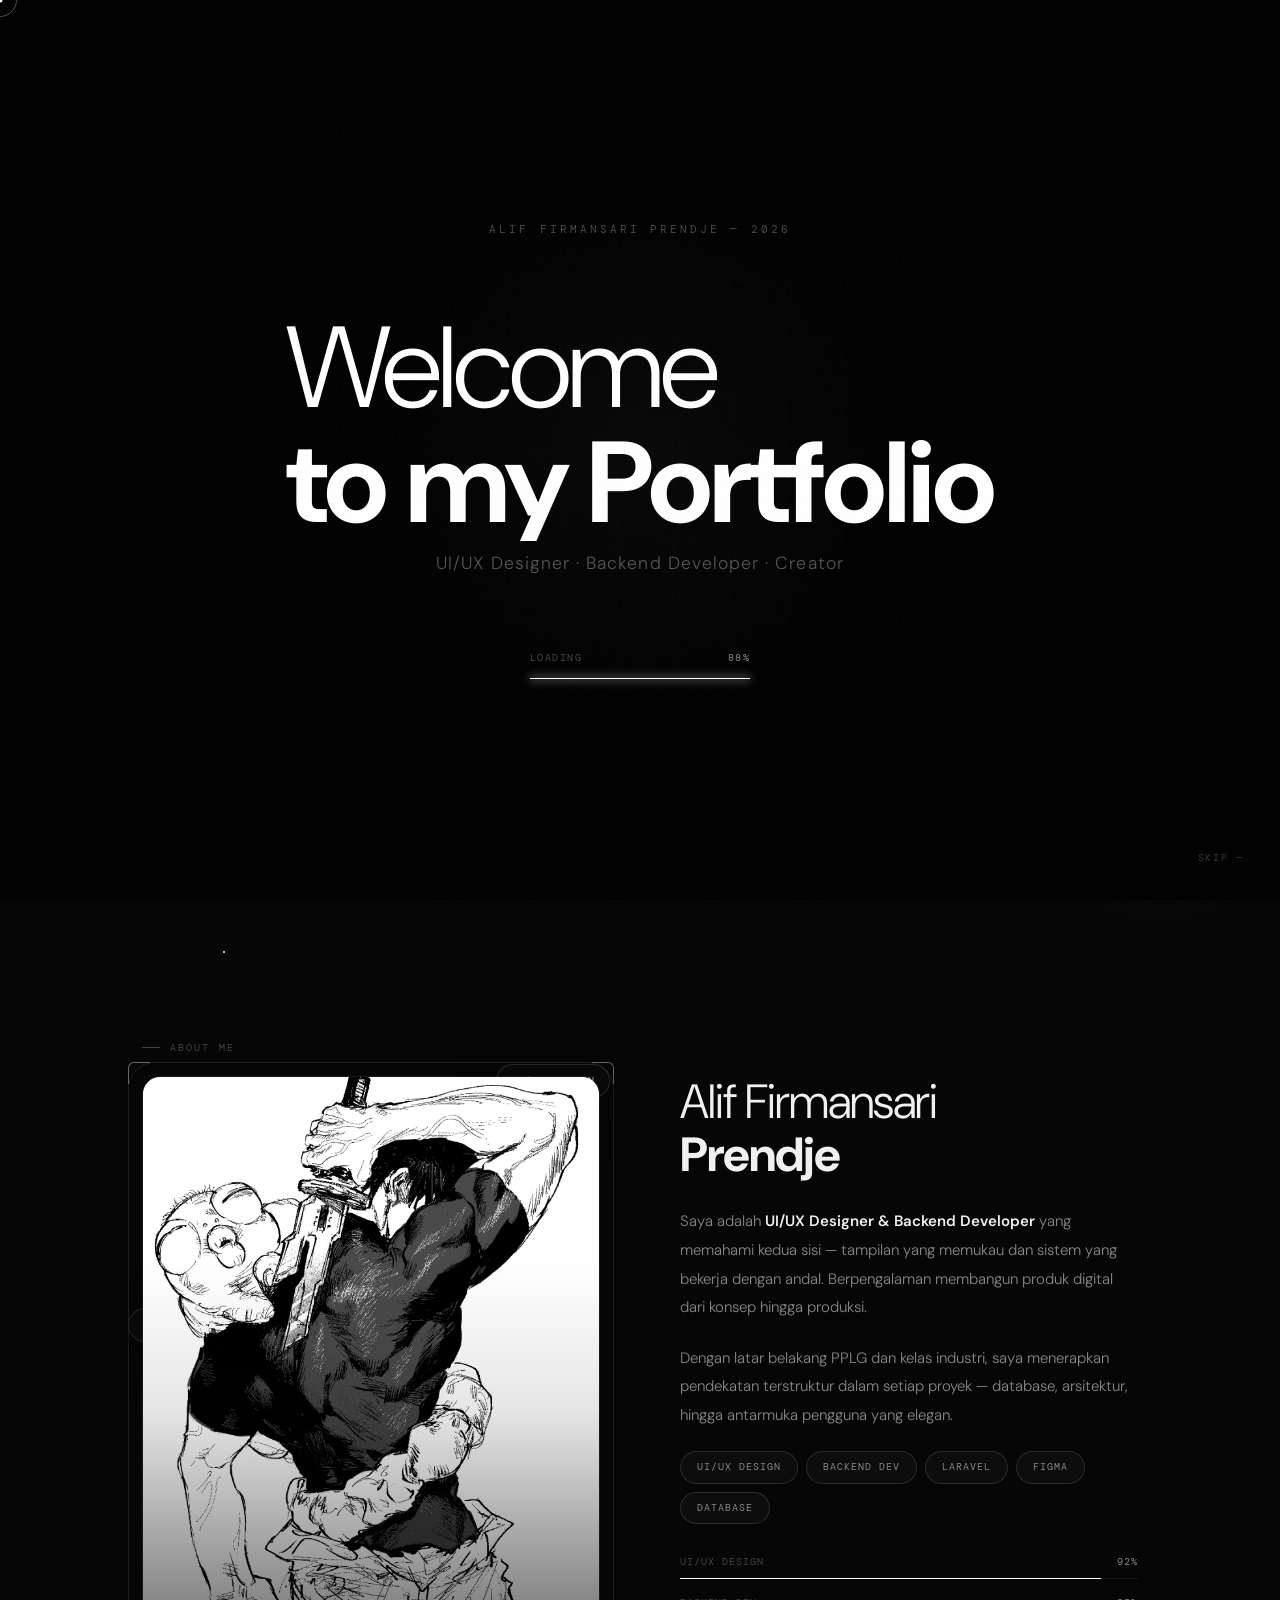
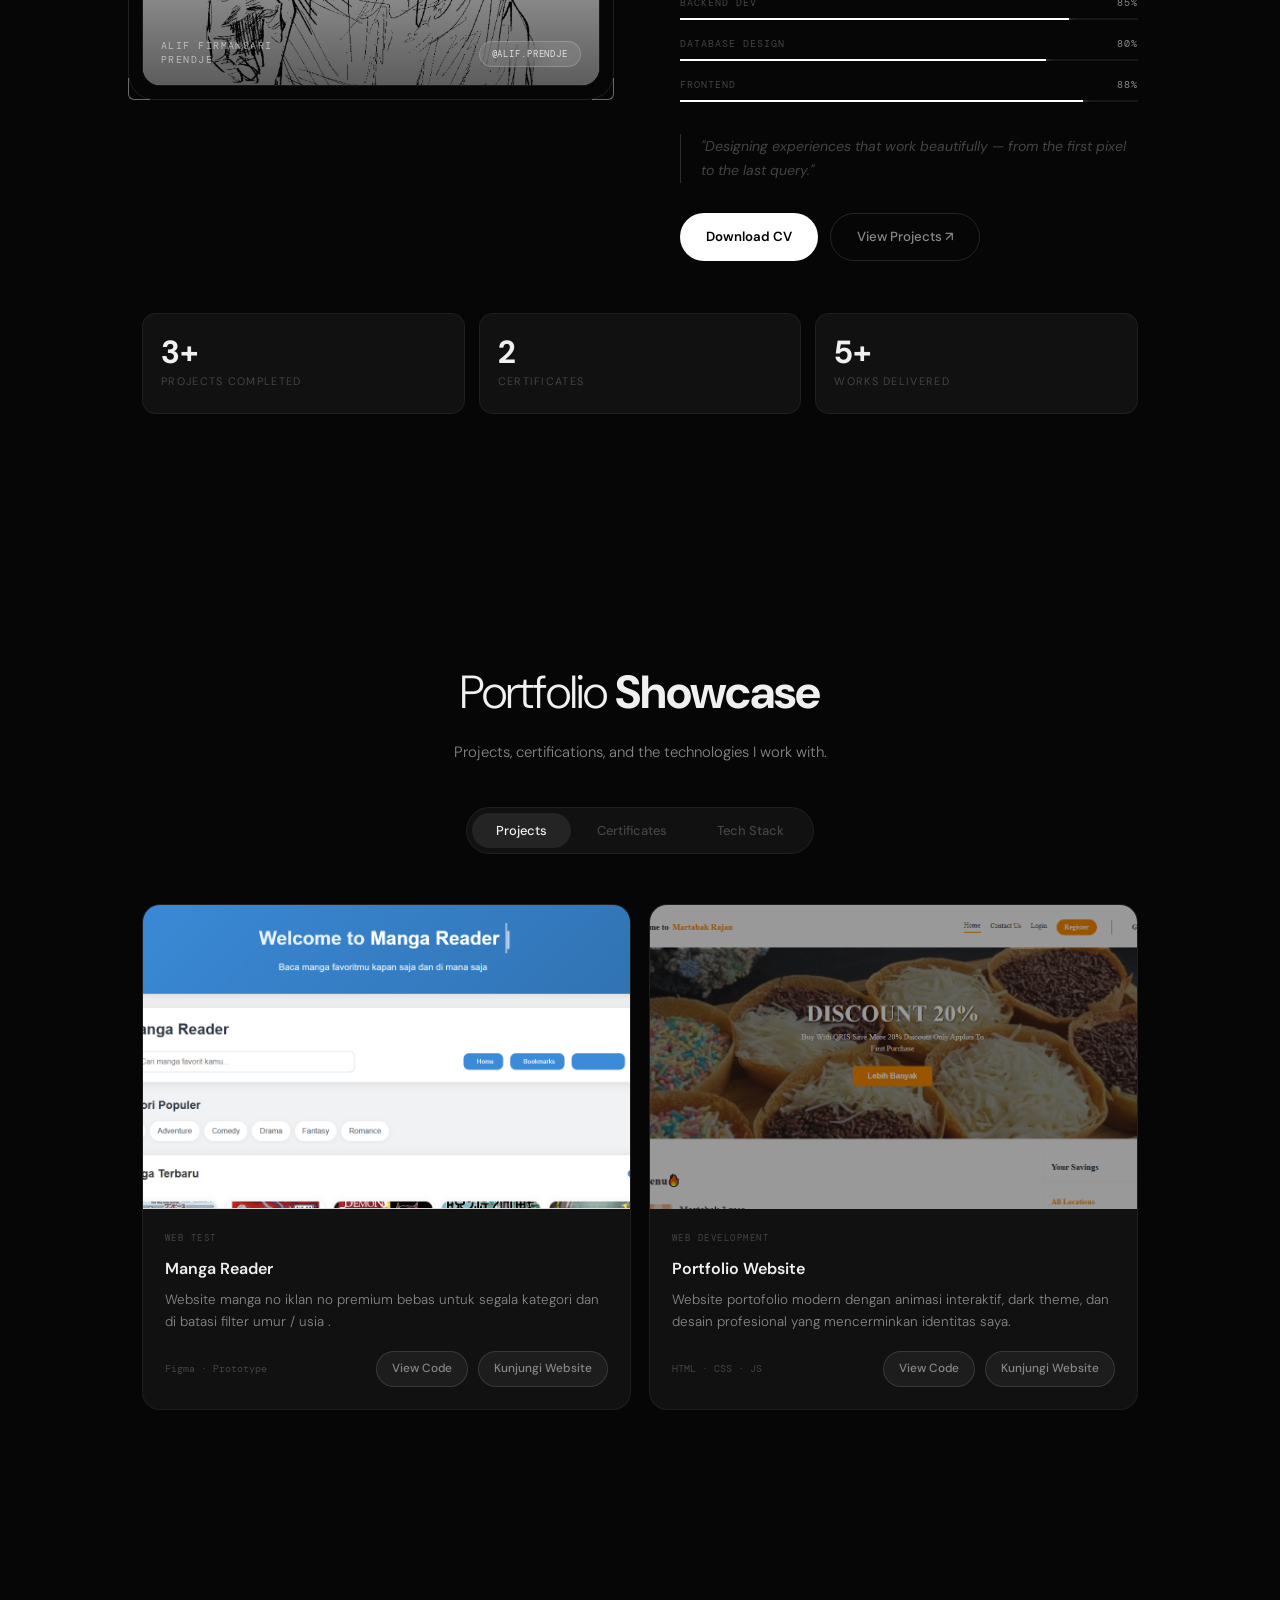
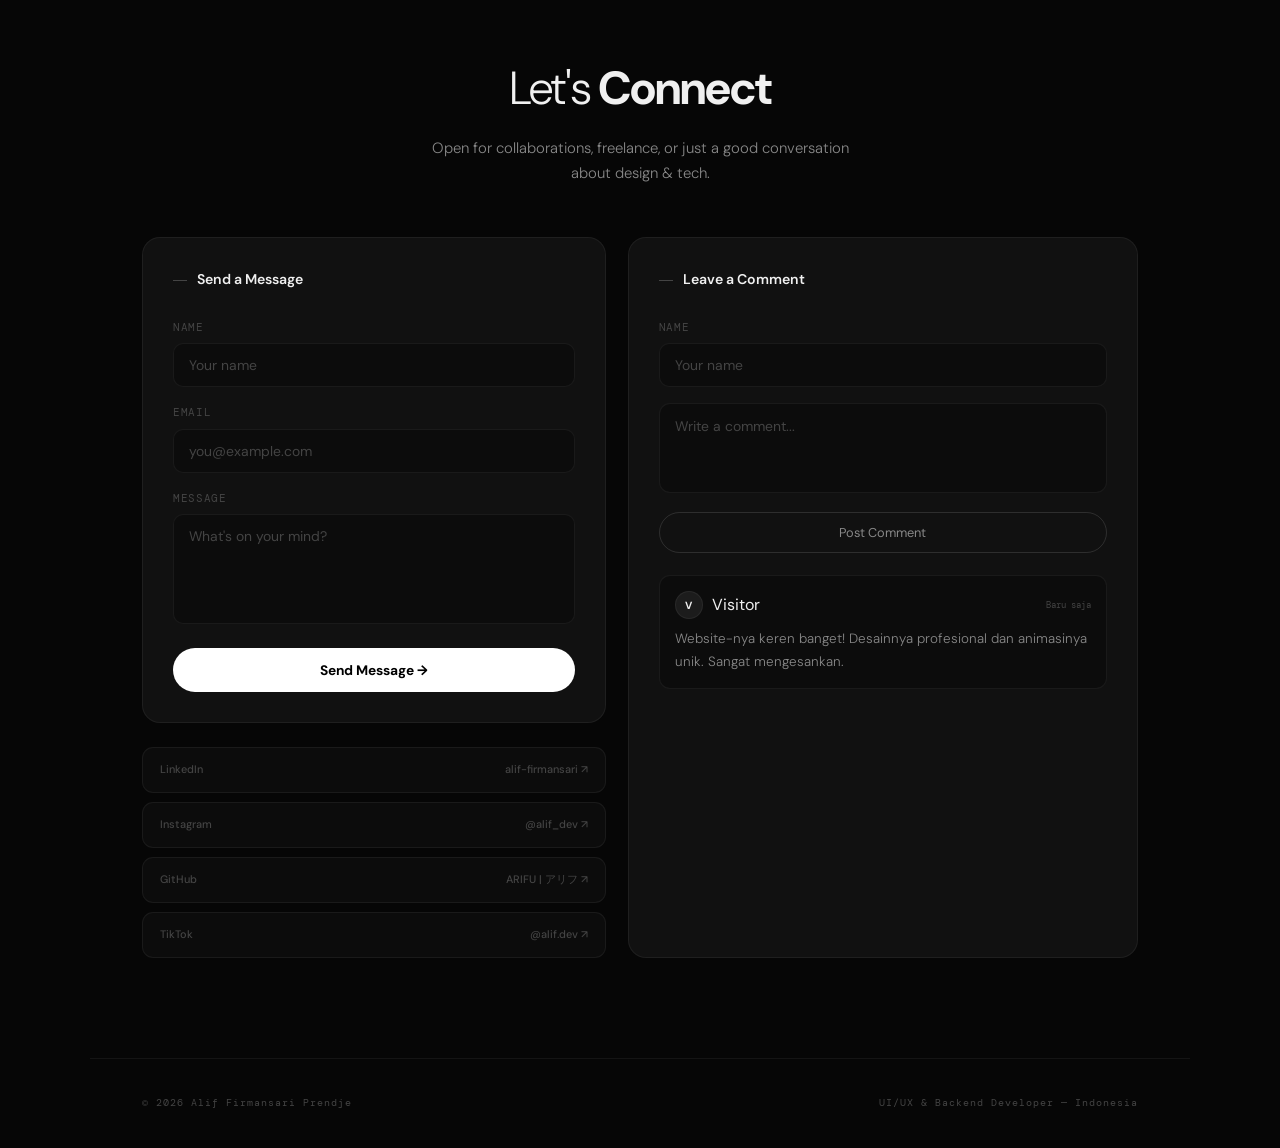
==== commit b721b014: "update" ====
--- a/index.html
+++ b/index.html
@@ -304,6 +304,24 @@
 
 /* ID Card */
 .card-side{display:flex;flex-direction:column;align-items:center;position:relative}
+.home-photo-card{position:relative;width:260px;max-width:100%;margin:0 auto}
+.home-photo-name-banner{position:absolute;top:-22px;left:50%;transform:translateX(-50%);z-index:2;
+  background:rgba(255,255,255,0.08);border:1px solid rgba(255,255,255,0.12);
+  border-radius:999px;padding:10px 18px;font-family:'DM Mono',monospace;font-size:.72rem;
+  letter-spacing:.14em;color:var(--t);text-transform:uppercase;backdrop-filter:blur(12px);}
+.home-photo-wrap{position:relative;width:100%;aspect-ratio:3/4;border-radius:24px;overflow:hidden;
+  border:1px solid rgba(255,255,255,0.12);background:#111;box-shadow:0 35px 80px rgba(0,0,0,.45);}
+.home-photo-wrap img{width:100%;height:100%;object-fit:cover;display:block;transition:transform .6s ease,filter .6s ease;}
+.home-photo-wrap:hover img{transform:scale(1.03);filter:contrast(1.08)}
+.home-photo-chip{position:absolute;left:16px;top:50%;transform:translateY(-50%);
+  background:rgba(255,255,255,0.08);border:1px solid rgba(255,255,255,0.12);
+  border-radius:999px;padding:10px 14px;font-family:'DM Mono',monospace;font-size:.68rem;
+  letter-spacing:.12em;color:var(--t2);text-transform:uppercase;backdrop-filter:blur(12px);}
+.home-photo-chip.bottom-right{left:auto;right:16px;top:auto;bottom:16px;transform:none;}
+.home-photo-caption{position:absolute;bottom:18px;left:18px;right:18px;
+  display:flex;justify-content:space-between;align-items:center;gap:12px;pointer-events:none;}
+.home-photo-subtitle{font-family:'DM Mono',monospace;font-size:.62rem;color:rgba(255,255,255,.75);letter-spacing:.14em;text-transform:uppercase;}
+
 .lanyard-hook{width:14px;height:14px;border-radius:50%;border:1.5px solid rgba(255,255,255,0.18);margin:0 auto}
 .lanyard-line{width:1.5px;height:88px;background:linear-gradient(to bottom,transparent,rgba(255,255,255,0.14));margin:0 auto}
 .id-card{
@@ -503,7 +521,8 @@
 
 /* Skill bars — animated on reveal */
 .skill-bars{display:flex;flex-direction:column;gap:16px;margin-bottom:32px}
-.skill-item{}
+.skill-item{
+}
 .skill-head{
   display:flex;justify-content:space-between;
   font-family:'DM Mono',monospace;font-size:.62rem;
@@ -584,37 +603,77 @@
 .cert-grid{display:grid;grid-template-columns:repeat(2,1fr);gap:18px}
 .cert-card{
   background:var(--surface);border:1px solid var(--b);border-radius:18px;overflow:hidden;
-  transition:transform .35s cubic-bezier(.22,1,.36,1),border-color .3s;
+  transition:transform .35s cubic-bezier(.22,1,.36,1),border-color .3s;cursor:pointer;
 }
 .cert-card:hover{transform:translateY(-4px);border-color:var(--b2)}
 .cert-card img{width:100%;aspect-ratio:4/3;object-fit:cover;display:block;filter:grayscale(40%);transition:filter .4s}
 .cert-card:hover img{filter:grayscale(0%)}
 .cert-label{padding:14px 18px;font-family:'DM Mono',monospace;font-size:.63rem;letter-spacing:.1em;color:var(--t3);text-transform:uppercase}
-.tech-grid{display:grid;grid-template-columns:repeat(5,1fr);gap:11px}
+.cert-modal{position:fixed;inset:0;z-index:1100;display:none;align-items:center;justify-content:center;padding:28px}
+.cert-modal.open{display:flex}
+.cert-modal-backdrop{position:absolute;inset:0;background:rgba(0,0,0,0.76);backdrop-filter:blur(8px)}
+.cert-modal-panel{
+  position:relative;z-index:1;width:min(860px,100%);background:#121212;border:1px solid var(--b2);
+  border-radius:20px;overflow:hidden;display:grid;grid-template-columns:1.05fr .95fr;box-shadow:0 30px 80px rgba(0,0,0,0.55);
+}
+.cert-modal-image-wrap{background:#0a0a0a}
+.cert-modal-image-wrap img{width:100%;height:100%;object-fit:cover;display:block}
+.cert-modal-content{padding:28px 26px;display:flex;flex-direction:column;gap:14px}
+.cert-modal-kicker{font-family:'DM Mono',monospace;font-size:.58rem;letter-spacing:.16em;color:var(--t3);text-transform:uppercase}
+.cert-modal-title{font-size:1.3rem;font-weight:700;line-height:1.25}
+.cert-modal-text{font-size:.9rem;color:var(--t2);line-height:1.75}
+.cert-modal-meta{display:flex;flex-wrap:wrap;gap:10px;margin-top:auto}
+.cert-modal-meta span{
+  background:rgba(255,255,255,0.04);border:1px solid var(--b2);border-radius:999px;
+  padding:7px 13px;font-family:'DM Mono',monospace;font-size:.58rem;letter-spacing:.1em;color:var(--t2);
+}
+.cert-modal-close{
+  position:absolute;top:12px;right:12px;z-index:2;width:36px;height:36px;border-radius:50%;
+  border:1px solid var(--b2);background:#0f0f0f;color:#fff;cursor:pointer;
+}
+@media (max-width: 760px){
+  .cert-modal-panel{grid-template-columns:1fr}
+  .cert-modal-image-wrap{max-height:280px}
+}
+.tech-grid{display:grid;grid-template-columns:repeat(3,1fr);gap:14px}
 .tech-card{
-  background:var(--surface);border:1px solid var(--b);border-radius:var(--r);
-  padding:26px 10px;text-align:center;transition:all .3s cubic-bezier(.22,1,.36,1);cursor:default;
-}
-.tech-card:hover{border-color:var(--b2);transform:translateY(-4px);background:#181818}
-.tech-icon{font-size:1.7rem;margin-bottom:9px;display:block}
+  background:linear-gradient(180deg,#141414,#0d0d0d);border:1px solid var(--b);
+  border-radius:18px;padding:22px 14px;text-align:center;transition:all .35s cubic-bezier(.22,1,.36,1);cursor:pointer;
+  position:relative;overflow:hidden;
+}
+.tech-card:hover{border-color:var(--b2);transform:translateY(-4px);background:linear-gradient(180deg,#1a1a1a,#0f0f0f)}
+.tech-card::after{
+  content:'';position:absolute;inset:auto 12px 0 12px;height:1px;background:linear-gradient(90deg,transparent,rgba(255,255,255,0.16),transparent);opacity:.5;
+}
+.tech-icon{font-size:1.9rem;margin-bottom:10px;display:block;filter:drop-shadow(0 0 18px rgba(255,255,255,.12))}
+.tech-icon-frontend{color:#f4d35e}
+.tech-icon-backend{color:#9be7ff}
+.tech-icon-language{color:#b7f7b9}
 .tech-name{font-size:.7rem;color:var(--t2);font-weight:500}
 .tech-expand{
-  grid-column:span 2;cursor:none;border-color:var(--b2);position:relative;overflow:hidden;
+  cursor:pointer;border-color:var(--b2);position:relative;overflow:hidden;
   background:linear-gradient(135deg,#131313,#0e0e0e);
+  box-shadow:inset 0 1px 0 rgba(255,255,255,.02);
 }
 .tech-expand::before{content:'';position:absolute;inset:0;
-  background:radial-gradient(ellipse at 50% 0%,rgba(255,255,255,0.04),transparent 65%);opacity:0;transition:opacity .3s}
+  background:radial-gradient(ellipse at 50% 0%,rgba(255,255,255,0.06),transparent 65%);opacity:0;transition:opacity .3s}
 .tech-expand:hover::before,.tech-expand.open::before{opacity:1}
 .tech-expand-title{font-size:.86rem;font-weight:700;display:block;margin-bottom:4px}
 .tech-expand-hint{font-size:.63rem;color:var(--t3)}
-.tech-expand-content{max-height:0;overflow:hidden;opacity:0;transition:max-height .4s ease,opacity .3s;margin-top:12px;text-align:left;padding:0 10px;font-size:.82rem;color:var(--t2);line-height:1.6;}
-.tech-expand.open .tech-expand-content{max-height:240px;opacity:1}
+.tech-expand-content{
+  max-height:0;overflow:hidden;opacity:0;transform:translateY(8px);
+  transition:max-height .45s ease,opacity .3s ease,transform .35s ease;
+  margin-top:12px;text-align:left;padding:0 10px;font-size:.82rem;color:var(--t2);line-height:1.6;
+}
+.tech-expand.open .tech-expand-content{max-height:260px;opacity:1;transform:translateY(0)}
 .expand-tags{display:flex;flex-wrap:wrap;gap:7px;justify-content:center;margin-top:13px;
   max-height:0;overflow:hidden;opacity:0;transition:max-height .4s ease,opacity .3s}
-.tech-expand.open .expand-tags{max-height:120px;opacity:1}
+.tech-expand.open .expand-tags{max-height:180px;opacity:1}
 .etag{padding:4px 11px;border:1px solid var(--b2);border-radius:50px;
   font-size:.66rem;color:var(--t2);background:rgba(255,255,255,0.04);
   animation:tagPop .3s ease both}
+.skill-group{margin-bottom:10px}
+.skill-group strong{display:block;margin-bottom:5px;color:var(--t);font-size:.72rem;letter-spacing:.08em;text-transform:uppercase}
 @keyframes tagPop{from{opacity:0;transform:scale(.88)}to{opacity:1;transform:scale(1)}}
 
 /* ═══════════════════════════════════
@@ -666,8 +725,8 @@
 .btn-post:hover{border-color:rgba(255,255,255,.28);color:var(--t)}
 .comment-item{padding:15px;background:#0c0c0c;border:1px solid var(--b);border-radius:11px;margin-bottom:9px}
 .comment-user{display:flex;align-items:center;gap:9px;margin-bottom:9px}
-.comment-avatar{width:28px;height:28px;border-radius:50%;background:#1c1c1c;border:1px solid var(--b)}
-.comment-name{font-size:.8rem;font-weight:600}
+  .comment-avatar{width:28px;height:28px;border-radius:50%;background:#1c1c1c;border:1px solid var(--b);display:flex;align-items:center;justify-content:center;overflow:hidden;}
+  .comment-initials{font-size:.65rem;font-weight:700;color:var(--t);letter-spacing:.08em;text-transform:uppercase}
 .comment-date{font-family:'DM Mono',monospace;font-size:.58rem;color:var(--t3);margin-left:auto}
 .comment-text{font-size:.84rem;color:var(--t2);line-height:1.65;font-weight:300}
 
@@ -760,7 +819,7 @@
 <div id="intro">
   <div class="intro-grid"></div>
   <div class="intro-vignette"></div>
-  <span class="intro-logo">Alif Firmansari Prendje — 2025</span>
+  <span class="intro-logo">Alif Firmansari Prendje — 2026</span>
   <div class="intro-tw">
     <h1 class="intro-title">Welcome<br><strong>to my Portfolio</strong></h1>
   </div>
@@ -818,29 +877,12 @@
     </div>
 
     <div class="card-side rv d2">
-      <div class="card-aura"></div>
-      <div class="lanyard-hook"></div>
-      <div class="lanyard-line"></div>
-      <div class="id-card">
-        <div class="card-inner">
-          <div class="eye-scene" id="eyeScene">
-            <div class="eye-wrap">
-              <div class="eye-lid top"></div>
-              <div class="eye-lid bottom"></div>
-              <div class="iris-wrap">
-                <div class="iris" id="iris">
-                  <div class="pupil" id="pupil"></div>
-                  <div class="eye-shine"></div>
-                  <div class="eye-shine s"></div>
-                </div>
-              </div>
-            </div>
-            <div class="eye-scan"></div>
-          </div>
-        </div>
-        <div class="card-footer">
-          <div class="card-name">Alif Firmansari Prendje</div>
-          <div class="card-role-tag">UI/UX &amp; Backend Developer</div>
+      <div class="home-photo-card">
+        <div class="home-photo-name-banner">Alif Firmansari Prendje</div>
+        <div class="home-photo-wrap">
+          <img src="img/k.jpg" alt="Foto Alif Firmansari Prendje" onerror="this.src='';this.parentElement.style.background='#1a1a1a'">
+          <div class="home-photo-chip">UI/UX</div>
+          <div class="home-photo-chip bottom-right">Jurusan: PPLG</div>
         </div>
       </div>
     </div>
@@ -865,7 +907,7 @@
       <div class="about-chip chip-2">Backend Dev</div>
 
       <div class="about-photo-wrap">
-        <img src="img/k.jpg" alt="Alif Firmansari Prendje"
+        <img src="img/n.jpeg" alt="Alif Firmansari Prendje"
           onerror="this.src='';this.parentElement.style .background='#1a1a1a'">
         <div class="about-photo-overlay"></div>
         <div class="about-photo-tag">
@@ -947,13 +989,13 @@
   <div class="tab-panel active" id="panel-projects">
     <div class="proj-grid">
       <article class="proj-card rv d1">
-        <div class="proj-thumb"><img src="img/ss.png
+        <div class="proj-thumb"><img src="img/n.png
           " alt="OSIM" onerror="this.style.display='none'"></div>
         <div class="proj-body">
-          <span class="proj-tag">UI/UX Design</span>
-          <h3 class="proj-h3">OSIM Management System</h3>
-          <p class="proj-p">Desain UI/UX berbasis Figma untuk sistem organisasi OSIS, dilengkapi arsip digital dan manajemen kegiatan sekolah.</p>
-          <div class="proj-foot"><span class="proj-meta">Figma · Prototype</span><div class="proj-actions"><a href="#" class="btn-sm">View Code</a><a href="#" class="btn-sm">Kunjungi Website</a></div></div>
+          <span class="proj-tag">Web Test</span>
+          <h3 class="proj-h3">Manga Reader </h3>
+          <p class="proj-p">Website manga no iklan no premium bebas untuk segala kategori dan di  batasi filter umur / usia .</p>
+          <div class="proj-foot"><span class="proj-meta">Figma · Prototype</span><div class="proj-actions"><a href="#" class="btn-sm">View Code</a><a href="Projeck/WEB MANGA/INDEX.HTML" class="btn-sm">Kunjungi Website</a></div></div>
         </div>
       </article>
       <article class="proj-card rv d2">
@@ -970,33 +1012,103 @@
 
   <div class="tab-panel" id="panel-certs">
     <div class="cert-grid">
-      <div class="cert-card rv d1">
-        <img src="img/f.jpg" alt="Sertifikat PKL" onerror="this.style.display='none'">
+      <div class="cert-card rv d1" role="button" tabindex="0"
+        data-title="Sertifikat PKL — Praktek Kerja Lapangan"
+        data-image="img/sertivkat 1.png"
+        data-date="2024"
+        data-issuer="SMK / Kampus"
+        data-desc="Sertifikat ini menandai pengalaman kerja praktik yang saya jalani dalam lingkungan nyata, khususnya pada bidang pengembangan aplikasi dan pemecahan masalah kerja."
+      >
+        <img src="img/sertivkat 1.png" alt="Sertifikat WENBINAR" onerror="this.style.display='none'">
         <div class="cert-label">Sertifikat PKL — Praktek Kerja Lapangan</div>
       </div>
-      <div class="cert-card rv d2">
-        <img src="img/f.jpg" alt="Sertifikat Web" onerror="this.style.display='none'">
-        <div class="cert-label">Sertifikat Pengembangan Web</div>
+      <div class="cert-card rv d2" role="button" tabindex="0"
+        data-title="Sertifikat JLPT N5 — Japanese Language Proficiency Test(Migi - Test 1)"
+        data-image="img/SnT1.png"
+        data-date="2026"
+        data-issuer="NIHON-GO"
+        data-desc="Sertifikat ini menunjukkan Bahwa saya sudah ditahap N5."
+      >
+        <img src="img/SnT1.png" alt="Sertifikat JLPT" onerror="this.style.display='none'">
+        <div class="cert-label">Sertifikat JLPT N5 — Japanese Language Proficiency Test(Migi - Test 1)</div>
       </div>
     </div>
   </div>
 
   <div class="tab-panel" id="panel-stack">
     <div class="tech-grid">
-      <div class="tech-card tech-expand rv" id="techExpand" role="button" tabindex="0" aria-expanded="false">
-        <span class="tech-icon">⚡</span>
-        <span class="tech-expand-title">Frontend Magic</span>
+      <div class="tech-card tech-expand rv" id="techFrontend" role="button" tabindex="0" aria-expanded="false">
+        <span class="tech-icon tech-icon-frontend">⚡</span>
+        <span class="tech-expand-title">Frontend</span>
         <span class="tech-expand-hint">Click to expand</span>
+        <div class="tech-expand-content">
+          <div class="skill-group">
+            <strong>Frontend Skills</strong>
+            <span>HTML5, CSS3, JavaScript, Responsive, Flexbox, Grid</span>
+          </div>
+        </div>
         <div class="expand-tags">
           <span class="etag">HTML5</span><span class="etag">CSS3</span>
           <span class="etag">JavaScript</span><span class="etag">Responsive</span>
           <span class="etag">Flexbox</span><span class="etag">Grid</span>
-          <span class="etag">Animations</span><span class="etag">Figma</span>
         </div>
       </div>
-      
-    
+
+      <div class="tech-card tech-expand rv" id="techBackend" role="button" tabindex="0" aria-expanded="false">
+        <span class="tech-icon tech-icon-backend">🛠️</span>
+        <span class="tech-expand-title">Backend</span>
+        <span class="tech-expand-hint">Click to expand</span>
+        <div class="tech-expand-content">
+          <div class="skill-group">
+            <strong>Backend Skills</strong>
+            <span>Node.js, PHP, API, Database, RESTful, Authentication</span>
+          </div>
+        </div>
+        <div class="expand-tags">
+          <span class="etag">Node.js</span><span class="etag">PHP</span>
+          <span class="etag">API</span><span class="etag">Database</span>
+          <span class="etag">RESTful</span><span class="etag">Auth</span>
+        </div>
+      </div>
+
+      <div class="tech-card tech-expand rv" id="techLanguage" role="button" tabindex="0" aria-expanded="false">
+        <span class="tech-icon tech-icon-language">🌐</span>
+        <span class="tech-expand-title">Languages</span>
+        <span class="tech-expand-hint">Click to expand</span>
+        <div class="tech-expand-content">
+          <div class="skill-group">
+            <strong>Language Skills</strong>
+            <span>English, Indonesia, Japanese</span>
+          </div>
+        </div>
+        <div class="expand-tags">
+          <span class="etag">English</span><span class="etag">Indonesia</span>
+          <span class="etag">Japanese</span>
+        </div>
+      </div>
+    </div>
+  </div>
+
 </section>
+
+<div class="cert-modal" id="certModal" aria-hidden="true">
+  <div class="cert-modal-backdrop" data-close="true"></div>
+  <div class="cert-modal-panel" role="dialog" aria-modal="true" aria-labelledby="certModalTitle">
+    <button type="button" class="cert-modal-close" id="certModalClose" aria-label="Tutup detail sertifikat">×</button>
+    <div class="cert-modal-image-wrap">
+      <img id="certModalImg" src="" alt="Detail sertifikat">
+    </div>
+    <div class="cert-modal-content">
+      <span class="cert-modal-kicker">Certificate detail</span>
+      <h3 class="cert-modal-title" id="certModalTitle">Judul sertifikat</h3>
+      <p class="cert-modal-text" id="certModalDesc">Deskripsi sertifikat</p>
+      <div class="cert-modal-meta">
+        <span id="certModalDate">2025</span>
+        <span id="certModalIssuer">Issuer</span>
+      </div>
+    </div>
+  </div>
+</div>
 
 <!-- ════════════════ CONTACT ════════════════ -->
 <section id="contact">
@@ -1009,37 +1121,30 @@
       <div class="c-card rv d1">
         <div class="c-card-h">Send a Message</div>
         <form id="cForm">
-          <div class="form-field"><label>Name</label><input type="text" placeholder="Your name" required></div>
-          <div class="form-field"><label>Email</label><input type="email" placeholder="you@example.com" required></div>
-          <div class="form-field"><label>Message</label><textarea placeholder="What's on your mind?" required></textarea></div>
+          <div class="form-field"><label>Name</label><input id="contactName" type="text" placeholder="Your name" required></div>
+          <div class="form-field"><label>Email</label><input id="contactEmail" type="email" placeholder="you@example.com" required></div>
+          <div class="form-field"><label>Message</label><textarea id="contactMessage" placeholder="What's on your mind?" required></textarea></div>
           <button type="submit" class="btn-submit">Send Message →</button>
         </form>
       </div>
       <div class="social-list rv d2">
-        <a href="#" class="soc-link"><span>LinkedIn</span><span>in/alif-firmansari ↗</span></a>
-        <a href="#" class="soc-link"><span>Instagram</span><span>@alif_dev ↗</span></a>
-        <a href="#" class="soc-link"><span>GitHub</span><span>github.com/alif ↗</span></a>
-        <a href="#" class="soc-link"><span>TikTok</span><span>@alif.dev ↗</span></a>
+        <a href="https://www.linkedin.com/jobs/" class="soc-link"><span>LinkedIn</span><span>alif-firmansari ↗</span></a>
+        <a href="https://www.instagram.com/alif11_dev/" class="soc-link"><span>Instagram</span><span>@alif_dev ↗</span></a>
+        <a href="https://github.com/ARI20011" class="soc-link"><span>GitHub</span><span>ARIFU | アリフ ↗</span></a>
+        <a href="https://www.tiktok.com/@ari245679" class="soc-link"><span>TikTok</span><span>@alif.dev ↗</span></a>
       </div>
     </div>
     <div class="c-card comment-area rv d2">
       <div class="c-card-h">Leave a Comment</div>
-      <div class="form-field"><label>Name</label><input type="text" placeholder="Your name"></div>
-      <textarea class="comment-box" placeholder="Write a comment..."></textarea>
-      <button class="btn-post">Post Comment</button>
-      <div class="comment-item">
-        <div class="comment-user">
-          <div class="comment-avatar"></div>
-          <span class="comment-name">Visitor</span>
-          <span class="comment-date">Today</span>
-        </div>
-        <p class="comment-text">Website-nya keren banget! Desainnya profesional dan animasinya unik. Sangat mengesankan.</p>
-      </div>
+      <div class="form-field"><label>Name</label><input id="commentName" type="text" placeholder="Your name"></div>
+      <textarea id="commentText" class="comment-box" placeholder="Write a comment..."></textarea>
+      <button id="commentPost" class="btn-post">Post Comment</button>
+      <div id="commentsList"></div>
     </div>
   </div>
 </section>
 
-<footer class="rv">6
+<footer class="rv">
   <span class="footer-l">© 2026 Alif Firmansari Prendje</span>
   <span class="footer-r">UI/UX &amp; Backend Developer — Indonesia</span>
 </footer>
@@ -1169,18 +1274,231 @@
   });
 });
 
+/* ── Certificate modal detail ── */
+const certModal=document.getElementById('certModal');
+const certModalImg=document.getElementById('certModalImg');
+const certModalTitle=document.getElementById('certModalTitle');
+const certModalDesc=document.getElementById('certModalDesc');
+const certModalDate=document.getElementById('certModalDate');
+const certModalIssuer=document.getElementById('certModalIssuer');
+const certModalClose=document.getElementById('certModalClose');
+
+function openCertModal(card){
+  if(!certModal||!certModalImg||!certModalTitle||!certModalDesc||!certModalDate||!certModalIssuer) return;
+  certModalImg.src=card.dataset.image || '';
+  certModalImg.alt=card.dataset.title || 'Sertifikat';
+  certModalTitle.textContent=card.dataset.title || 'Sertifikat';
+  certModalDesc.textContent=card.dataset.desc || 'Detail sertifikat belum tersedia.';
+  certModalDate.textContent=card.dataset.date || '—';
+  certModalIssuer.textContent=card.dataset.issuer || '—';
+  certModal.classList.add('open');
+  certModal.setAttribute('aria-hidden','false');
+  document.body.classList.add('no-scroll');
+  sfx('open');
+}
+
+function closeCertModal(){
+  if(!certModal) return;
+  certModal.classList.remove('open');
+  certModal.setAttribute('aria-hidden','true');
+  document.body.classList.remove('no-scroll');
+  sfx('close');
+}
+
+document.querySelectorAll('.cert-card').forEach(card=>{
+  card.addEventListener('click',()=>openCertModal(card));
+  card.addEventListener('keydown',e=>{
+    if(e.key==='Enter' || e.key===' '){
+      e.preventDefault();
+      openCertModal(card);
+    }
+  });
+});
+
+certModalClose?.addEventListener('click', closeCertModal);
+certModal?.addEventListener('click', e=>{
+  if(e.target.matches('[data-close="true"]')) closeCertModal();
+});
+document.addEventListener('keydown', e=>{
+  if(e.key==='Escape' && certModal?.classList.contains('open')) closeCertModal();
+});
+
 /* ── Tech expand ── */
-const techEx=document.getElementById('techExpand');
-techEx?.addEventListener('click',()=>{const o=techEx.classList.toggle('open');techEx.setAttribute('aria-expanded',o);sfx(o?'magic':'click');});
-techEx?.addEventListener('keydown',e=>{if(e.key==='Enter'||e.key===' '){e.preventDefault();techEx.click();}});
+document.querySelectorAll('.tech-expand').forEach(card => {
+  card.addEventListener('click', () => {
+    const isOpen = card.classList.contains('open');
+
+    document.querySelectorAll('.tech-expand').forEach(item => {
+      item.classList.remove('open');
+      item.setAttribute('aria-expanded', 'false');
+    });
+
+    if (!isOpen) {
+      card.classList.add('open');
+      card.setAttribute('aria-expanded', 'true');
+    }
+
+    sfx(isOpen ? 'close' : 'magic');
+  });
+
+  card.addEventListener('keydown', e => {
+    if (e.key === 'Enter' || e.key === ' ') {
+      e.preventDefault();
+      card.click();
+    }
+  });
+});
 
 /* ── Contact form ── */
-document.getElementById('cForm')?.addEventListener('submit',e=>{
-  e.preventDefault();sfx('open');
-  const btn=e.target.querySelector('.btn-submit');
-  btn.textContent='✓ Sent!';btn.style.background='#1a1a1a';btn.style.color='#fff';
-  setTimeout(()=>{btn.textContent='Send Message →';btn.style.background='';btn.style.color='';},2500);
-});
+// Contact form: send via EmailJS if configured, otherwise fallback to mailto
+(function(){
+  const EMAILJS_USER_ID = 'YOUR_EMAILJS_USER_ID'; // replace with your EmailJS user ID
+  const EMAILJS_SERVICE_ID = 'YOUR_SERVICE_ID'; // replace with your EmailJS service ID
+  const EMAILJS_TEMPLATE_ID = 'YOUR_TEMPLATE_ID'; // replace with your EmailJS template ID
+  const OWNER_EMAIL = 'alifprendje@gmail.com'; // owner copy
+  const MY_EMAIL = 'your@email.com'; // replace with your email
+
+  function useEmailJS(){
+    return EMAILJS_USER_ID && EMAILJS_SERVICE_ID && EMAILJS_TEMPLATE_ID && EMAILJS_USER_ID.indexOf('YOUR')===-1;
+  }
+
+  // load EmailJS SDK dynamically if needed
+  function loadEmailJSSDK(cb){
+    if(window.emailjs) return cb();
+    const s=document.createElement('script');
+    s.src='https://cdn.emailjs.com/sdk/2.3.2/email.min.js';
+    s.onload=()=>{ if(window.emailjs && EMAILJS_USER_ID && EMAILJS_USER_ID.indexOf('YOUR')===-1) emailjs.init(EMAILJS_USER_ID); cb(); };
+    document.head.appendChild(s);
+  }
+
+  const cForm=document.getElementById('cForm');
+  cForm?.addEventListener('submit', async function(e){
+    e.preventDefault(); sfx('open');
+    const btn=this.querySelector('.btn-submit');
+    const name=document.getElementById('contactName')?.value.trim()||'Anonymous';
+    const email=document.getElementById('contactEmail')?.value.trim()||'';
+    const message=document.getElementById('contactMessage')?.value.trim()||'';
+    if(!message){ return; }
+    btn.disabled=true; btn.textContent='Sending…'; btn.style.background='#1a1a1a'; btn.style.color='#fff';
+
+    try{
+      if(useEmailJS()){
+        await new Promise((res,rej)=>loadEmailJSSDK(()=>res()));
+        const templateParams={
+          from_name: name,
+          from_email: email,
+          message: message,
+          to_email: OWNER_EMAIL
+        };
+        await emailjs.send(EMAILJS_SERVICE_ID, EMAILJS_TEMPLATE_ID, templateParams);
+      } else {
+        // fallback: open user's mail client with prefilled email to both addresses
+        const subject=encodeURIComponent('Contact from '+(name||'Visitor'));
+        const body=encodeURIComponent(`Name: ${name}%0AEmail: ${email}%0A%0A${message}`);
+        const mailto = `mailto:${MY_EMAIL},${OWNER_EMAIL}?subject=${subject}&body=${body}`;
+        window.location.href = mailto;
+      }
+      btn.textContent='✓ Sent!';
+      setTimeout(()=>{ btn.textContent='Send Message →'; btn.style.background=''; btn.style.color=''; btn.disabled=false; },2500);
+      this.reset();
+    }catch(err){
+      console.error('Send failed',err);
+      btn.textContent='Send Failed';
+      setTimeout(()=>{ btn.textContent='Send Message →'; btn.style.background=''; btn.style.color=''; btn.disabled=false; },2500);
+      alert('Gagal mengirim pesan. Periksa konfigurasi EmailJS atau coba email manual.');
+    }
+  });
+})();
+
+const commentNameInput=document.getElementById('commentName');
+const commentTextInput=document.getElementById('commentText');
+const commentButton=document.getElementById('commentPost');
+const commentsList=document.getElementById('commentsList');
+const COMMENT_STORAGE_KEY='portfolio-comments-v1';
+const COMMENT_LIFETIME_MS=3*24*60*60*1000;
+const DEFAULT_COMMENT={
+  name:'Visitor',
+  text:'Website-nya keren banget! Desainnya profesional dan animasinya unik. Sangat mengesankan.',
+  time:Date.now()
+};
+
+function nameToInitials(name){
+  return name.trim().split(/\s+/).filter(Boolean).slice(0,2).map(w=>w[0].toUpperCase()).join('') || 'V';
+}
+function formatCommentTime(date){
+  const now=new Date();
+  const diff=Math.floor((now - date) / 1000);
+  if(diff < 60) return 'Baru saja';
+  if(diff < 3600) return `${Math.floor(diff / 60)} menit lalu`;
+  if(diff < 86400) return `${Math.floor(diff / 3600)} jam lalu`;
+  if(diff < 172800) return 'Kemarin';
+  return new Intl.DateTimeFormat('id-ID', { day:'numeric', month:'short', year:'numeric' }).format(date);
+}
+function readComments(){
+  try{
+    const saved=JSON.parse(localStorage.getItem(COMMENT_STORAGE_KEY) || '[]');
+    return Array.isArray(saved) ? saved : [];
+  }catch{
+    return [];
+  }
+}
+function saveComments(comments){
+  localStorage.setItem(COMMENT_STORAGE_KEY, JSON.stringify(comments));
+}
+function pruneComments(comments){
+  const now=Date.now();
+  return comments.filter((comment)=>now - new Date(comment.time).getTime() < COMMENT_LIFETIME_MS);
+}
+function getComments(){
+  const comments=pruneComments(readComments());
+  if(!comments.length){
+    saveComments([DEFAULT_COMMENT]);
+    return [DEFAULT_COMMENT];
+  }
+  saveComments(comments);
+  return comments;
+}
+function createCommentCard(name, text, date){
+  const item=document.createElement('div'); item.className='comment-item';
+  const user=document.createElement('div'); user.className='comment-user';
+  const avatar=document.createElement('div'); avatar.className='comment-avatar';
+  const initials=document.createElement('span'); initials.className='comment-initials'; initials.textContent=nameToInitials(name);
+  avatar.appendChild(initials);
+  const nameEl=document.createElement('span'); nameEl.className='comment-name'; nameEl.textContent=name;
+  const dateEl=document.createElement('span'); dateEl.className='comment-date'; dateEl.textContent=formatCommentTime(date);
+  user.append(avatar, nameEl, dateEl);
+  const textEl=document.createElement('p'); textEl.className='comment-text'; textEl.textContent=text;
+  item.append(user, textEl);
+  return item;
+}
+function renderComments(){
+  if(!commentsList) return;
+  commentsList.innerHTML='';
+  const comments=getComments().sort((a,b)=>new Date(b.time)-new Date(a.time));
+  comments.forEach((comment)=>{
+    commentsList.appendChild(createCommentCard(comment.name, comment.text, new Date(comment.time)));
+  });
+}
+function postComment(){
+  if(!commentTextInput || !commentsList) return;
+  const text=commentTextInput.value.trim();
+  if(!text) return;
+  const name=(commentNameInput?.value.trim()) || 'Visitor';
+  const comments=getComments();
+  const nextComment={
+    name,
+    text,
+    time:Date.now()
+  };
+  const updatedComments=[nextComment, ...comments];
+  saveComments(updatedComments);
+  renderComments();
+  commentTextInput.value='';
+  if(commentNameInput) commentNameInput.value='';
+}
+renderComments();
+commentButton?.addEventListener('click', postComment);
+commentTextInput?.addEventListener('keypress', e=>{ if(e.key==='Enter' && !e.shiftKey){ e.preventDefault(); postComment(); } });
 
 /* ── Settings ── */
 document.getElementById('stBtn').addEventListener('click',()=>{document.getElementById('stBox').classList.toggle('open');sfx('click');});
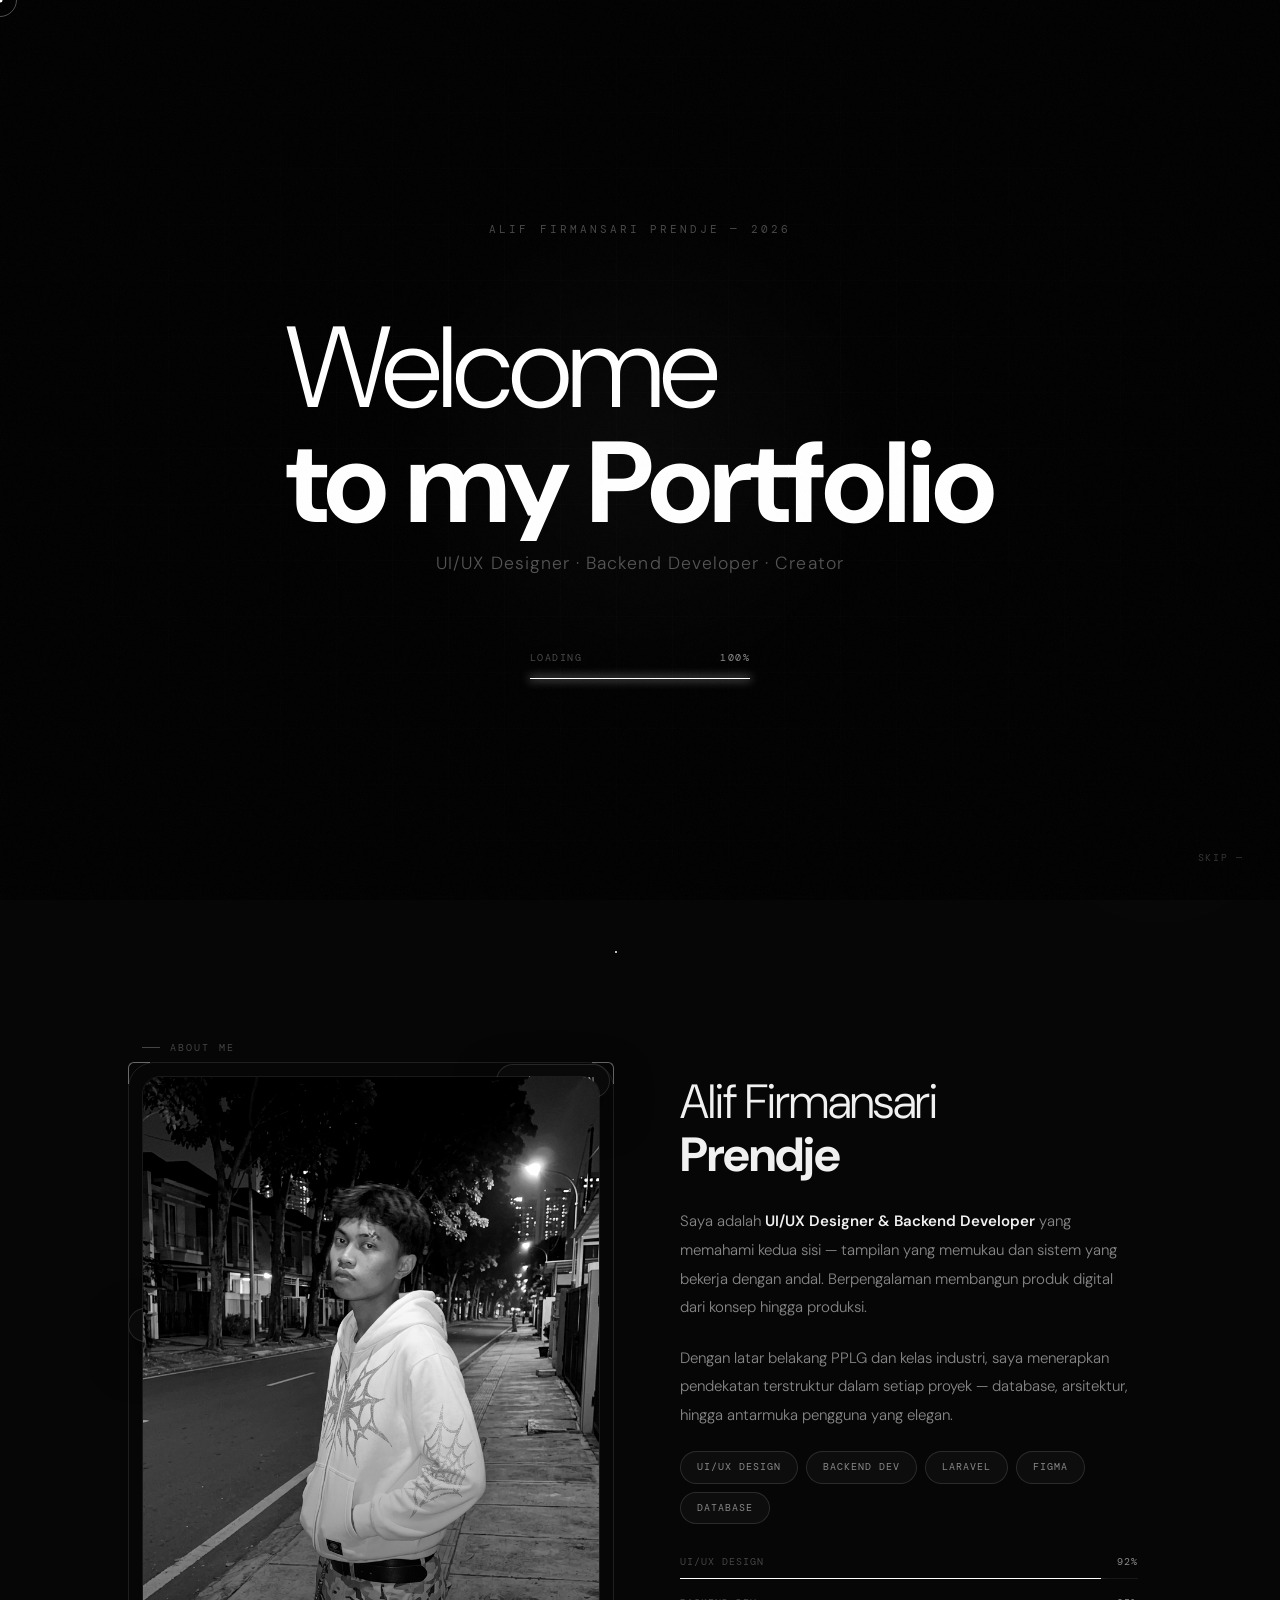
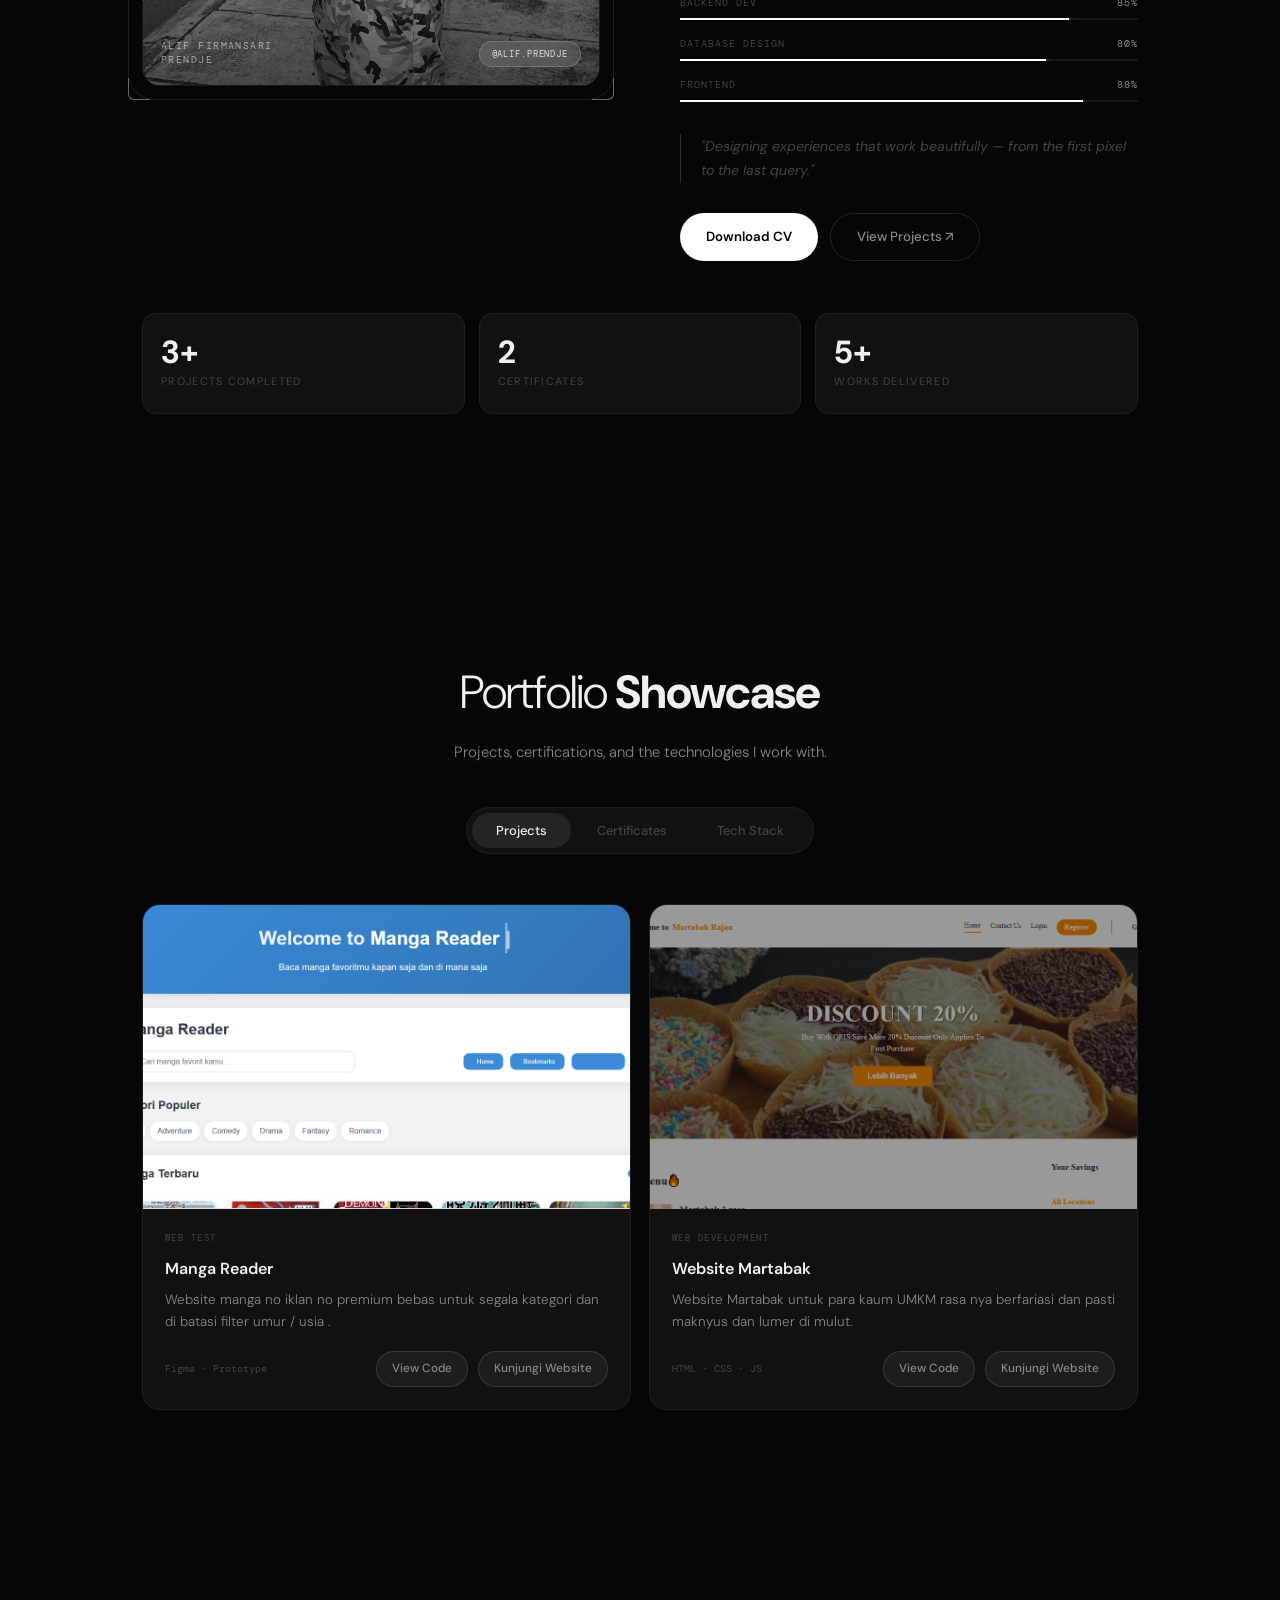
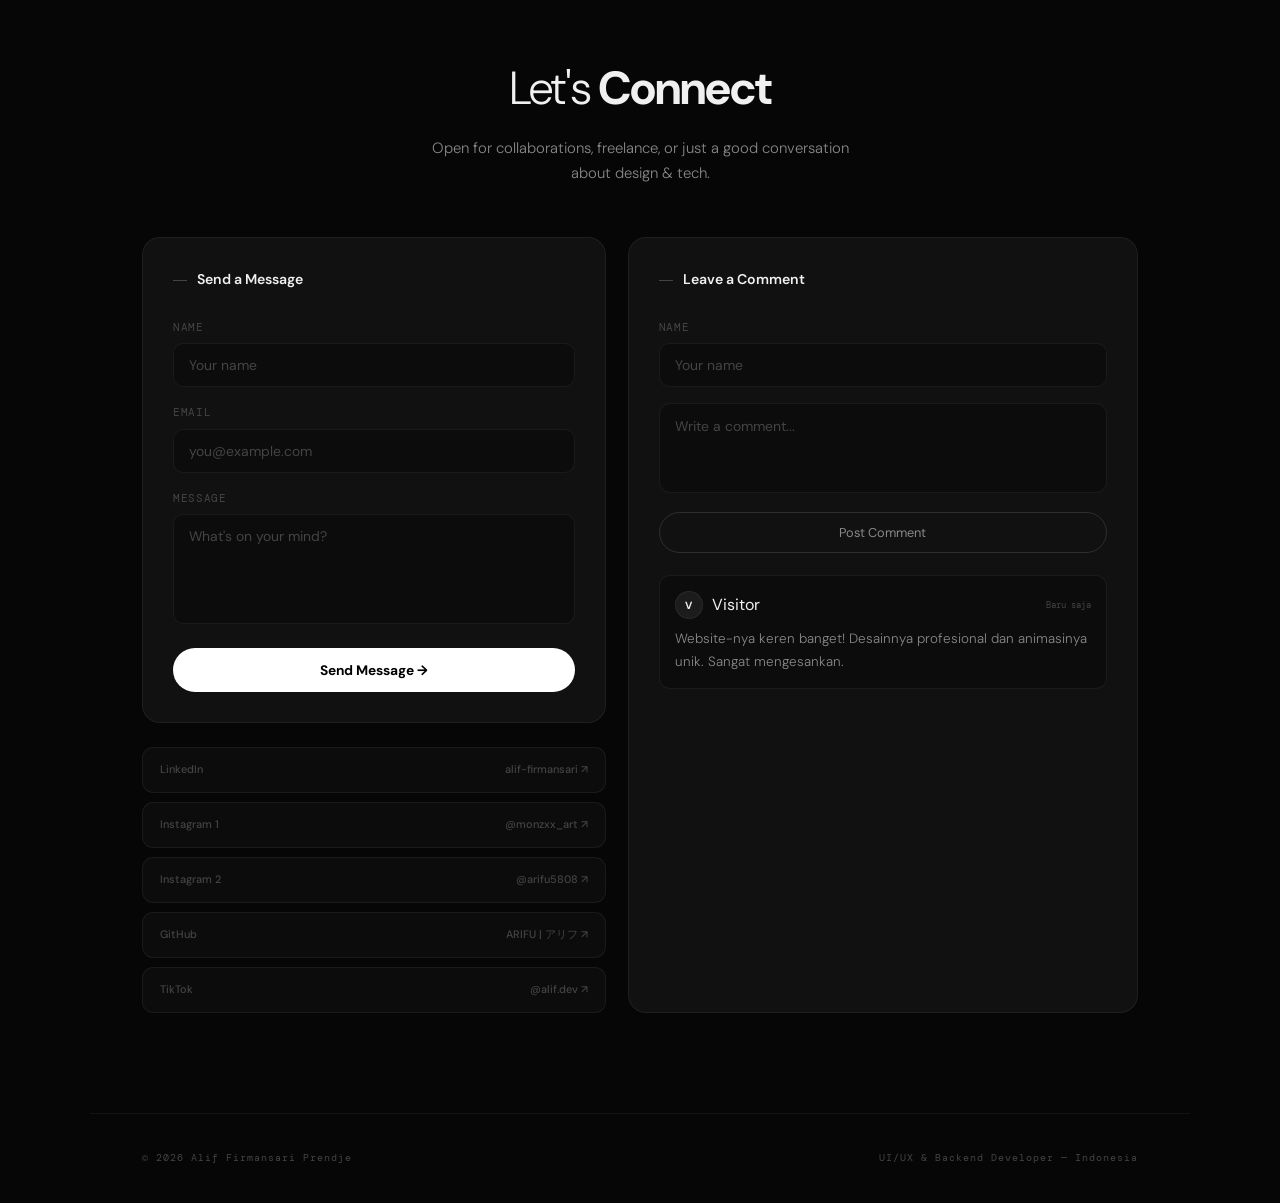
==== commit b2b1042c: "update" ====
--- a/index.html
+++ b/index.html
@@ -4,6 +4,8 @@
 <meta charset="UTF-8">
 <meta name="viewport" content="width=device-width, initial-scale=1.0">
 <title>Alif Firmansari Prendje — UI/UX & Backend Developer</title>
+<!-- Favicon -->
+    <link rel="icon" type="image/png" href="img/LOGO.png">
 <link href="https://fonts.googleapis.com/css2?family=DM+Sans:ital,opsz,wght@0,9..40,300;0,9..40,400;0,9..40,500;0,9..40,600;0,9..40,700;1,9..40,300&family=DM+Mono:wght@400;500&display=swap" rel="stylesheet">
 <style>
 /* ═══════════════════════════════════
@@ -880,7 +882,7 @@
       <div class="home-photo-card">
         <div class="home-photo-name-banner">Alif Firmansari Prendje</div>
         <div class="home-photo-wrap">
-          <img src="img/k.jpg" alt="Foto Alif Firmansari Prendje" onerror="this.src='';this.parentElement.style.background='#1a1a1a'">
+          <img src="img/profile1.jpg" alt="Foto Alif Firmansari Prendje" onerror="this.src='';this.parentElement.style.background='#1a1a1a'">
           <div class="home-photo-chip">UI/UX</div>
           <div class="home-photo-chip bottom-right">Jurusan: PPLG</div>
         </div>
@@ -907,7 +909,7 @@
       <div class="about-chip chip-2">Backend Dev</div>
 
       <div class="about-photo-wrap">
-        <img src="img/n.jpeg" alt="Alif Firmansari Prendje"
+        <img src="img/profile2.jpeg" alt="Alif Firmansari Prendje"
           onerror="this.src='';this.parentElement.style .background='#1a1a1a'">
         <div class="about-photo-overlay"></div>
         <div class="about-photo-tag">
@@ -1002,8 +1004,8 @@
         <div class="proj-thumb"><img src="img/SS.png" alt="Portfolio" onerror="this.style.display='none'" style="filter:brightness(.6)"></div>
         <div class="proj-body">
           <span class="proj-tag">Web Development</span>
-          <h3 class="proj-h3">Portfolio Website</h3>
-          <p class="proj-p">Website portofolio modern dengan animasi interaktif, dark theme, dan desain profesional yang mencerminkan identitas saya.</p>
+          <h3 class="proj-h3">Website Martabak</h3>
+          <p class="proj-p">Website Martabak untuk para kaum UMKM rasa nya berfariasi dan pasti maknyus dan lumer di mulut.</p>
           <div class="proj-foot"><span class="proj-meta">HTML · CSS · JS</span><div class="proj-actions"><a href="#" class="btn-sm">View Code</a><a href="#" class="btn-sm">Kunjungi Website</a></div></div>
         </div>
       </article>
@@ -1020,7 +1022,7 @@
         data-desc="Sertifikat ini menandai pengalaman kerja praktik yang saya jalani dalam lingkungan nyata, khususnya pada bidang pengembangan aplikasi dan pemecahan masalah kerja."
       >
         <img src="img/sertivkat 1.png" alt="Sertifikat WENBINAR" onerror="this.style.display='none'">
-        <div class="cert-label">Sertifikat PKL — Praktek Kerja Lapangan</div>
+        <div class="cert-label">Sertifikat Wenbinar — Ujian TKA 2026</div>
       </div>
       <div class="cert-card rv d2" role="button" tabindex="0"
         data-title="Sertifikat JLPT N5 — Japanese Language Proficiency Test(Migi - Test 1)"
@@ -1078,12 +1080,12 @@
         <div class="tech-expand-content">
           <div class="skill-group">
             <strong>Language Skills</strong>
-            <span>English, Indonesia, Japanese</span>
+            <span>English,Saudia Arab, Indonesia, Japanese</span>
           </div>
         </div>
         <div class="expand-tags">
-          <span class="etag">English</span><span class="etag">Indonesia</span>
-          <span class="etag">Japanese</span>
+          <span class="etag">English</span><span class="etag">Saudia Arab</span>
+          <span class="etag">Indonesia</span><span class="etag">Japanese</span>
         </div>
       </div>
     </div>
@@ -1129,7 +1131,8 @@
       </div>
       <div class="social-list rv d2">
         <a href="https://www.linkedin.com/jobs/" class="soc-link"><span>LinkedIn</span><span>alif-firmansari ↗</span></a>
-        <a href="https://www.instagram.com/alif11_dev/" class="soc-link"><span>Instagram</span><span>@alif_dev ↗</span></a>
+        <a href="https://www.instagram.com/monzxx_art/" class="soc-link"><span>Instagram 1</span><span>@monzxx_art ↗</span></a>
+        <a href="https://www.instagram.com/arifu5808/" class="soc-link"><span>Instagram 2</span><span>@arifu5808 ↗</span></a>
         <a href="https://github.com/ARI20011" class="soc-link"><span>GitHub</span><span>ARIFU | アリフ ↗</span></a>
         <a href="https://www.tiktok.com/@ari245679" class="soc-link"><span>TikTok</span><span>@alif.dev ↗</span></a>
       </div>
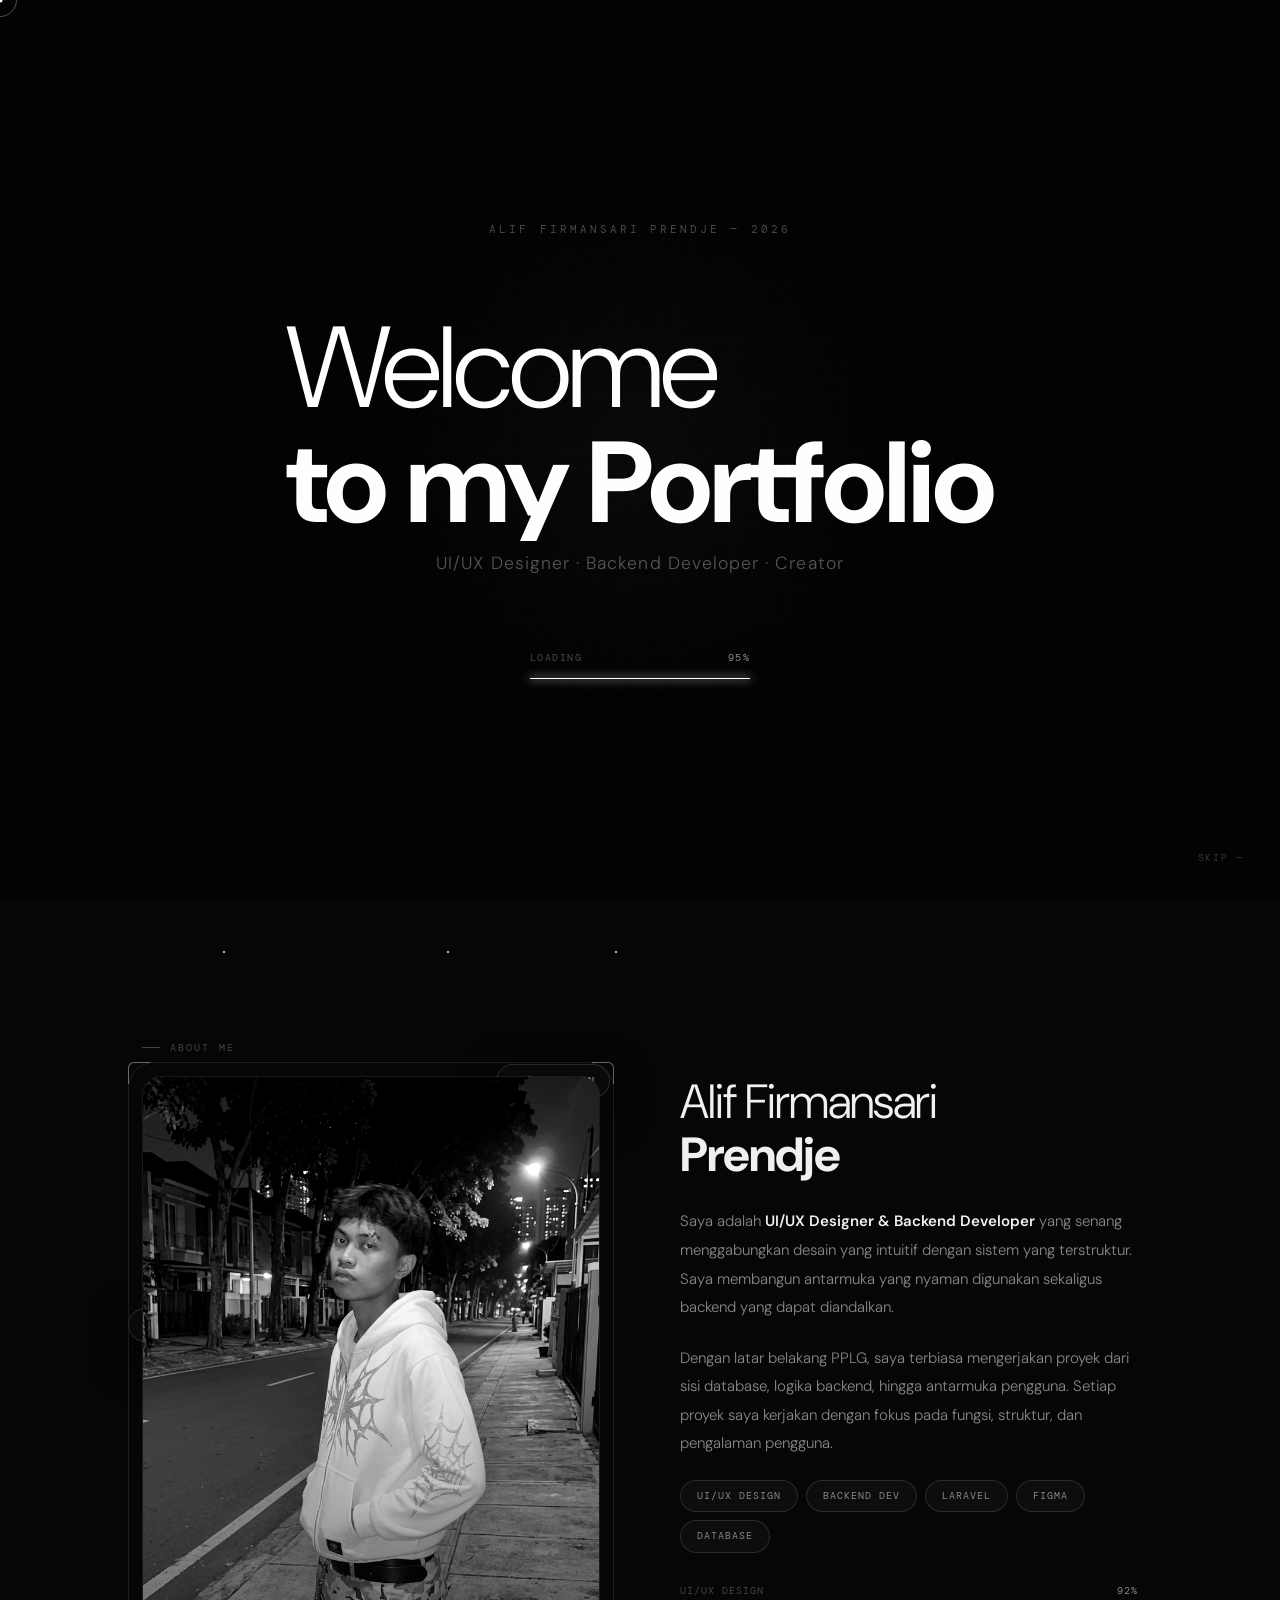
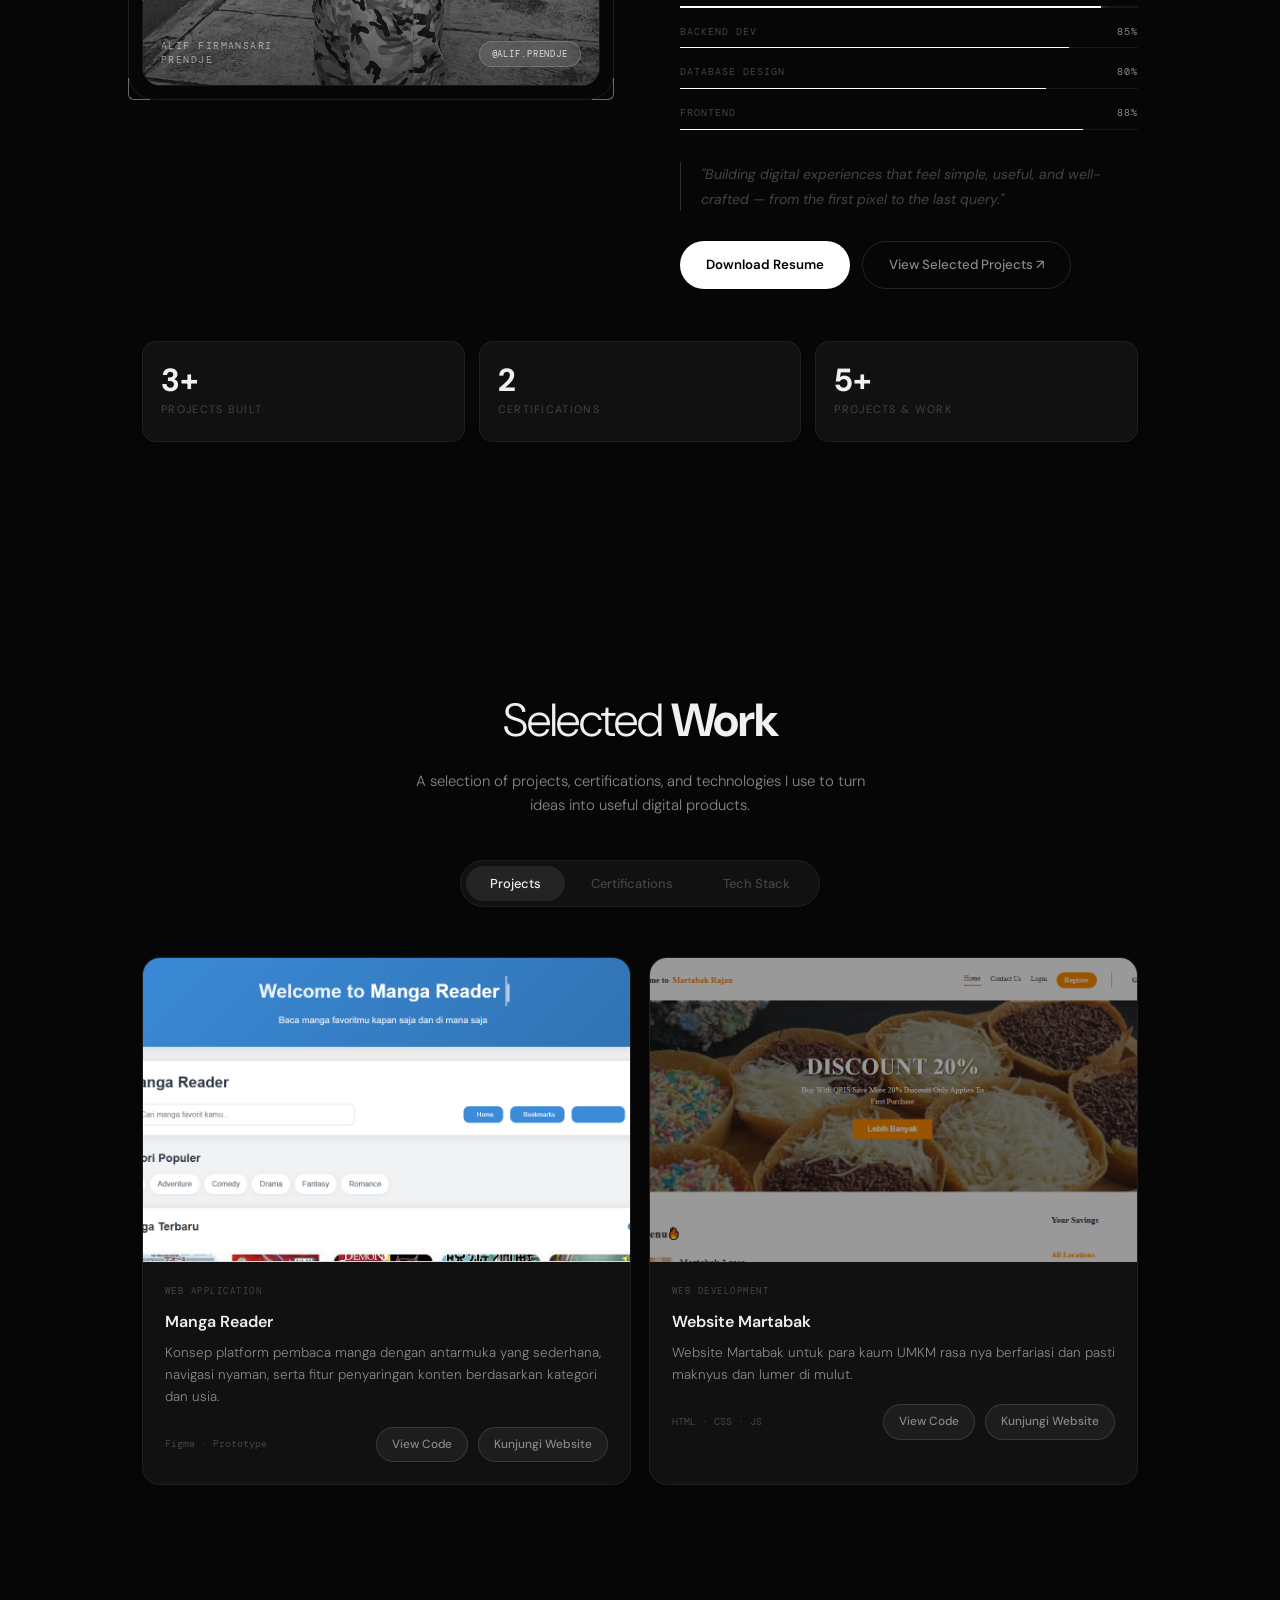
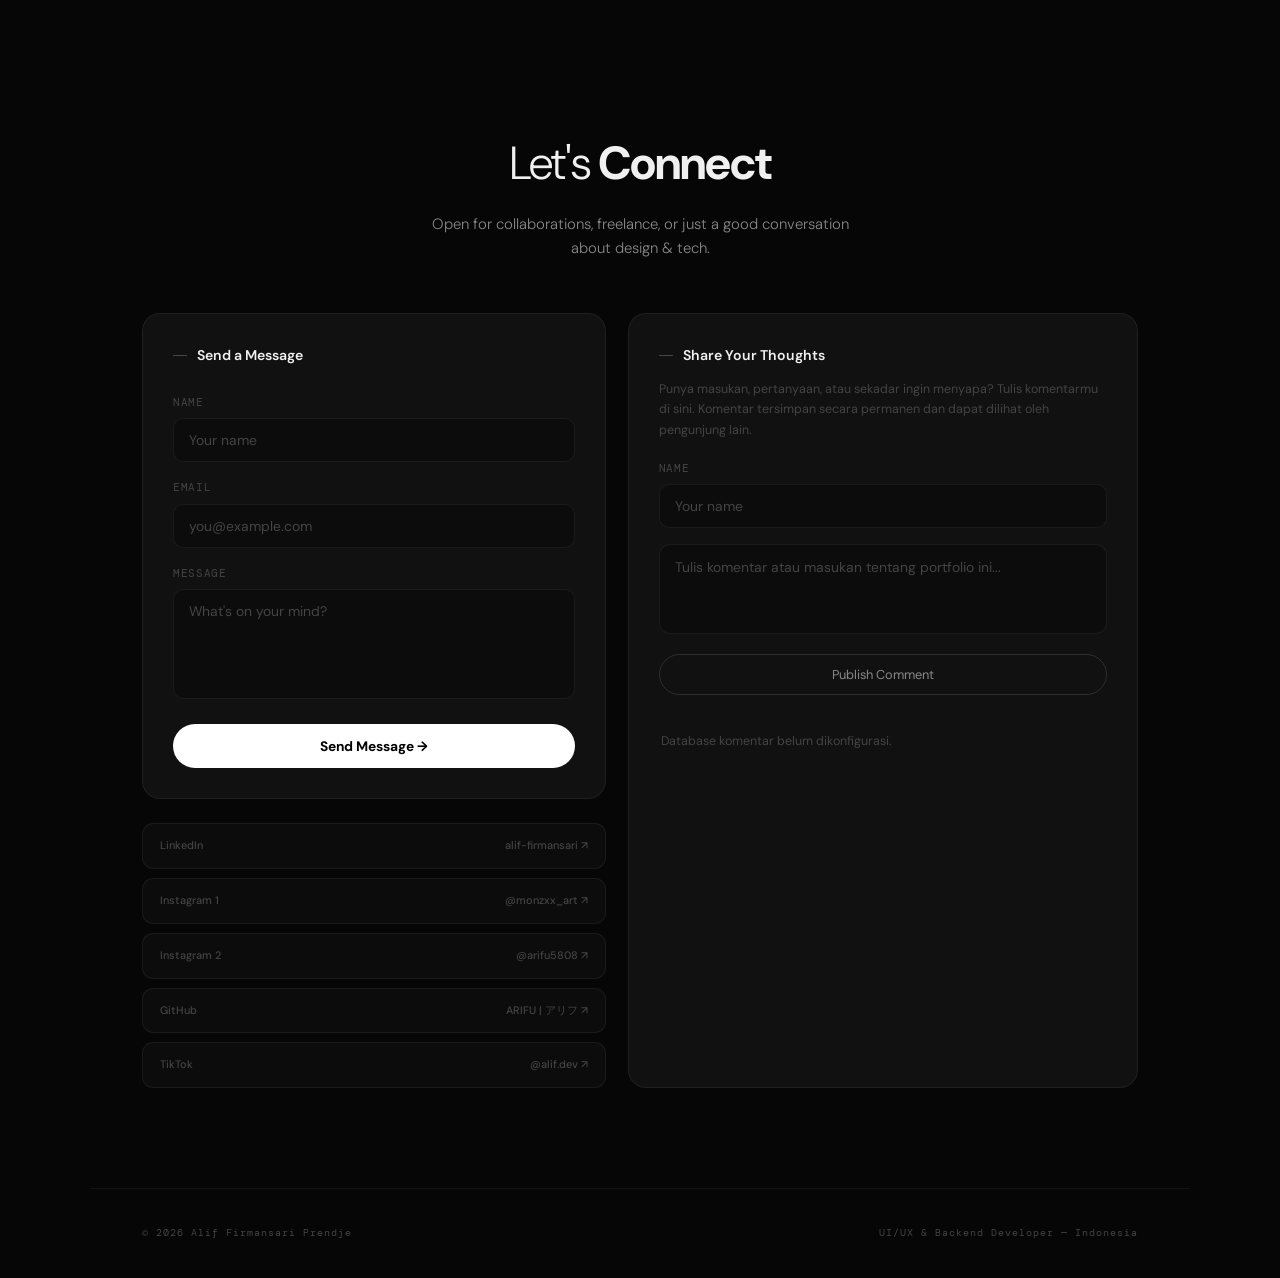
==== commit 6b92a169: "update" ====
--- a/index.html
+++ b/index.html
@@ -712,6 +712,7 @@
 .soc-link:hover{border-color:var(--b2);color:var(--t);background:#111}
 .soc-link span{font-size:.68rem;color:var(--t3);transition:color .25s}
 .soc-link:hover span{color:var(--t2)}
+.comment-intro{font-size:.78rem;color:var(--t3);line-height:1.65;margin:-14px 0 18px;}
 .comment-box{
   background:#0c0c0c;border:1px solid var(--b);border-radius:11px;
   padding:13px 15px;color:var(--t);font-family:inherit;font-size:.87rem;outline:none;
@@ -731,6 +732,26 @@
   .comment-initials{font-size:.65rem;font-weight:700;color:var(--t);letter-spacing:.08em;text-transform:uppercase}
 .comment-date{font-family:'DM Mono',monospace;font-size:.58rem;color:var(--t3);margin-left:auto}
 .comment-text{font-size:.84rem;color:var(--t2);line-height:1.65;font-weight:300}
+
+/* Comment actions */
+.comments-loading{
+  color:var(--t3);font-size:.78rem;padding:14px 2px;
+}
+.comment-actions{
+  display:flex;align-items:center;margin-top:12px;
+}
+.comment-like{
+  display:inline-flex;align-items:center;gap:6px;
+  border:1px solid var(--b);background:transparent;color:var(--t3);
+  border-radius:999px;padding:5px 10px;font-family:inherit;font-size:.7rem;
+  cursor:pointer;transition:all .2s;
+}
+.comment-like:hover{
+  border-color:var(--b2);color:var(--t);
+  background:rgba(255,255,255,.04);
+}
+.comment-like.liked{color:#fff;border-color:rgba(255,255,255,.25)}
+.comment-heart{font-size:.85rem;line-height:1}
 
 /* ═══════════════════════════════════
    SETTINGS
@@ -857,7 +878,7 @@
 
       <div class="hero-badge rv">
         <span class="hero-badge-dot"></span>
-        Available for work
+        Open for opportunities
       </div>
       <h1 class="hero-h1 rv d1">
         UI/UX &amp;<br>
@@ -865,15 +886,15 @@
         <span class="dim">Backend Dev</span>
       </h1>
       <p class="hero-p rv d2">
-        Merancang pengalaman yang intuitif dan membangun sistem yang solid. Dari wireframe hingga server — satu tangan, penuh presisi.
+        Merancang pengalaman digital yang intuitif sekaligus membangun backend yang rapi, aman, dan mudah dikembangkan — dari ide hingga implementasi.
       </p>
       <div class="hero-actions rv d3">
-        <a href="#portfolio" class="btn-solid">View Work ↗</a>
-        <a href="#contact" class="btn-ghost">Let's Talk</a>
+        <a href="#portfolio" class="btn-solid">Explore My Work ↗</a>
+        <a href="#contact" class="btn-ghost">Let's Connect</a>
       </div>
       <div class="hero-metas rv d4">
         <div class="hero-meta"><div class="hero-meta-num">3+</div><div class="hero-meta-label">Projects</div></div>
-        <div class="hero-meta"><div class="hero-meta-num">2</div><div class="hero-meta-label">Certificates</div></div>
+        <div class="hero-meta"><div class="hero-meta-num">2</div><div class="hero-meta-label">Certifications</div></div>
         <div class="hero-meta"><div class="hero-meta-num">5+</div><div class="hero-meta-label">Works Done</div></div>
       </div>
     </div>
@@ -925,10 +946,10 @@
     <div class="about-text-side" id="aboutText">
       <h2 class="about-h2">Alif Firmansari<br><strong>Prendje</strong></h2>
       <p class="about-p">
-        Saya adalah <strong>UI/UX Designer &amp; Backend Developer</strong> yang memahami kedua sisi — tampilan yang memukau dan sistem yang bekerja dengan andal. Berpengalaman membangun produk digital dari konsep hingga produksi.
+        Saya adalah <strong>UI/UX Designer &amp; Backend Developer</strong> yang senang menggabungkan desain yang intuitif dengan sistem yang terstruktur. Saya membangun antarmuka yang nyaman digunakan sekaligus backend yang dapat diandalkan.
       </p>
       <p class="about-p">
-        Dengan latar belakang PPLG dan kelas industri, saya menerapkan pendekatan terstruktur dalam setiap proyek — database, arsitektur, hingga antarmuka pengguna yang elegan.
+        Dengan latar belakang PPLG, saya terbiasa mengerjakan proyek dari sisi database, logika backend, hingga antarmuka pengguna. Setiap proyek saya kerjakan dengan fokus pada fungsi, struktur, dan pengalaman pengguna.
       </p>
 
       <div class="role-badges">
@@ -958,32 +979,32 @@
         </div>
       </div>
 
-      <div class="quote">"Designing experiences that work beautifully — from the first pixel to the last query."</div>
+      <div class="quote">"Building digital experiences that feel simple, useful, and well-crafted — from the first pixel to the last query."</div>
       <div style="display:flex;gap:12px;flex-wrap:wrap">
-        <a href="#" class="btn-solid">Download CV</a>
-        <a href="#portfolio" class="btn-ghost">View Projects ↗</a>
+        <a href="#" class="btn-solid">Download Resume</a>
+        <a href="#portfolio" class="btn-ghost">View Selected Projects ↗</a>
       </div>
     </div>
 
   </div>
 
   <div class="stat-row">
-    <div class="stat-item rv d1"><div class="stat-num">3+</div><div class="stat-label">Projects Completed</div></div>
-    <div class="stat-item rv d2"><div class="stat-num">2</div><div class="stat-label">Certificates</div></div>
-    <div class="stat-item rv d3"><div class="stat-num">5+</div><div class="stat-label">Works Delivered</div></div>
+    <div class="stat-item rv d1"><div class="stat-num">3+</div><div class="stat-label">Projects Built</div></div>
+    <div class="stat-item rv d2"><div class="stat-num">2</div><div class="stat-label">Certifications</div></div>
+    <div class="stat-item rv d3"><div class="stat-num">5+</div><div class="stat-label">Projects & Work</div></div>
   </div>
 </section>
 
 <!-- ════════════════ PORTFOLIO ════════════════ -->
 <section id="portfolio">
   <div class="rv">
-    <h2 class="section-h2">Portfolio <strong>Showcase</strong></h2>
-    <p class="section-sub">Projects, certifications, and the technologies I work with.</p>
+    <h2 class="section-h2">Selected <strong>Work</strong></h2>
+    <p class="section-sub">A selection of projects, certifications, and technologies I use to turn ideas into useful digital products.</p>
   </div>
   <div class="rv d1">
     <div class="tabs">
       <button class="tab-btn active" data-tab="projects">Projects</button>
-      <button class="tab-btn" data-tab="certs">Certificates</button>
+      <button class="tab-btn" data-tab="certs">Certifications</button>
       <button class="tab-btn" data-tab="stack">Tech Stack</button>
     </div>
   </div>
@@ -994,9 +1015,9 @@
         <div class="proj-thumb"><img src="img/n.png
           " alt="OSIM" onerror="this.style.display='none'"></div>
         <div class="proj-body">
-          <span class="proj-tag">Web Test</span>
+          <span class="proj-tag">Web Application</span>
           <h3 class="proj-h3">Manga Reader </h3>
-          <p class="proj-p">Website manga no iklan no premium bebas untuk segala kategori dan di  batasi filter umur / usia .</p>
+          <p class="proj-p">Konsep platform pembaca manga dengan antarmuka yang sederhana, navigasi nyaman, serta fitur penyaringan konten berdasarkan kategori dan usia.</p>
           <div class="proj-foot"><span class="proj-meta">Figma · Prototype</span><div class="proj-actions"><a href="#" class="btn-sm">View Code</a><a href="Projeck/WEB MANGA/INDEX.HTML" class="btn-sm">Kunjungi Website</a></div></div>
         </div>
       </article>
@@ -1138,10 +1159,11 @@
       </div>
     </div>
     <div class="c-card comment-area rv d2">
-      <div class="c-card-h">Leave a Comment</div>
+      <div class="c-card-h">Share Your Thoughts</div>
+      <p class="comment-intro">Punya masukan, pertanyaan, atau sekadar ingin menyapa? Tulis komentarmu di sini. Komentar tersimpan secara permanen dan dapat dilihat oleh pengunjung lain.</p>
       <div class="form-field"><label>Name</label><input id="commentName" type="text" placeholder="Your name"></div>
-      <textarea id="commentText" class="comment-box" placeholder="Write a comment..."></textarea>
-      <button id="commentPost" class="btn-post">Post Comment</button>
+      <textarea id="commentText" class="comment-box" placeholder="Tulis komentar atau masukan tentang portfolio ini..."></textarea>
+      <button id="commentPost" class="btn-post">Publish Comment</button>
       <div id="commentsList"></div>
     </div>
   </div>
@@ -1413,95 +1435,225 @@
   });
 })();
 
+/* ── Global Comments — Supabase ──
+   Comments are stored in Supabase, not localStorage.
+   Before deploying, replace SUPABASE_URL and SUPABASE_ANON_KEY.
+   Enable Anonymous Sign-Ins in Supabase Authentication.
+*/
+const SUPABASE_URL = 'YOUR_SUPABASE_URL';
+const SUPABASE_ANON_KEY = 'YOUR_SUPABASE_ANON_KEY';
+
 const commentNameInput=document.getElementById('commentName');
 const commentTextInput=document.getElementById('commentText');
 const commentButton=document.getElementById('commentPost');
 const commentsList=document.getElementById('commentsList');
-const COMMENT_STORAGE_KEY='portfolio-comments-v1';
-const COMMENT_LIFETIME_MS=3*24*60*60*1000;
-const DEFAULT_COMMENT={
-  name:'Visitor',
-  text:'Website-nya keren banget! Desainnya profesional dan animasinya unik. Sangat mengesankan.',
-  time:Date.now()
-};
+
+let supabaseClient=null;
+let currentUser=null;
 
 function nameToInitials(name){
-  return name.trim().split(/\s+/).filter(Boolean).slice(0,2).map(w=>w[0].toUpperCase()).join('') || 'V';
-}
+  return name.trim().split(/\s+/).filter(Boolean).slice(0,2)
+    .map(w=>w[0].toUpperCase()).join('') || 'V';
+}
+
 function formatCommentTime(date){
   const now=new Date();
-  const diff=Math.floor((now - date) / 1000);
-  if(diff < 60) return 'Baru saja';
-  if(diff < 3600) return `${Math.floor(diff / 60)} menit lalu`;
-  if(diff < 86400) return `${Math.floor(diff / 3600)} jam lalu`;
-  if(diff < 172800) return 'Kemarin';
-  return new Intl.DateTimeFormat('id-ID', { day:'numeric', month:'short', year:'numeric' }).format(date);
-}
-function readComments(){
-  try{
-    const saved=JSON.parse(localStorage.getItem(COMMENT_STORAGE_KEY) || '[]');
-    return Array.isArray(saved) ? saved : [];
-  }catch{
-    return [];
+  const diff=Math.floor((now-date)/1000);
+  if(diff<60) return 'Baru saja';
+  if(diff<3600) return `${Math.floor(diff/60)} menit lalu`;
+  if(diff<86400) return `${Math.floor(diff/3600)} jam lalu`;
+  if(diff<172800) return 'Kemarin';
+  return new Intl.DateTimeFormat('id-ID',{
+    day:'numeric',month:'short',year:'numeric'
+  }).format(date);
+}
+
+function escapeCommentName(name){
+  return name.trim().slice(0,40) || 'Visitor';
+}
+
+function createCommentCard(comment, likedByMe){
+  const item=document.createElement('article');
+  item.className='comment-item';
+
+  const user=document.createElement('div');
+  user.className='comment-user';
+
+  const avatar=document.createElement('div');
+  avatar.className='comment-avatar';
+
+  const initials=document.createElement('span');
+  initials.className='comment-initials';
+  initials.textContent=nameToInitials(comment.name);
+  avatar.appendChild(initials);
+
+  const nameEl=document.createElement('span');
+  nameEl.className='comment-name';
+  nameEl.textContent=comment.name;
+
+  const dateEl=document.createElement('span');
+  dateEl.className='comment-date';
+  dateEl.textContent=formatCommentTime(new Date(comment.created_at));
+
+  user.append(avatar,nameEl,dateEl);
+
+  const textEl=document.createElement('p');
+  textEl.className='comment-text';
+  textEl.textContent=comment.text;
+
+  const actions=document.createElement('div');
+  actions.className='comment-actions';
+
+  const likeBtn=document.createElement('button');
+  likeBtn.type='button';
+  likeBtn.className=`comment-like ${likedByMe?'liked':''}`;
+  likeBtn.innerHTML=`<span class="comment-heart">${likedByMe?'♥':'♡'}</span><span>${comment.like_count || 0}</span>`;
+  likeBtn.setAttribute('aria-label', likedByMe ? 'Unlike comment' : 'Like comment');
+
+  likeBtn.addEventListener('click',()=>toggleCommentLike(comment.id,likeBtn));
+
+  actions.appendChild(likeBtn);
+  item.append(user,textEl,actions);
+  return item;
+}
+
+async function loadComments(){
+  if(!commentsList || !supabaseClient) return;
+
+  commentsList.innerHTML='<div class="comments-loading">Loading comments...</div>';
+
+  const {data:comments,error}=await supabaseClient
+    .from('comments')
+    .select('id,name,text,created_at,comment_likes(count)')
+    .order('created_at',{ascending:false});
+
+  if(error){
+    console.error('Load comments failed:',error);
+    commentsList.innerHTML='<div class="comments-loading">Komentar belum dapat dimuat. Periksa koneksi database.</div>';
+    return;
   }
-}
-function saveComments(comments){
-  localStorage.setItem(COMMENT_STORAGE_KEY, JSON.stringify(comments));
-}
-function pruneComments(comments){
-  const now=Date.now();
-  return comments.filter((comment)=>now - new Date(comment.time).getTime() < COMMENT_LIFETIME_MS);
-}
-function getComments(){
-  const comments=pruneComments(readComments());
-  if(!comments.length){
-    saveComments([DEFAULT_COMMENT]);
-    return [DEFAULT_COMMENT];
+
+  const {data:myLikes}=await supabaseClient
+    .from('comment_likes')
+    .select('comment_id')
+    .eq('user_id',currentUser.id);
+
+  const likedIds=new Set((myLikes||[]).map(x=>x.comment_id));
+
+  commentsList.innerHTML='';
+
+  if(!comments?.length){
+    commentsList.innerHTML='<div class="comments-loading">Belum ada komentar. Jadilah yang pertama memberi masukan.</div>';
+    return;
   }
-  saveComments(comments);
-  return comments;
-}
-function createCommentCard(name, text, date){
-  const item=document.createElement('div'); item.className='comment-item';
-  const user=document.createElement('div'); user.className='comment-user';
-  const avatar=document.createElement('div'); avatar.className='comment-avatar';
-  const initials=document.createElement('span'); initials.className='comment-initials'; initials.textContent=nameToInitials(name);
-  avatar.appendChild(initials);
-  const nameEl=document.createElement('span'); nameEl.className='comment-name'; nameEl.textContent=name;
-  const dateEl=document.createElement('span'); dateEl.className='comment-date'; dateEl.textContent=formatCommentTime(date);
-  user.append(avatar, nameEl, dateEl);
-  const textEl=document.createElement('p'); textEl.className='comment-text'; textEl.textContent=text;
-  item.append(user, textEl);
-  return item;
-}
-function renderComments(){
-  if(!commentsList) return;
-  commentsList.innerHTML='';
-  const comments=getComments().sort((a,b)=>new Date(b.time)-new Date(a.time));
-  comments.forEach((comment)=>{
-    commentsList.appendChild(createCommentCard(comment.name, comment.text, new Date(comment.time)));
+
+  comments.forEach(comment=>{
+    comment.like_count=comment.comment_likes?.[0]?.count || 0;
+    commentsList.appendChild(createCommentCard(comment,likedIds.has(comment.id)));
   });
 }
-function postComment(){
-  if(!commentTextInput || !commentsList) return;
+
+async function postComment(){
+  if(!commentTextInput || !supabaseClient || !currentUser) return;
+
   const text=commentTextInput.value.trim();
   if(!text) return;
-  const name=(commentNameInput?.value.trim()) || 'Visitor';
-  const comments=getComments();
-  const nextComment={
+
+  const name=escapeCommentName(commentNameInput?.value || 'Visitor');
+
+  commentButton.disabled=true;
+  commentButton.textContent='Publishing...';
+
+  const {error}=await supabaseClient.from('comments').insert({
     name,
     text,
-    time:Date.now()
-  };
-  const updatedComments=[nextComment, ...comments];
-  saveComments(updatedComments);
-  renderComments();
-  commentTextInput.value='';
-  if(commentNameInput) commentNameInput.value='';
-}
-renderComments();
-commentButton?.addEventListener('click', postComment);
-commentTextInput?.addEventListener('keypress', e=>{ if(e.key==='Enter' && !e.shiftKey){ e.preventDefault(); postComment(); } });
+    user_id:currentUser.id
+  });
+
+  if(error){
+    console.error('Post comment failed:',error);
+    alert('Komentar gagal dipublikasikan. Silakan coba lagi.');
+  }else{
+    commentTextInput.value='';
+    if(commentNameInput) commentNameInput.value='';
+    await loadComments();
+  }
+
+  commentButton.disabled=false;
+  commentButton.textContent='Publish Comment';
+}
+
+async function toggleCommentLike(commentId,button){
+  if(!supabaseClient || !currentUser) return;
+
+  button.disabled=true;
+
+  const {data:existing,error:findError}=await supabaseClient
+    .from('comment_likes')
+    .select('comment_id')
+    .eq('comment_id',commentId)
+    .eq('user_id',currentUser.id)
+    .maybeSingle();
+
+  if(findError){
+    console.error('Like lookup failed:',findError);
+    button.disabled=false;
+    return;
+  }
+
+  if(existing){
+    const {error}=await supabaseClient
+      .from('comment_likes')
+      .delete()
+      .eq('comment_id',commentId)
+      .eq('user_id',currentUser.id);
+
+    if(error) console.error('Unlike failed:',error);
+  }else{
+    const {error}=await supabaseClient
+      .from('comment_likes')
+      .insert({comment_id:commentId,user_id:currentUser.id});
+
+    if(error) console.error('Like failed:',error);
+  }
+
+  await loadComments();
+  button.disabled=false;
+}
+
+async function initComments(){
+  if(!window.supabase || SUPABASE_URL.startsWith('YOUR_')){
+    commentsList.innerHTML='<div class="comments-loading">Database komentar belum dikonfigurasi.</div>';
+    return;
+  }
+
+  supabaseClient=window.supabase.createClient(SUPABASE_URL,SUPABASE_ANON_KEY);
+
+  const {data:{user},error}=await supabaseClient.auth.getUser();
+  if(error || !user){
+    const {data,error:signInError}=await supabaseClient.auth.signInAnonymously();
+    if(signInError){
+      console.error('Anonymous sign-in failed:',signInError);
+      commentsList.innerHTML='<div class="comments-loading">Tidak dapat mengaktifkan sistem komentar.</div>';
+      return;
+    }
+    currentUser=data.user;
+  }else{
+    currentUser=user;
+  }
+
+  await loadComments();
+}
+
+commentButton?.addEventListener('click',postComment);
+commentTextInput?.addEventListener('keydown',e=>{
+  if(e.key==='Enter' && !e.shiftKey){
+    e.preventDefault();
+    postComment();
+  }
+});
+
+initComments();
 
 /* ── Settings ── */
 document.getElementById('stBtn').addEventListener('click',()=>{document.getElementById('stBox').classList.toggle('open');sfx('click');});
@@ -1548,6 +1700,7 @@
   el.addEventListener('mouseenter',()=>sfx('hover'));
 });
 </script>
+<script src="https://cdn.jsdelivr.net/npm/@supabase/supabase-js@2"></script>
 <script src="https://www.youtube.com/iframe_api" async></script>
 </body>
 </html>
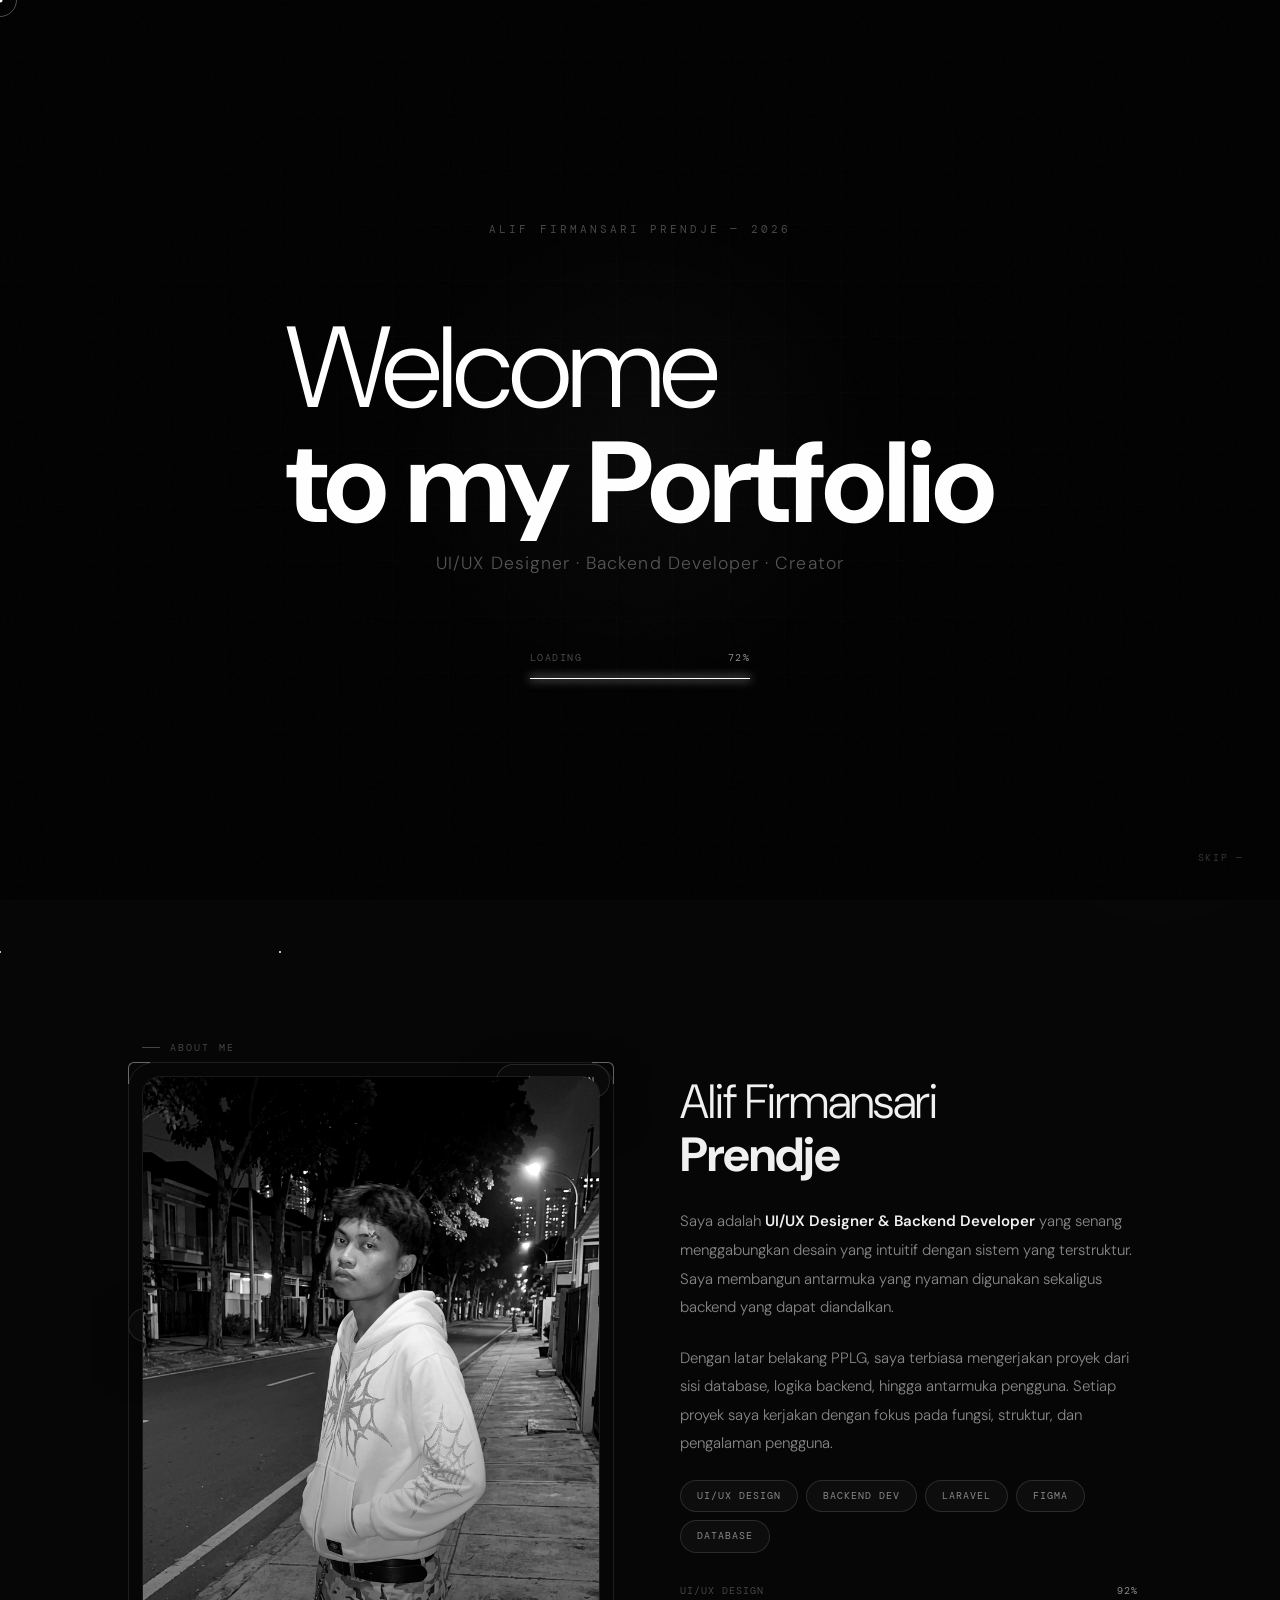
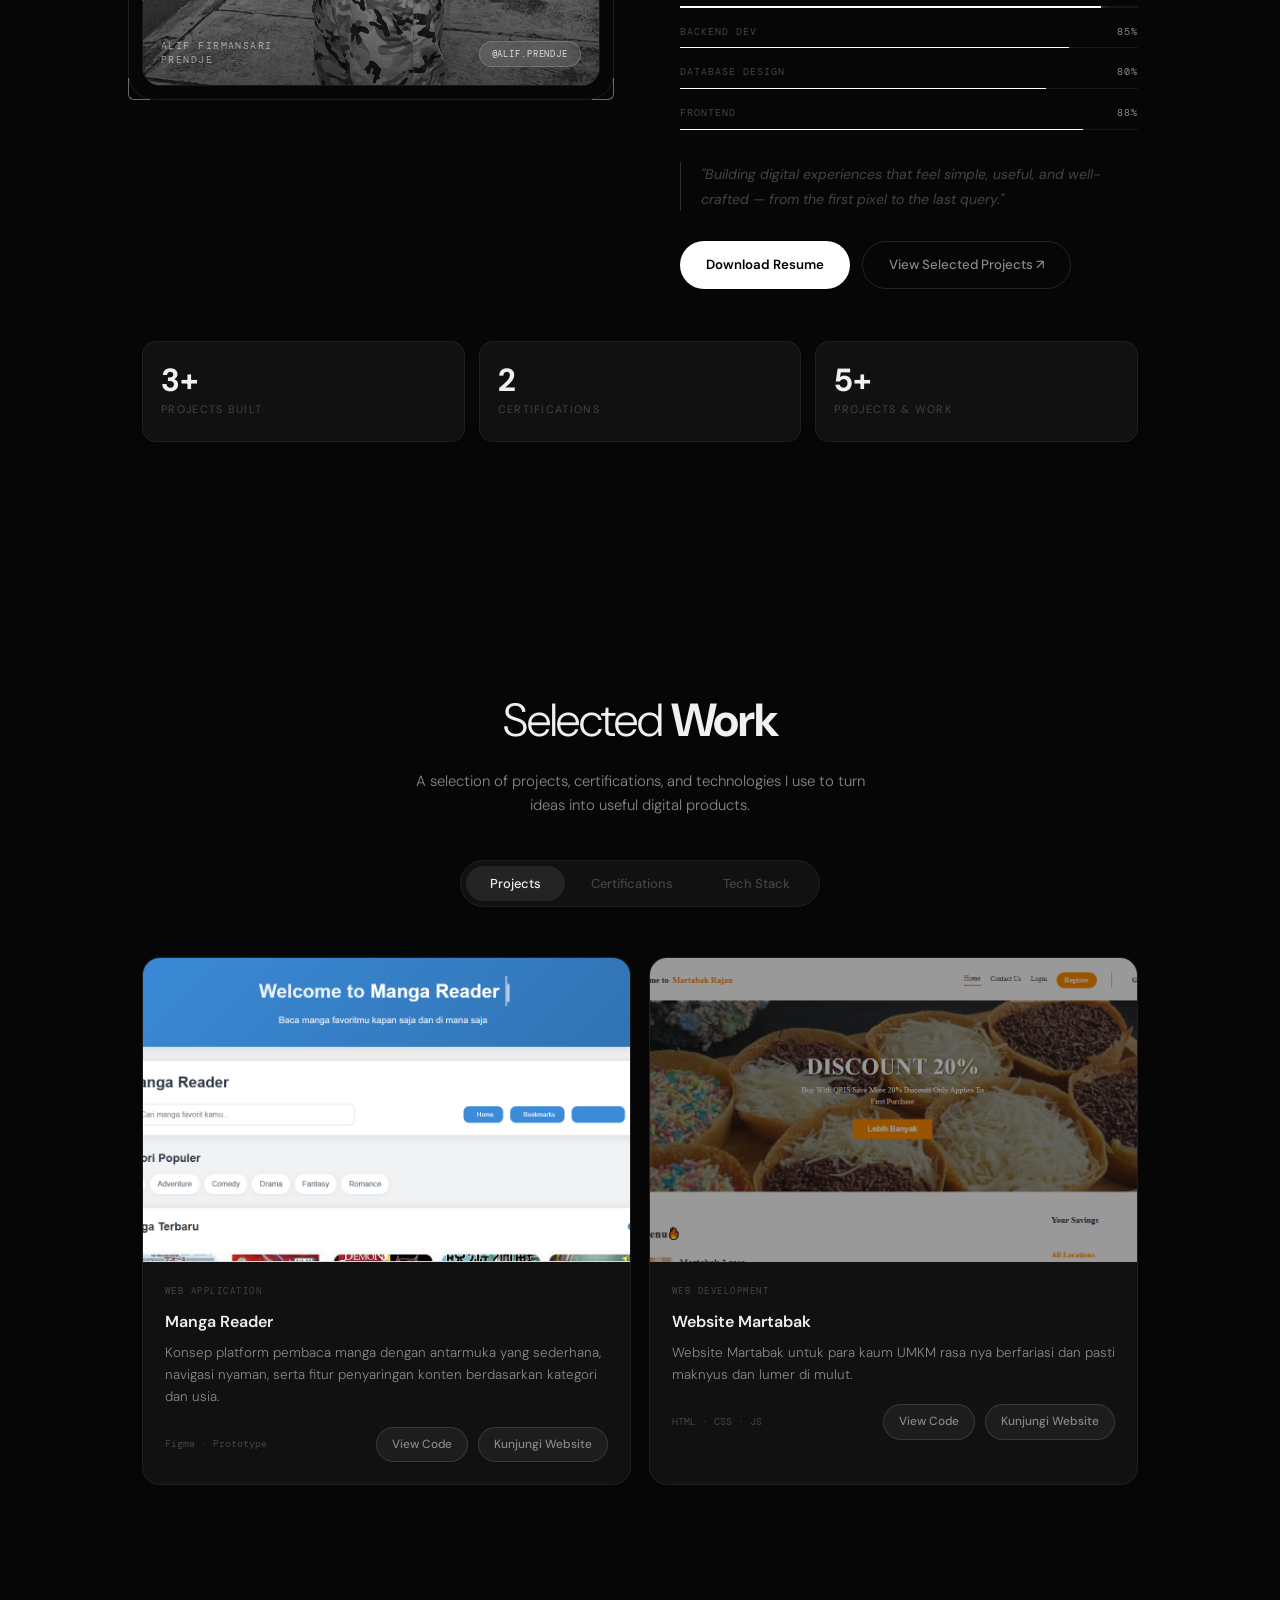
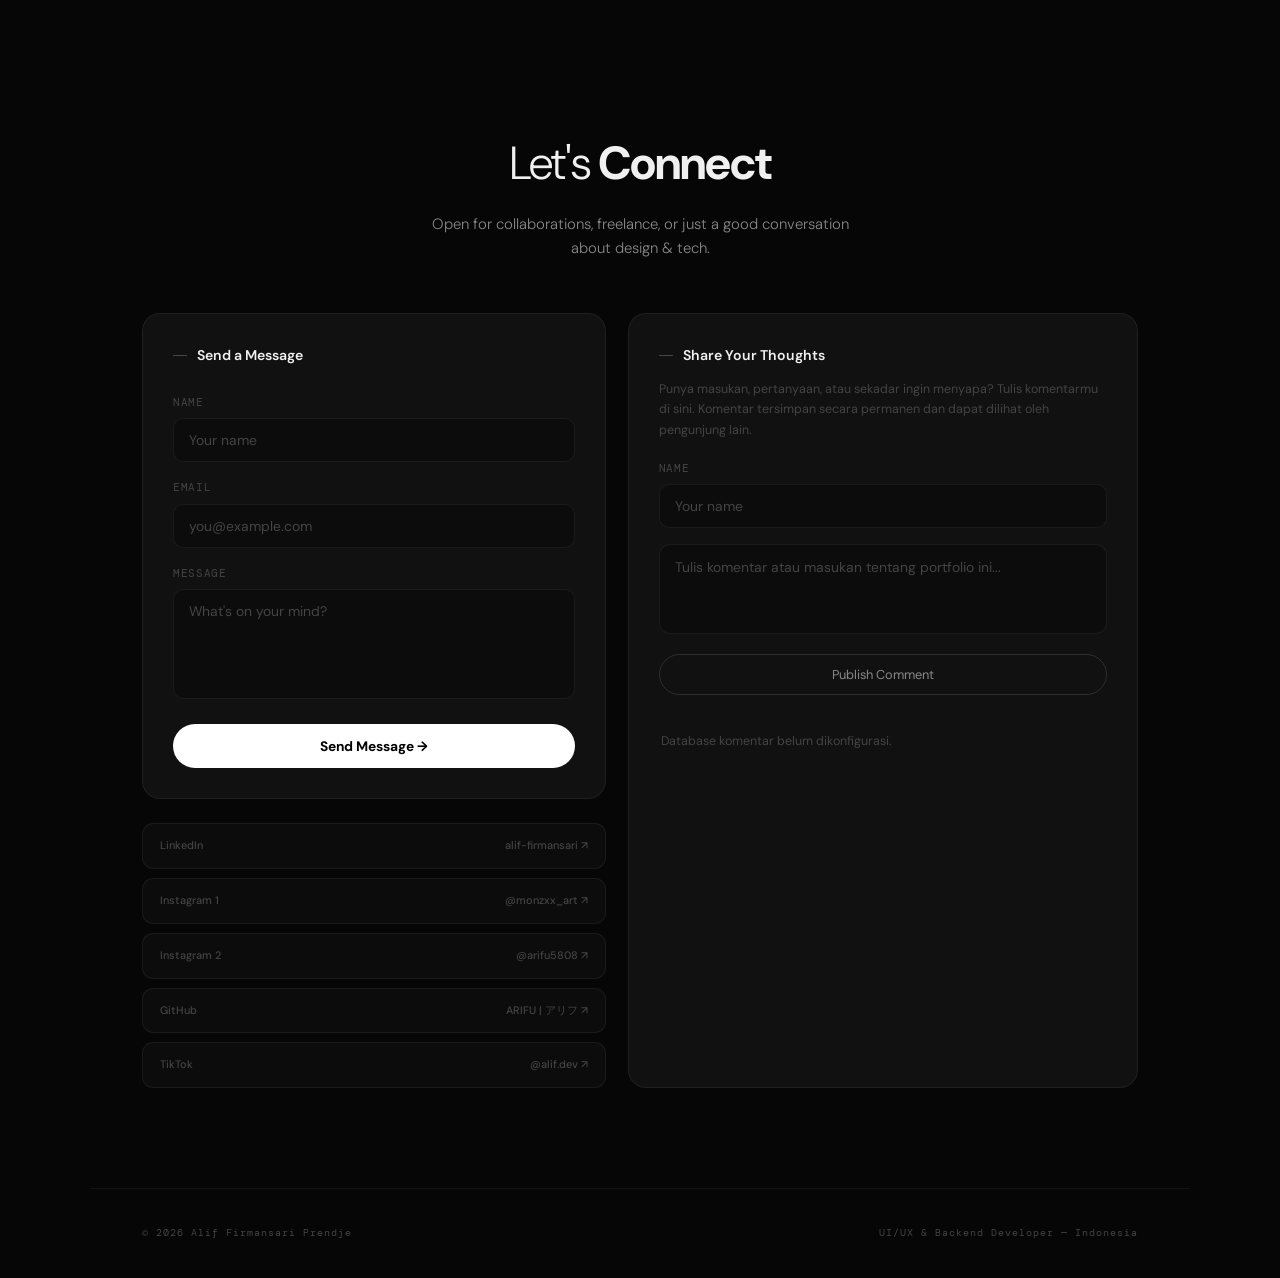
==== commit 4b48e930: "update" ====
--- a/index.html
+++ b/index.html
@@ -1440,8 +1440,8 @@
    Before deploying, replace SUPABASE_URL and SUPABASE_ANON_KEY.
    Enable Anonymous Sign-Ins in Supabase Authentication.
 */
-const SUPABASE_URL = 'YOUR_SUPABASE_URL';
-const SUPABASE_ANON_KEY = 'YOUR_SUPABASE_ANON_KEY';
+const SUPABASE_URL = 'URL_PROJECT_SUPABASE_KAMU';
+const SUPABASE_ANON_KEY = 'ANON_KEY_SUPABASE_KAMU';
 
 const commentNameInput=document.getElementById('commentName');
 const commentTextInput=document.getElementById('commentText');
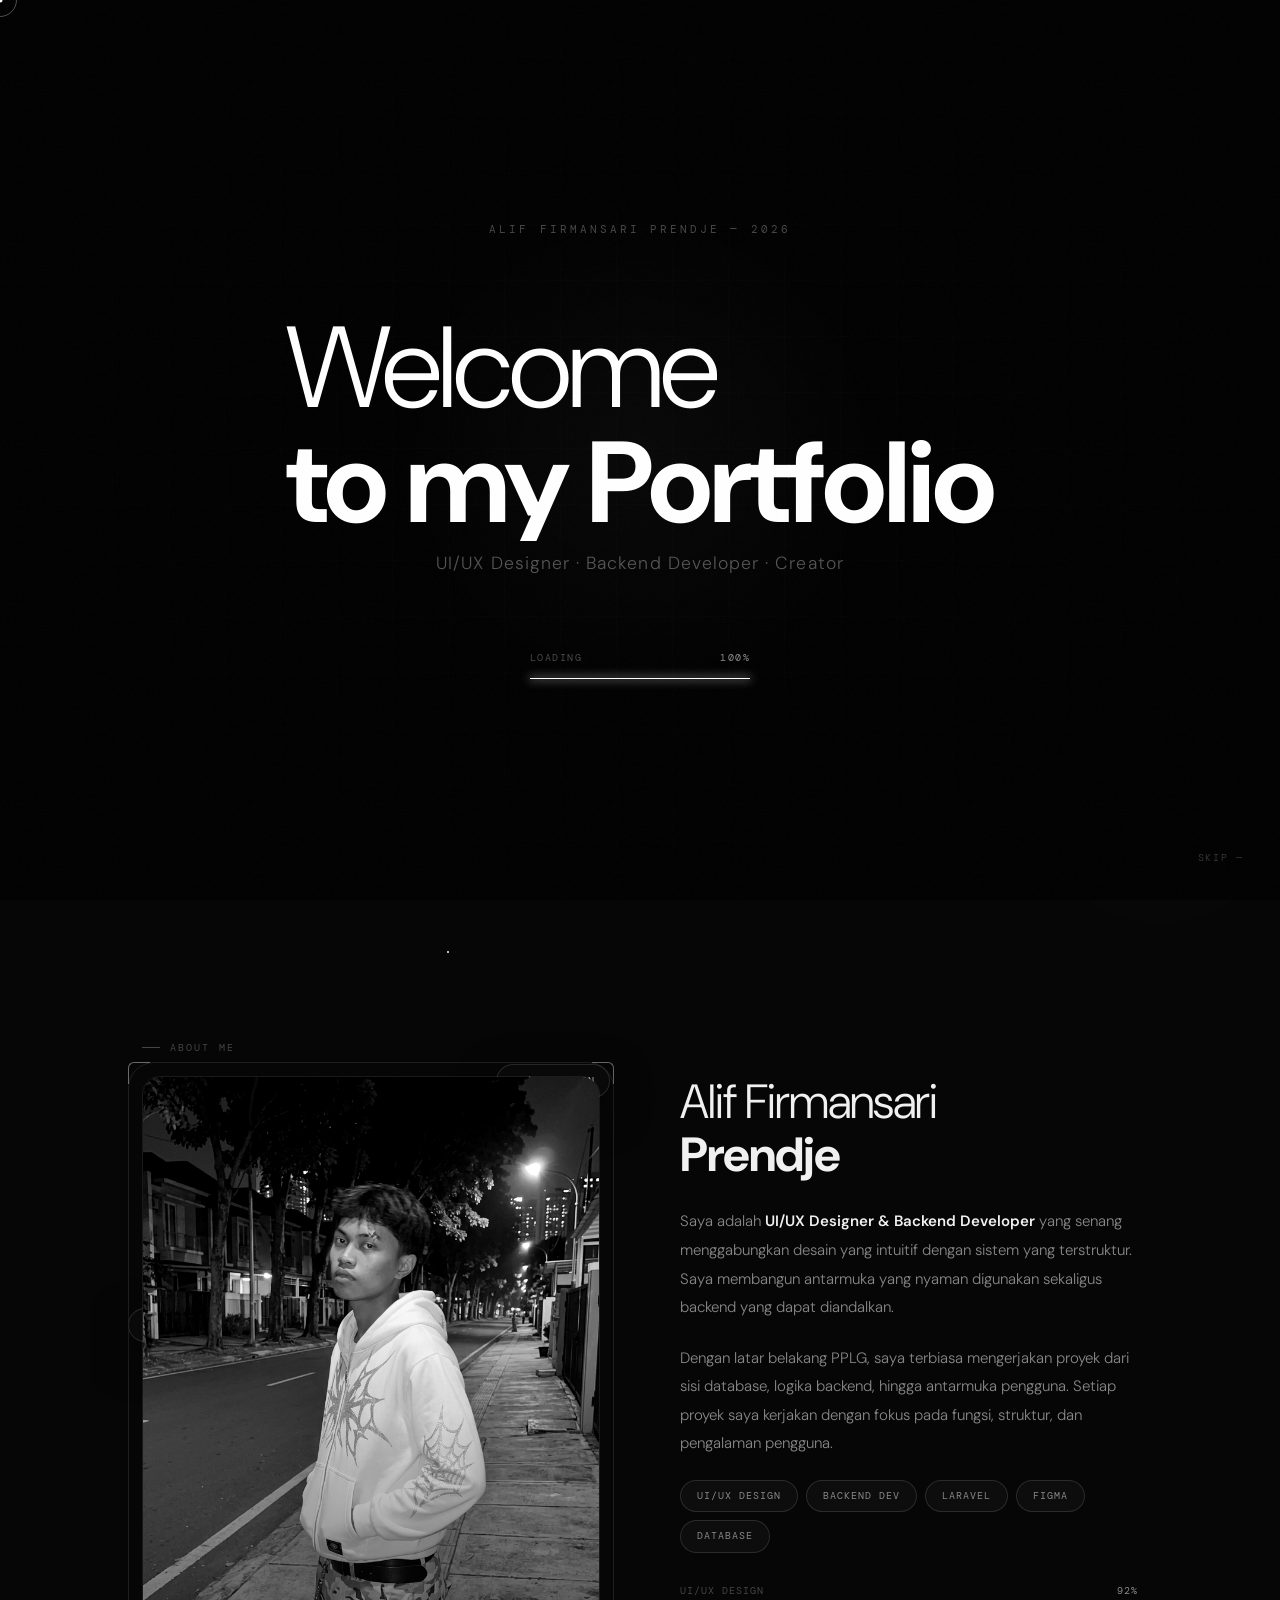
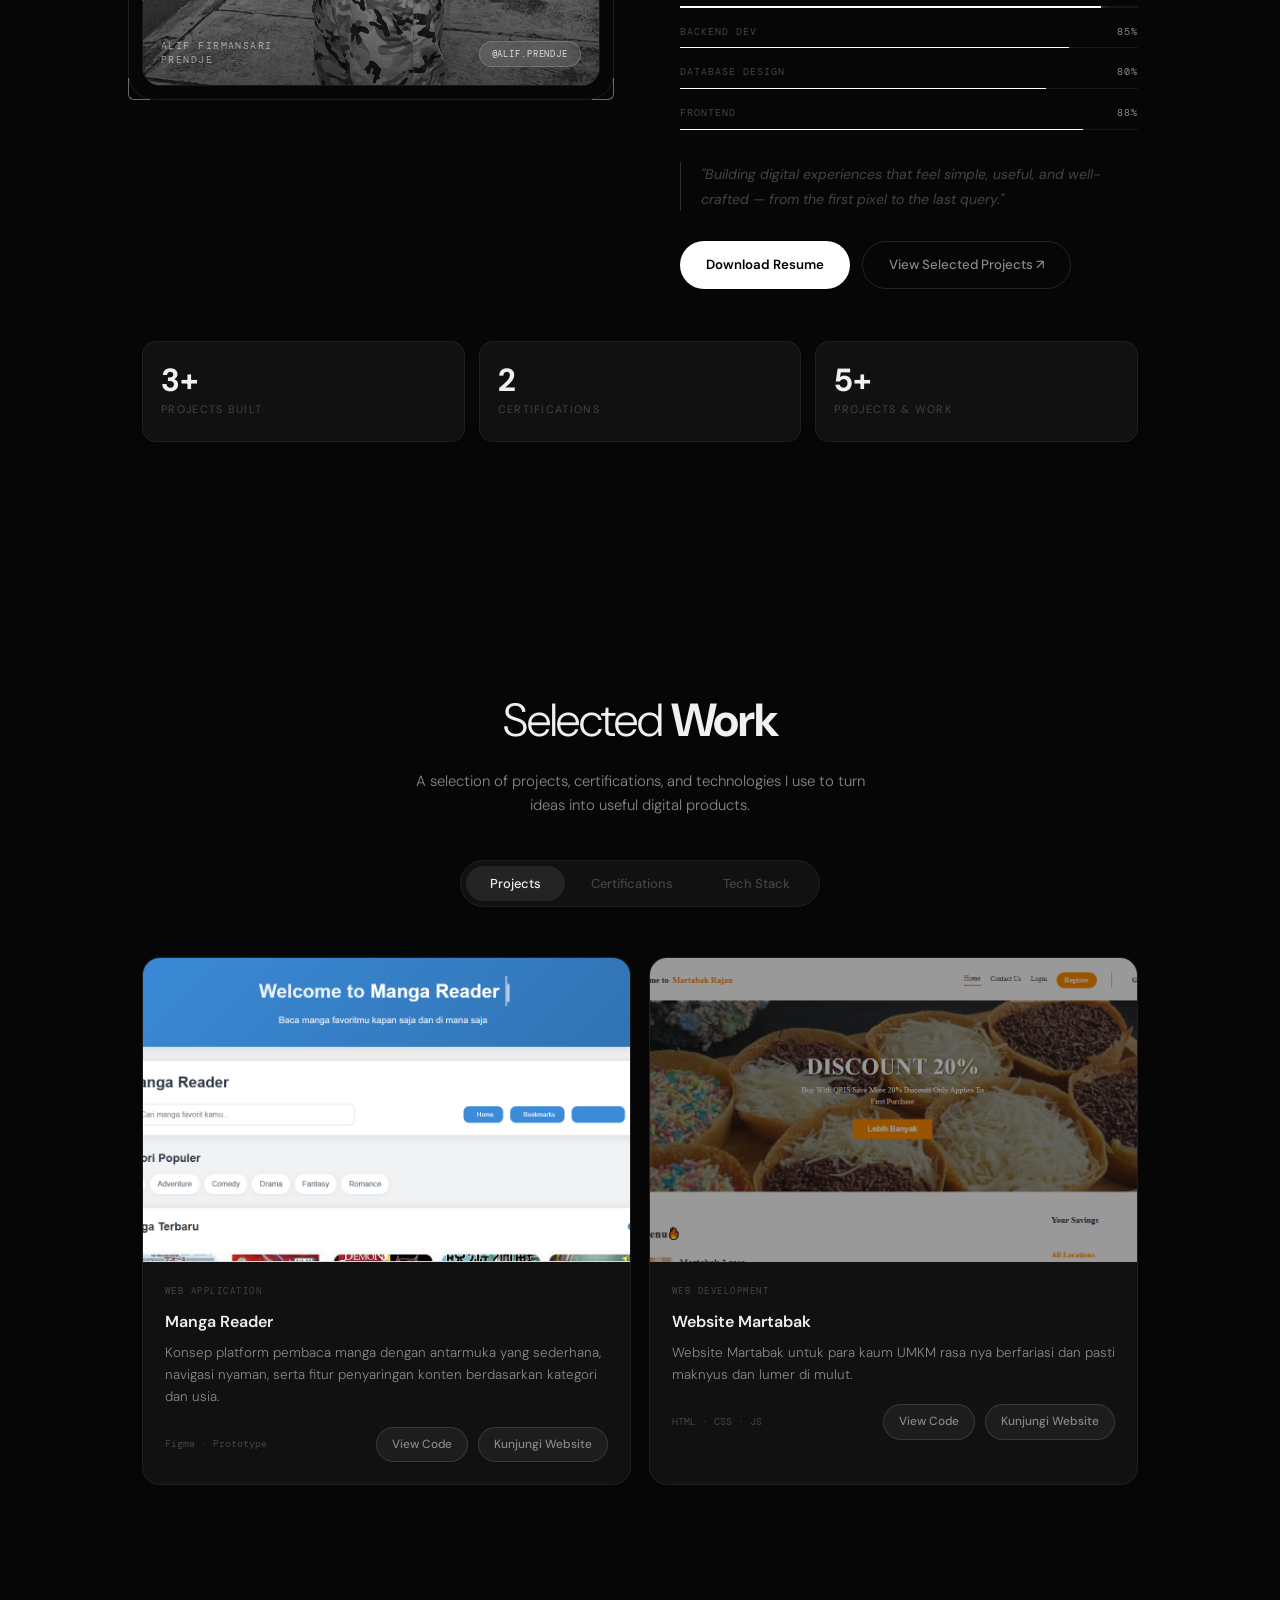
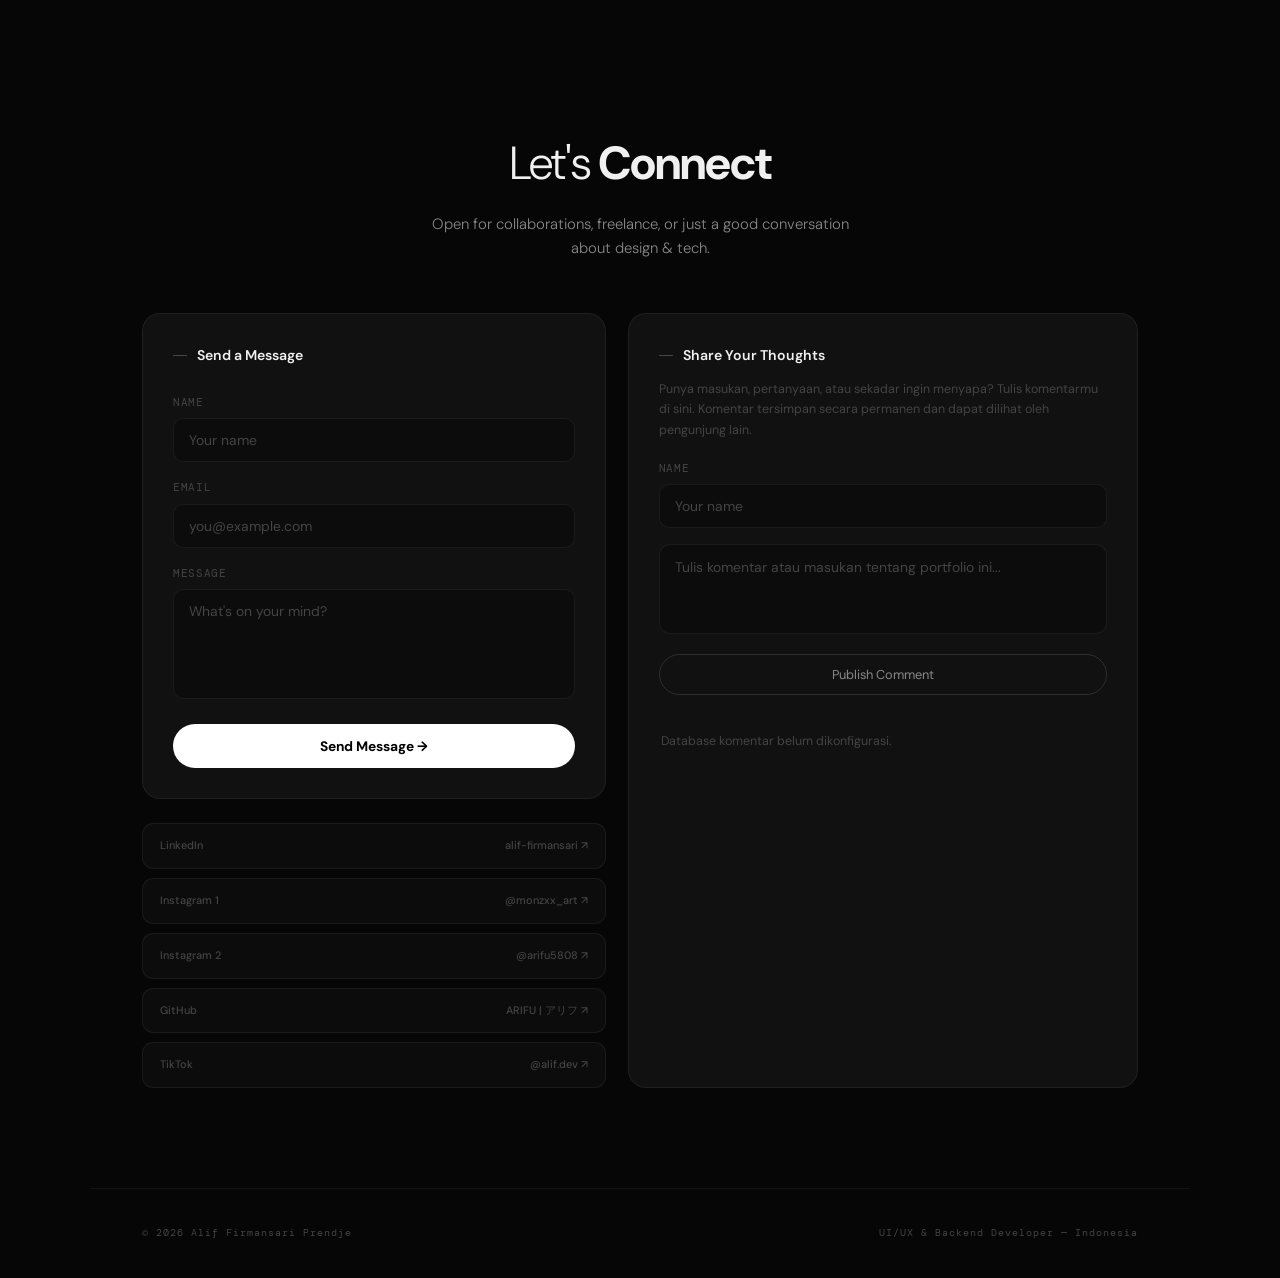
==== commit c1d2769d: "update" ====
--- a/index.html
+++ b/index.html
@@ -1440,8 +1440,8 @@
    Before deploying, replace SUPABASE_URL and SUPABASE_ANON_KEY.
    Enable Anonymous Sign-Ins in Supabase Authentication.
 */
-const SUPABASE_URL = 'URL_PROJECT_SUPABASE_KAMU';
-const SUPABASE_ANON_KEY = 'ANON_KEY_SUPABASE_KAMU';
+const SUPABASE_URL = 'https://abcdefghijk.supabase.co';
+const SUPABASE_ANON_KEY = 'eyJhbGciOiJIUzI1NiIsInR5cCI6...';
 
 const commentNameInput=document.getElementById('commentName');
 const commentTextInput=document.getElementById('commentText');
